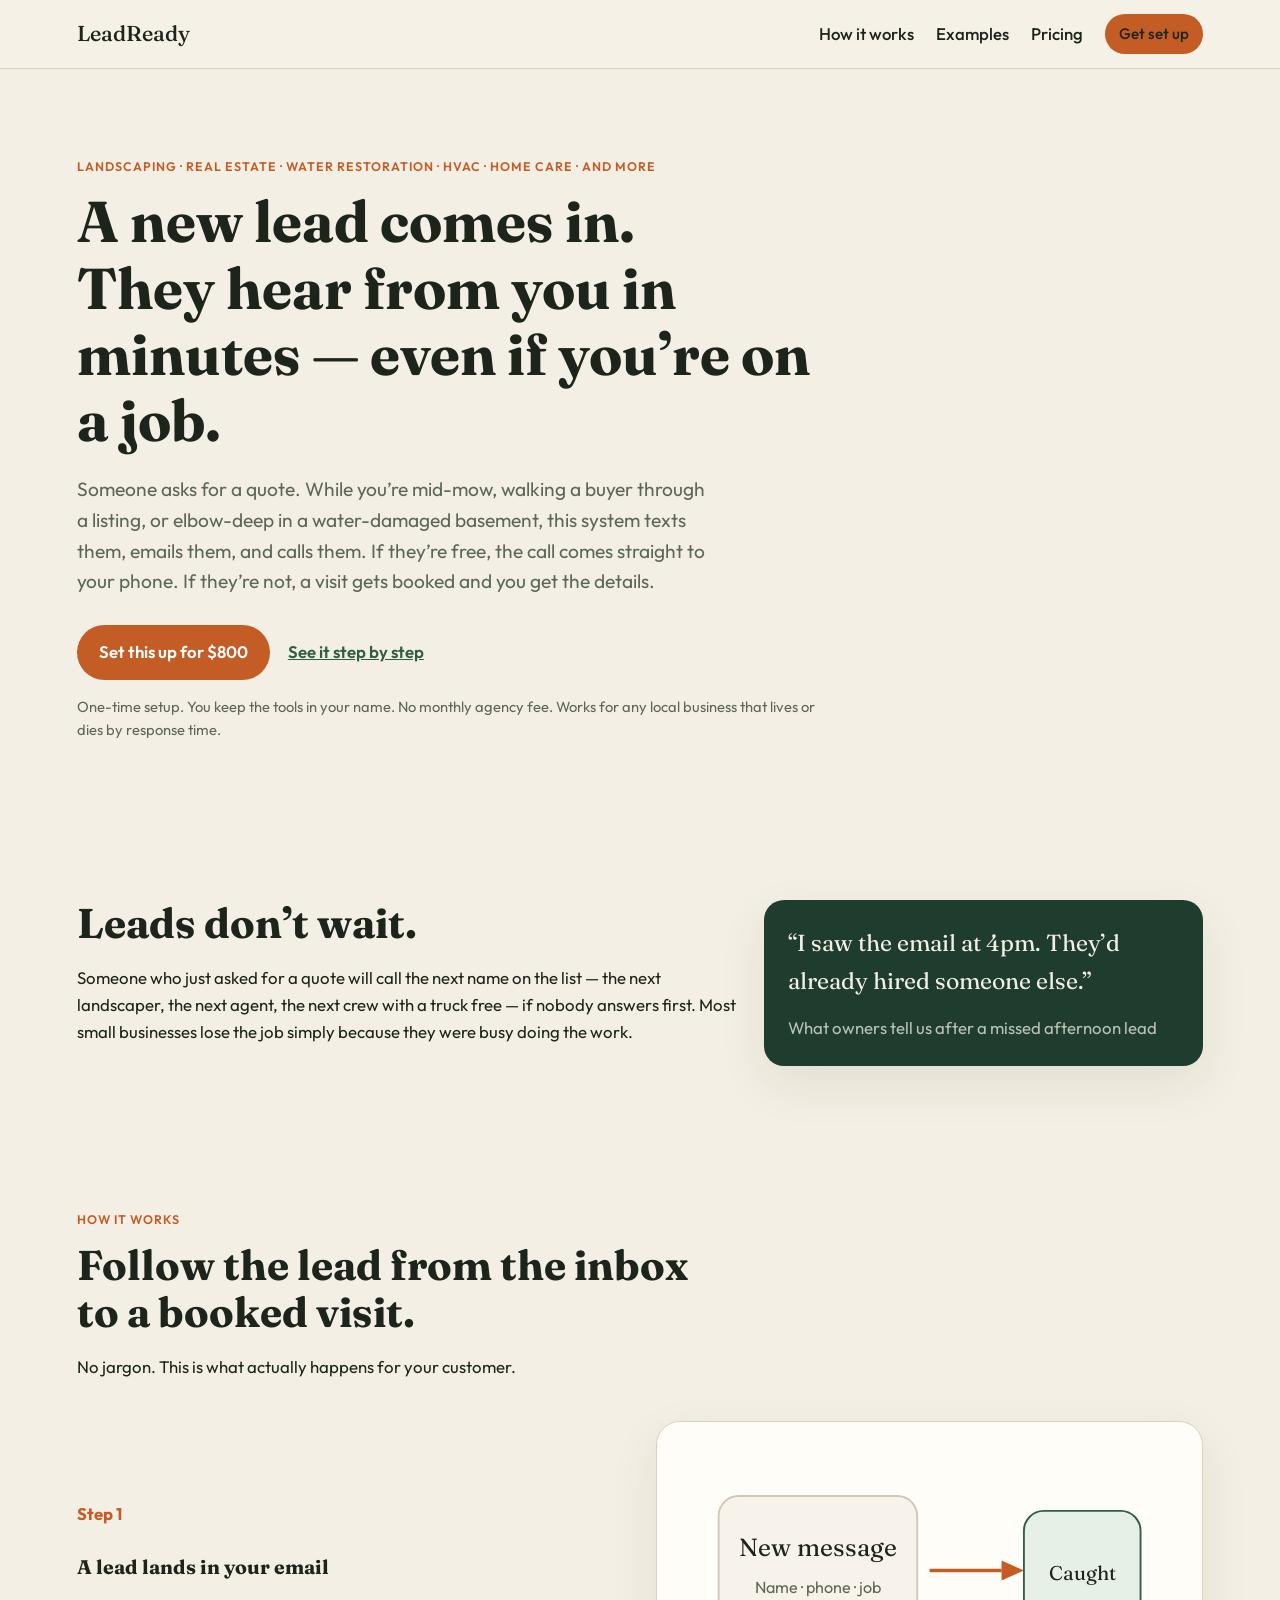
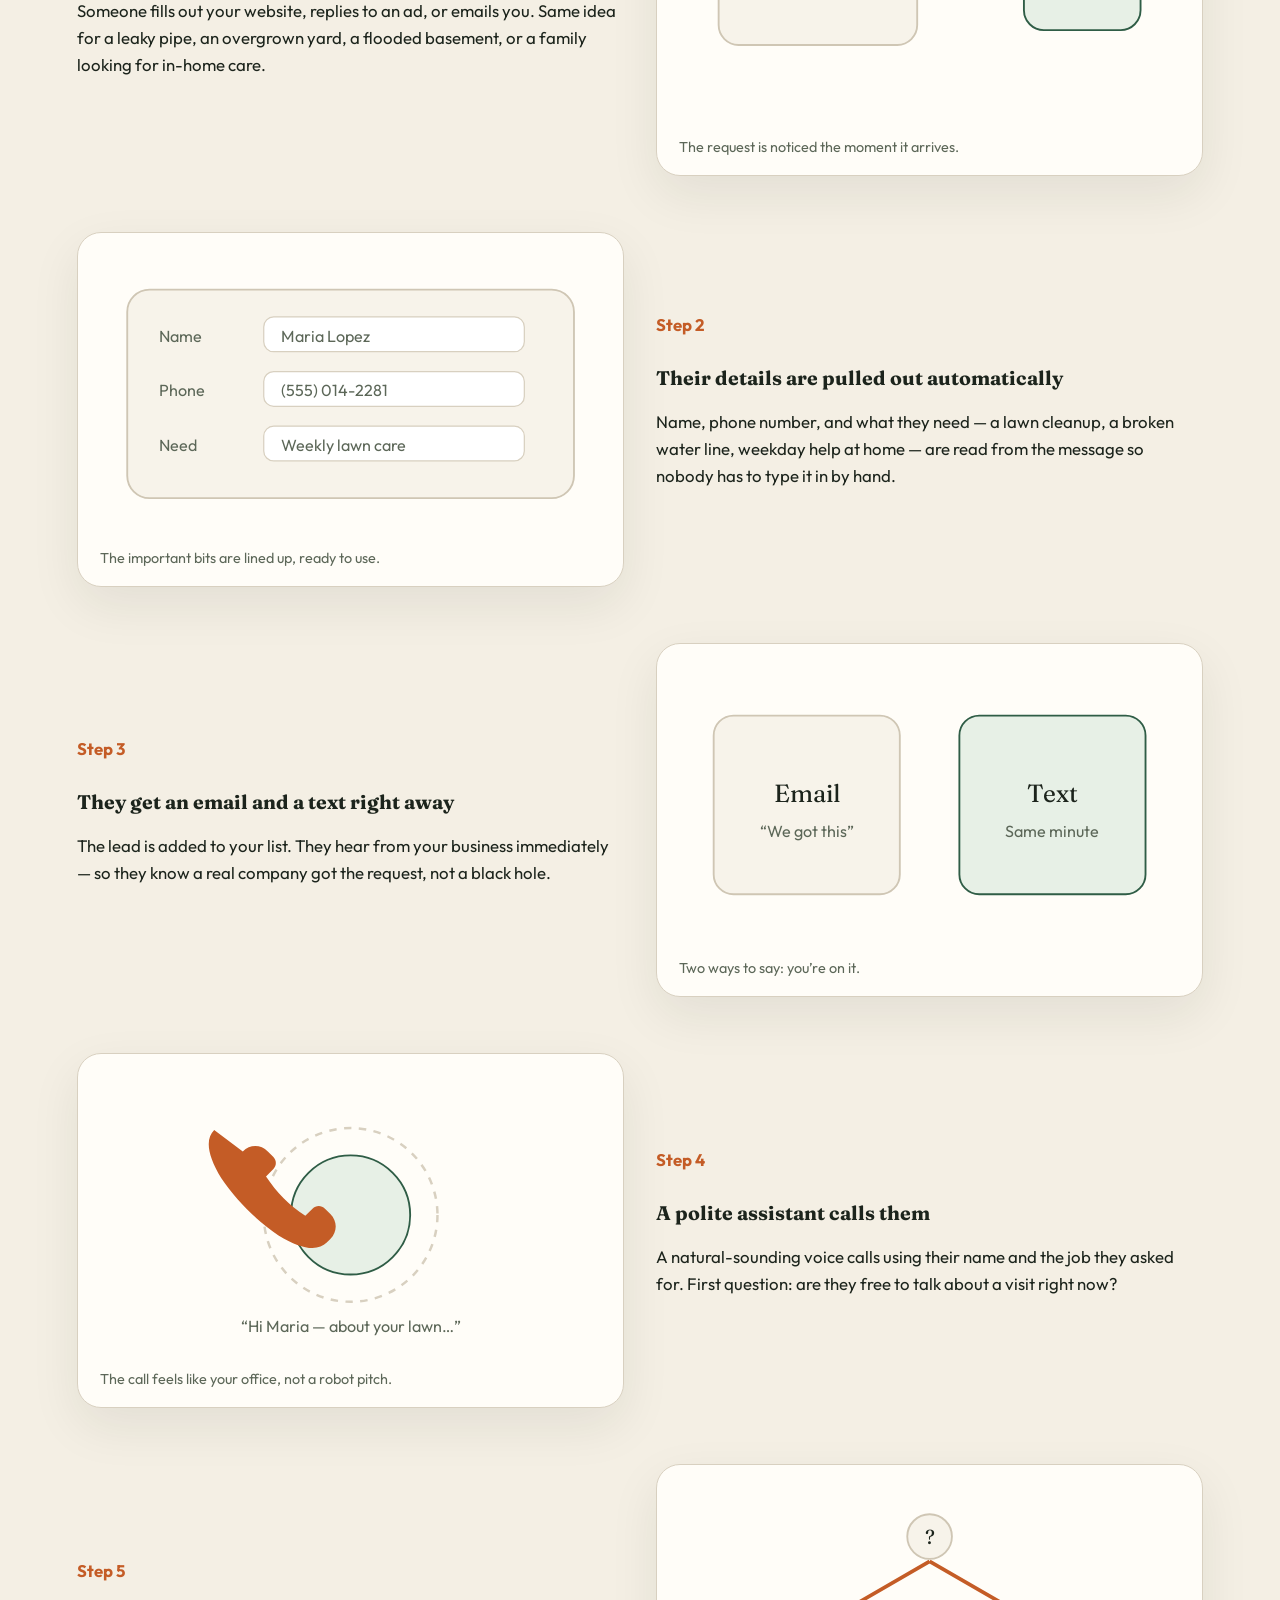
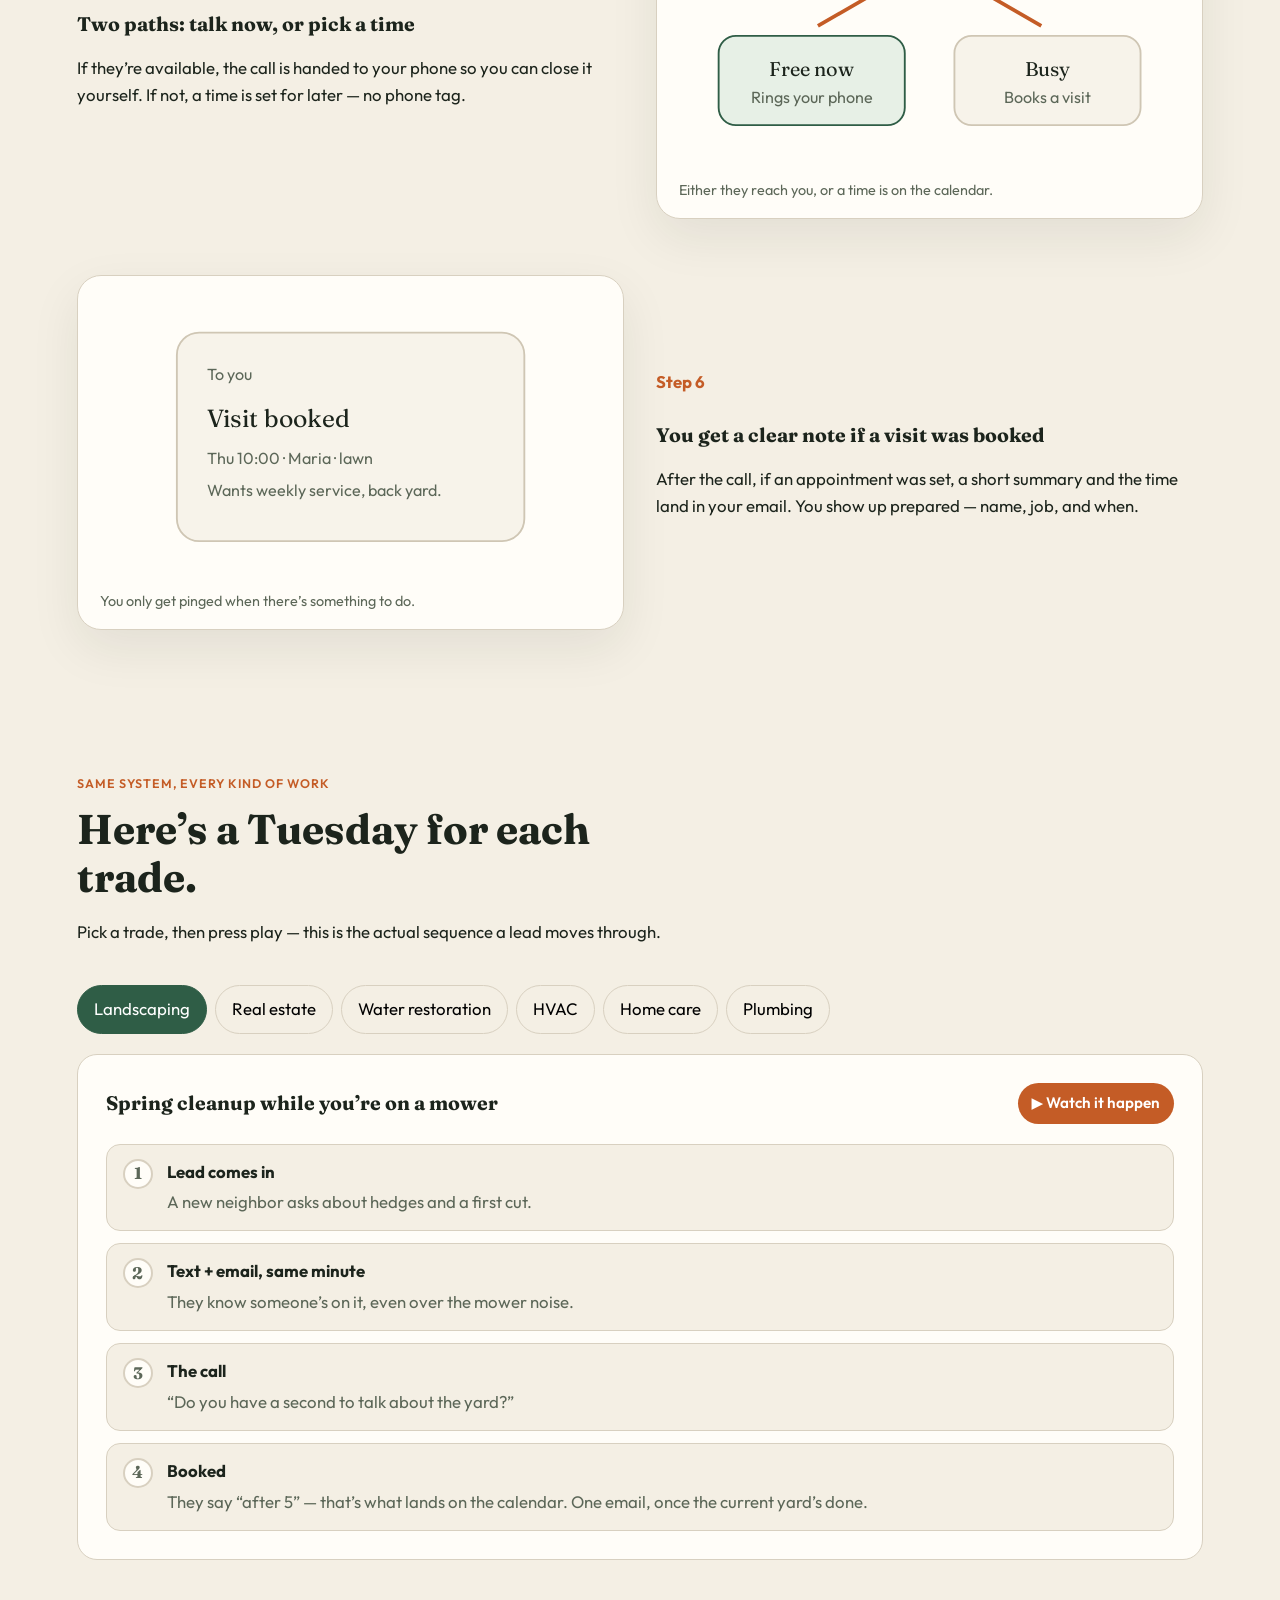
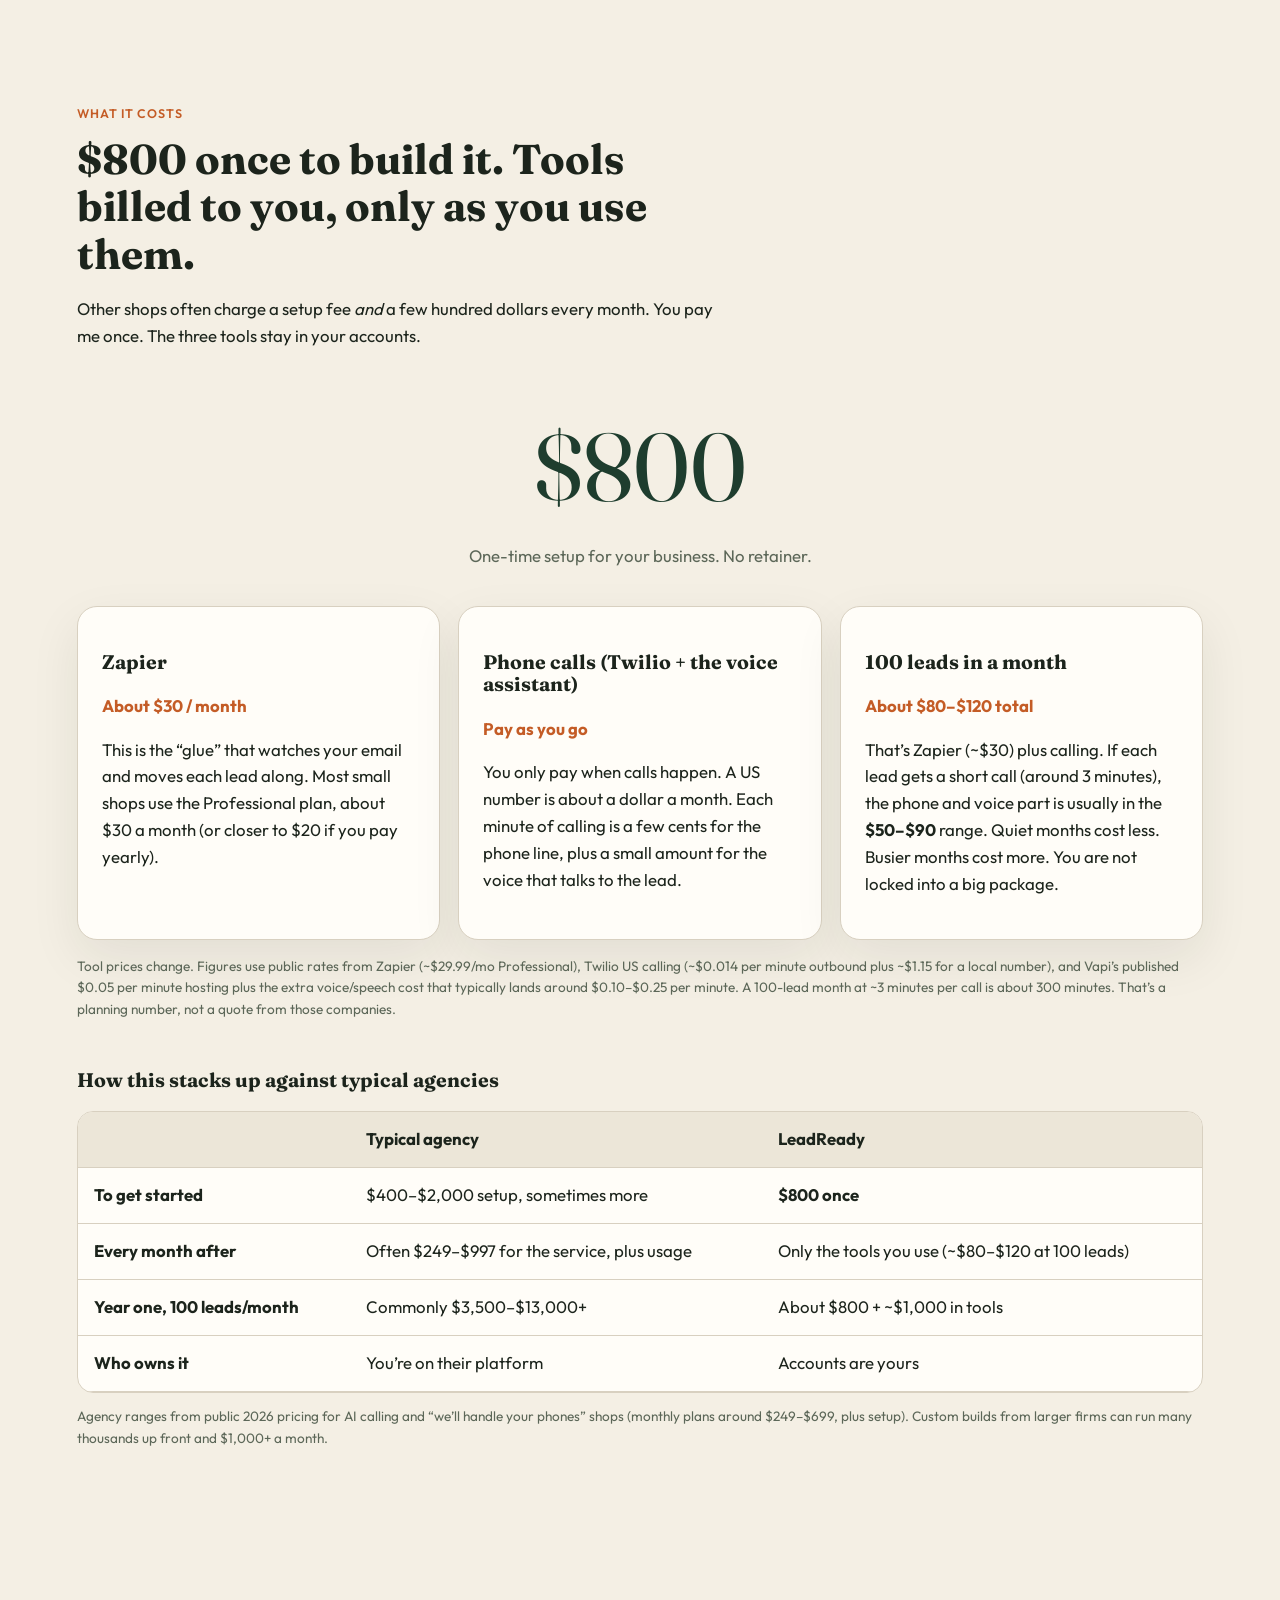
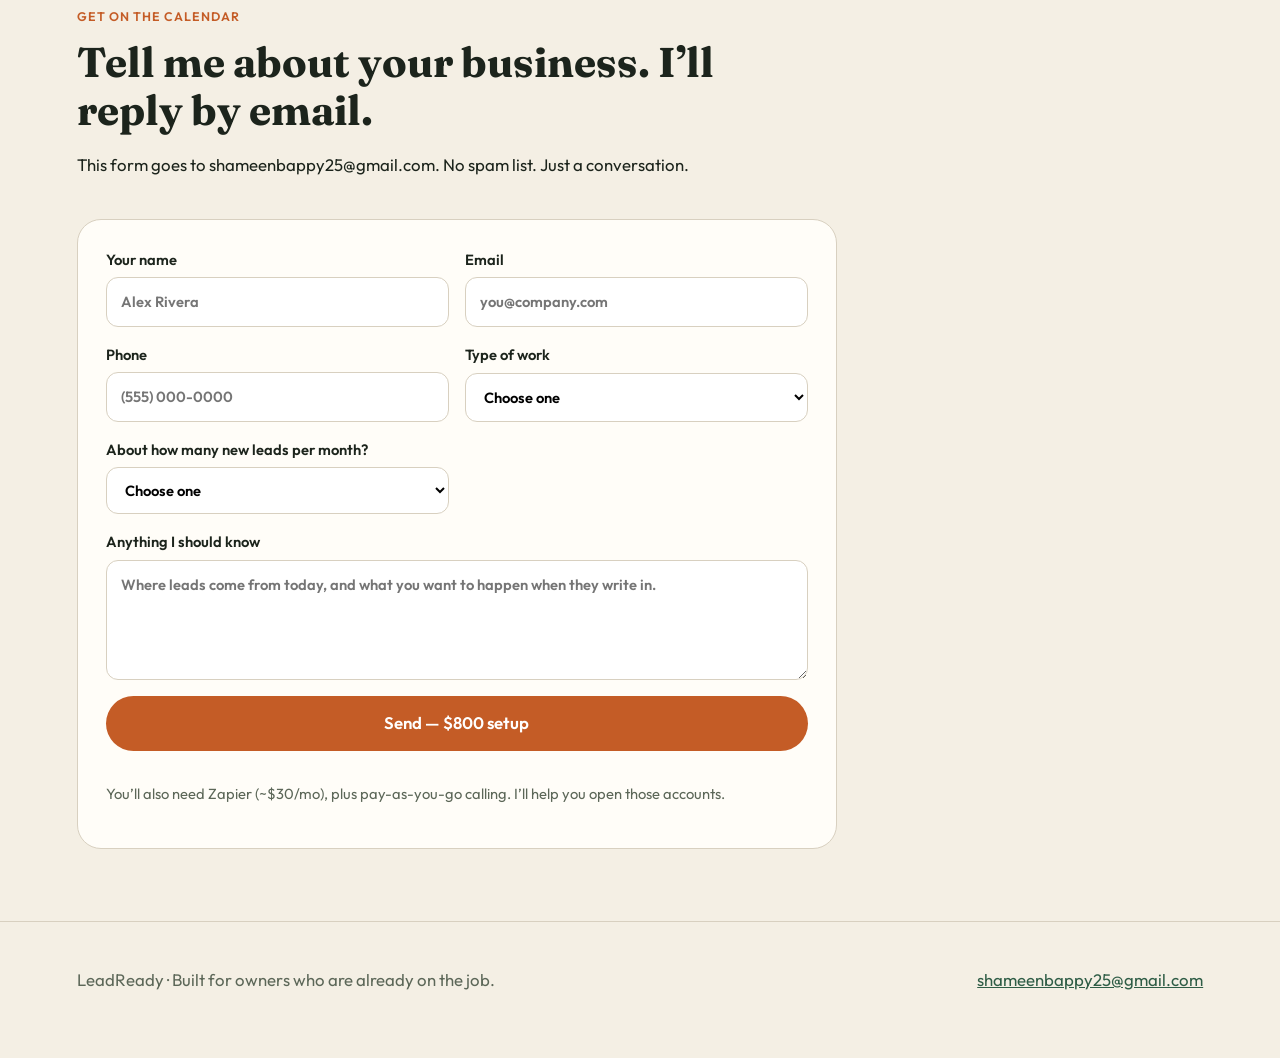
==== index.html @ 365c73c3 "add form submit" ====
<!DOCTYPE html>
<html lang="en">
  <head>
    <meta charset="UTF-8" />
    <meta name="viewport" content="width=device-width, initial-scale=1" />
    <title>LeadReady — Every new lead gets a call, a text, and a follow-up</title>
    <meta
      name="description"
      content="An $800 one-time setup for landscapers, real estate agents, water restoration crews, HVAC companies, home care providers, and any local business that lives or dies by how fast it responds to a lead. When a lead arrives, they get a text, an email, and a phone call — while you keep working."
    />
    <link rel="icon" href="favicon.svg" type="image/svg+xml" />
    <link rel="preconnect" href="https://fonts.googleapis.com" />
    <link rel="preconnect" href="https://fonts.gstatic.com" crossorigin />
    <link
      href="https://fonts.googleapis.com/css2?family=Fraunces:opsz,wght@9..144,500;9..144,700&family=Outfit:wght@400;500;600;700&display=swap"
      rel="stylesheet"
    />
    <link rel="stylesheet" href="styles.css" />
    <script>
      window.va = window.va || function () { (window.vaq = window.vaq || []).push(arguments); };
    </script>
    <script defer src="/_vercel/insights/script.js"></script>
    <script type="text/javascript">
    (function(c,l,a,r,i,t,y){
        c[a]=c[a]||function(){(c[a].q=c[a].q||[]).push(arguments)};
        t=l.createElement(r);t.async=1;t.src="https://www.clarity.ms/tag/"+i;
        y=l.getElementsByTagName(r)[0];y.parentNode.insertBefore(t,y);
    })(window, document, "clarity", "script", "y6kxl82j3p");
</script>
  </head>
  <body>
    <a class="skip" href="#main">Skip to content</a>
    <header class="nav">
      <a class="logo" href="#top">LeadReady</a>
      <nav>
        <a href="#how">How it works</a>
        <a href="#examples">Examples</a>
        <a href="#pricing">Pricing</a>
        <a class="btn btn-small" href="#book">Get set up</a>
      </nav>
    </header>

    <main id="main">
      <section class="hero" id="top">
        <p class="eyebrow">Landscaping · Real estate · Water restoration · HVAC · Home care · and more</p>
        <h1>A new lead comes in.<br />They hear from you in minutes — even if you’re on a job.</h1>
        <p class="lede">
          Someone asks for a quote. While you’re mid-mow, walking a buyer through a
          listing, or elbow-deep in a water-damaged basement, this system texts them,
          emails them, and calls them. If they’re free, the call comes straight to your
          phone. If they’re not, a visit gets booked and you get the details.
        </p>
        <div class="hero-actions">
          <a class="btn" href="#book">Set this up for $800</a>
          <a class="text-link" href="#how">See it step by step</a>
        </div>
        <p class="fine">One-time setup. You keep the tools in your name. No monthly agency fee. Works for any local business that lives or dies by response time.</p>
      </section>

      <section class="pain" aria-label="The problem">
        <div class="pain-grid">
          <article>
            <h2>Leads don’t wait.</h2>
            <p>
              Someone who just asked for a quote will call the next name on the list —
              the next landscaper, the next agent, the next crew with a truck free —
              if nobody answers first. Most small businesses lose the job simply because
              they were busy doing the work.
            </p>
          </article>
          <article class="card dark">
            <p class="quote">
              “I saw the email at 4pm. They’d already hired someone else.”
            </p>
            <p class="quote-meta">What owners tell us after a missed afternoon lead</p>
          </article>
        </div>
      </section>

      <section class="story" id="how">
        <header class="section-head">
          <p class="eyebrow">How it works</p>
          <h2>Follow the lead from the inbox to a booked visit.</h2>
          <p>No jargon. This is what actually happens for your customer.</p>
        </header>

        <ol class="steps">
          <li class="step" data-step="1">
            <div class="step-copy">
              <span class="step-num">Step 1</span>
              <h3>A lead lands in your email</h3>
              <p>
                Someone fills out your website, replies to an ad, or emails you. Same
                idea for a leaky pipe, an overgrown yard, a flooded basement, or a
                family looking for in-home care.
              </p>
            </div>
            <figure class="diagram" aria-hidden="true">
              <svg viewBox="0 0 420 240" role="img">
                <rect class="d-card" x="40" y="50" width="160" height="120" rx="16" />
                <text x="120" y="98" text-anchor="middle" class="d-title">New message</text>
                <text x="120" y="128" text-anchor="middle" class="d-sub">Name · phone · job</text>
                <path class="d-arrow" d="M210 110 H268" />
                <polygon class="d-arrow-head" points="268,102 286,110 268,118" />
                <rect class="d-card accent" x="286" y="62" width="94" height="96" rx="16" />
                <text x="333" y="118" text-anchor="middle" class="d-title small">Caught</text>
              </svg>
              <figcaption>The request is noticed the moment it arrives.</figcaption>
            </figure>
          </li>

          <li class="step" data-step="2">
            <div class="step-copy">
              <span class="step-num">Step 2</span>
              <h3>Their details are pulled out automatically</h3>
              <p>
                Name, phone number, and what they need — a lawn cleanup, a broken
                water line, weekday help at home — are read from the message so
                nobody has to type it in by hand.
              </p>
            </div>
            <figure class="diagram" aria-hidden="true">
              <svg viewBox="0 0 420 240" role="img">
                <rect class="d-card" x="30" y="36" width="360" height="168" rx="18" />
                <text x="56" y="78" class="d-label">Name</text>
                <rect class="d-pill" x="140" y="58" width="210" height="28" rx="8" />
                <text x="154" y="78" class="d-sub">Maria Lopez</text>
                <text x="56" y="122" class="d-label">Phone</text>
                <rect class="d-pill" x="140" y="102" width="210" height="28" rx="8" />
                <text x="154" y="122" class="d-sub">(555) 014-2281</text>
                <text x="56" y="166" class="d-label">Need</text>
                <rect class="d-pill" x="140" y="146" width="210" height="28" rx="8" />
                <text x="154" y="166" class="d-sub">Weekly lawn care</text>
              </svg>
              <figcaption>The important bits are lined up, ready to use.</figcaption>
            </figure>
          </li>

          <li class="step" data-step="3">
            <div class="step-copy">
              <span class="step-num">Step 3</span>
              <h3>They get an email and a text right away</h3>
              <p>
                The lead is added to your list. They hear from your business immediately —
                so they know a real company got the request, not a black hole.
              </p>
            </div>
            <figure class="diagram" aria-hidden="true">
              <svg viewBox="0 0 420 240" role="img">
                <rect class="d-card" x="36" y="48" width="150" height="144" rx="16" />
                <text x="111" y="118" text-anchor="middle" class="d-title">Email</text>
                <text x="111" y="146" text-anchor="middle" class="d-sub">“We got this”</text>
                <rect class="d-card accent" x="234" y="48" width="150" height="144" rx="16" />
                <text x="309" y="118" text-anchor="middle" class="d-title">Text</text>
                <text x="309" y="146" text-anchor="middle" class="d-sub">Same minute</text>
              </svg>
              <figcaption>Two ways to say: you’re on it.</figcaption>
            </figure>
          </li>

          <li class="step" data-step="4">
            <div class="step-copy">
              <span class="step-num">Step 4</span>
              <h3>A polite assistant calls them</h3>
              <p>
                A natural-sounding voice calls using their name and the job they asked
                for. First question: are they free to talk about a visit right now?
              </p>
            </div>
            <figure class="diagram" aria-hidden="true">
              <svg viewBox="0 0 420 240" role="img">
                <circle class="d-ring" cx="210" cy="120" r="70" />
                <circle class="d-card accent" cx="210" cy="120" r="48" />
                <path
                  class="d-phone"
                  d="M196 104c8-8 20-8 28 0l6 6c4 4 4 10 0 14l-8 8c12 18 26 32 44 44l8-8c4-4 10-4 14 0l6 6c8 8 8 20 0 28l-4 4c-10 10-28 8-54-8-24-16-48-40-64-64-16-26-18-44-8-54z"
                  transform="translate(-18 -6) scale(0.72)"
                />
                <text x="210" y="214" text-anchor="middle" class="d-sub">“Hi Maria — about your lawn…”</text>
              </svg>
              <figcaption>The call feels like your office, not a robot pitch.</figcaption>
            </figure>
          </li>

          <li class="step" data-step="5">
            <div class="step-copy">
              <span class="step-num">Step 5</span>
              <h3>Two paths: talk now, or pick a time</h3>
              <p>
                If they’re available, the call is handed to your phone so you can
                close it yourself. If not, a time is set for later — no phone tag.
              </p>
            </div>
            <figure class="diagram" aria-hidden="true">
              <svg viewBox="0 0 420 240" role="img">
                <circle class="d-card" cx="210" cy="48" r="18" />
                <text x="210" y="54" text-anchor="middle" class="d-title small">?</text>
                <path class="d-fork" d="M210 68 L120 120 M210 68 L300 120" />
                <rect class="d-card accent" x="40" y="128" width="150" height="72" rx="14" />
                <text x="115" y="160" text-anchor="middle" class="d-title small">Free now</text>
                <text x="115" y="182" text-anchor="middle" class="d-sub">Rings your phone</text>
                <rect class="d-card" x="230" y="128" width="150" height="72" rx="14" />
                <text x="305" y="160" text-anchor="middle" class="d-title small">Busy</text>
                <text x="305" y="182" text-anchor="middle" class="d-sub">Books a visit</text>
              </svg>
              <figcaption>Either they reach you, or a time is on the calendar.</figcaption>
            </figure>
          </li>

          <li class="step" data-step="6">
            <div class="step-copy">
              <span class="step-num">Step 6</span>
              <h3>You get a clear note if a visit was booked</h3>
              <p>
                After the call, if an appointment was set, a short summary and the
                time land in your email. You show up prepared — name, job, and when.
              </p>
            </div>
            <figure class="diagram" aria-hidden="true">
              <svg viewBox="0 0 420 240" role="img">
                <rect class="d-card" x="70" y="36" width="280" height="168" rx="18" />
                <text x="94" y="74" class="d-label">To you</text>
                <text x="94" y="112" class="d-title">Visit booked</text>
                <text x="94" y="142" class="d-sub">Thu 10:00 · Maria · lawn</text>
                <text x="94" y="168" class="d-sub">Wants weekly service, back yard.</text>
              </svg>
              <figcaption>You only get pinged when there’s something to do.</figcaption>
            </figure>
          </li>
        </ol>
      </section>

      <section class="examples" id="examples">
        <header class="section-head">
          <p class="eyebrow">Same system, every kind of work</p>
          <h2>Here’s a Tuesday for each trade.</h2>
          <p>Pick a trade, then press play — this is the actual sequence a lead moves through.</p>
        </header>
        <div class="tabs" role="tablist">
          <button class="tab is-active" role="tab" aria-selected="true" data-tab="landscape">
            Landscaping
          </button>
          <button class="tab" role="tab" aria-selected="false" data-tab="realestate">
            Real estate
          </button>
          <button class="tab" role="tab" aria-selected="false" data-tab="restoration">
            Water restoration
          </button>
          <button class="tab" role="tab" aria-selected="false" data-tab="hvac">
            HVAC
          </button>
          <button class="tab" role="tab" aria-selected="false" data-tab="homecare">
            Home care
          </button>
          <button class="tab" role="tab" aria-selected="false" data-tab="plumber">
            Plumbing
          </button>
        </div>

        <article class="example is-active" id="ex-landscape" data-panel="landscape">
          <div class="example-head">
            <h3>Spring cleanup while you’re on a mower</h3>
            <button class="btn btn-small play-demo" type="button">▶ Watch it happen</button>
          </div>
          <ol class="mini-timeline">
            <li class="mini-step"><span class="mini-badge">1</span><div><strong>Lead comes in</strong><p>A new neighbor asks about hedges and a first cut.</p></div></li>
            <li class="mini-step"><span class="mini-badge">2</span><div><strong>Text + email, same minute</strong><p>They know someone’s on it, even over the mower noise.</p></div></li>
            <li class="mini-step"><span class="mini-badge">3</span><div><strong>The call</strong><p>“Do you have a second to talk about the yard?”</p></div></li>
            <li class="mini-step"><span class="mini-badge">4</span><div><strong>Booked</strong><p>They say “after 5” — that’s what lands on the calendar. One email, once the current yard’s done.</p></div></li>
          </ol>
        </article>

        <article class="example" id="ex-realestate" data-panel="realestate" hidden>
          <div class="example-head">
            <h3>A listing inquiry at 9pm</h3>
            <button class="btn btn-small play-demo" type="button">▶ Watch it happen</button>
          </div>
          <ol class="mini-timeline">
            <li class="mini-step"><span class="mini-badge">1</span><div><strong>Lead comes in</strong><p>A buyer messages about the 4-bed on Maple Street, late on a Tuesday.</p></div></li>
            <li class="mini-step"><span class="mini-badge">2</span><div><strong>Text + email, same minute</strong><p>They hear back before they’ve moved on to the next listing.</p></div></li>
            <li class="mini-step"><span class="mini-badge">3</span><div><strong>The call</strong><p>“Still looking in that price range? Want to see it Saturday?”</p></div></li>
            <li class="mini-step"><span class="mini-badge">4</span><div><strong>Booked</strong><p>A showing goes on the calendar. You walk in already knowing what they care about.</p></div></li>
          </ol>
        </article>

        <article class="example" id="ex-restoration" data-panel="restoration" hidden>
          <div class="example-head">
            <h3>A flooded basement at 2am</h3>
            <button class="btn btn-small play-demo" type="button">▶ Watch it happen</button>
          </div>
          <ol class="mini-timeline">
            <li class="mini-step"><span class="mini-badge">1</span><div><strong>Lead comes in</strong><p>A homeowner finds water rising and searches for help at 2am.</p></div></li>
            <li class="mini-step"><span class="mini-badge">2</span><div><strong>Text + email, same minute</strong><p>They know someone’s coming, before they’ve called a second company.</p></div></li>
            <li class="mini-step"><span class="mini-badge">3</span><div><strong>The call</strong><p>“How much water is there, and is it still rising?”</p></div></li>
            <li class="mini-step"><span class="mini-badge">4</span><div><strong>Booked</strong><p>A crew’s on the way, or a first-thing visit is set. Details land before you’re even up.</p></div></li>
          </ol>
        </article>

        <article class="example" id="ex-hvac" data-panel="hvac" hidden>
          <div class="example-head">
            <h3>No cool air, mid-heatwave</h3>
            <button class="btn btn-small play-demo" type="button">▶ Watch it happen</button>
          </div>
          <ol class="mini-timeline">
            <li class="mini-step"><span class="mini-badge">1</span><div><strong>Lead comes in</strong><p>The AC dies at 1pm on the hottest day of the month.</p></div></li>
            <li class="mini-step"><span class="mini-badge">2</span><div><strong>Text + email, same minute</strong><p>They’re not left wondering if the message even went through.</p></div></li>
            <li class="mini-step"><span class="mini-badge">3</span><div><strong>The call</strong><p>“No air since this morning — can we get someone out today?”</p></div></li>
            <li class="mini-step"><span class="mini-badge">4</span><div><strong>Booked</strong><p>A same-day slot, or tomorrow’s first stop. You show up already knowing the problem.</p></div></li>
          </ol>
        </article>

        <article class="example" id="ex-homecare" data-panel="homecare" hidden>
          <div class="example-head">
            <h3>A family looking for weekday help</h3>
            <button class="btn btn-small play-demo" type="button">▶ Watch it happen</button>
          </div>
          <ol class="mini-timeline">
            <li class="mini-step"><span class="mini-badge">1</span><div><strong>Lead comes in</strong><p>A daughter writes in about afternoon care for her dad.</p></div></li>
            <li class="mini-step"><span class="mini-badge">2</span><div><strong>Text + email, same minute</strong><p>A warm reply lands while you’re with another family.</p></div></li>
            <li class="mini-step"><span class="mini-badge">3</span><div><strong>The call</strong><p>“Is now an okay time to talk about your dad’s schedule?”</p></div></li>
            <li class="mini-step"><span class="mini-badge">4</span><div><strong>Booked</strong><p>She’s free, so it rings your phone. A meet-and-greet is set before anyone else calls her back.</p></div></li>
          </ol>
        </article>

        <article class="example" id="ex-plumber" data-panel="plumber" hidden>
          <div class="example-head">
            <h3>A dripping water heater at 11:10am</h3>
            <button class="btn btn-small play-demo" type="button">▶ Watch it happen</button>
          </div>
          <ol class="mini-timeline">
            <li class="mini-step"><span class="mini-badge">1</span><div><strong>Lead comes in</strong><p>The homeowner emails from your contact form: name, address, “water heater leaking.”</p></div></li>
            <li class="mini-step"><span class="mini-badge">2</span><div><strong>Text + email, same minute</strong><p>They know a real company got the message, not a black hole.</p></div></li>
            <li class="mini-step"><span class="mini-badge">3</span><div><strong>The call</strong><p>“Are you free to talk about the leak now?”</p></div></li>
            <li class="mini-step"><span class="mini-badge">4</span><div><strong>Booked</strong><p>They’re at work, so Thursday 8am is set. The summary lands before lunch.</p></div></li>
          </ol>
        </article>
      </section>

      <section class="pricing" id="pricing">
        <header class="section-head">
          <p class="eyebrow">What it costs</p>
          <h2>$800 once to build it. Tools billed to you, only as you use them.</h2>
          <p>
            Other shops often charge a setup fee <em>and</em> a few hundred dollars
            every month. You pay me once. The three tools stay in your accounts.
          </p>
        </header>

        <div class="price-hero">
          <p class="price-tag">$800</p>
          <p class="price-note">One-time setup for your business. No retainer.</p>
        </div>

        <div class="tool-grid">
          <article class="card">
            <h3>Zapier</h3>
            <p class="stat">About $30 / month</p>
            <p>
              This is the “glue” that watches your email and moves each lead along.
              Most small shops use the Professional plan, about $30 a month
              (or closer to $20 if you pay yearly).
            </p>
          </article>
          <article class="card">
            <h3>Phone calls (Twilio + the voice assistant)</h3>
            <p class="stat">Pay as you go</p>
            <p>
              You only pay when calls happen. A US number is about a dollar a month.
              Each minute of calling is a few cents for the phone line, plus a small
              amount for the voice that talks to the lead.
            </p>
          </article>
          <article class="card">
            <h3>100 leads in a month</h3>
            <p class="stat">About $80–$120 total</p>
            <p>
              That’s Zapier (~$30) plus calling. If each lead gets a short call
              (around 3 minutes), the phone and voice part is usually in the
              <strong>$50–$90</strong> range. Quiet months cost less. Busier months
              cost more. You are not locked into a big package.
            </p>
          </article>
        </div>

        <p class="disclaimer">
          Tool prices change. Figures use public rates from Zapier (~$29.99/mo Professional),
          Twilio US calling (~$0.014 per minute outbound plus ~$1.15 for a local number),
          and Vapi’s published $0.05 per minute hosting plus the extra voice/speech cost
          that typically lands around $0.10–$0.25 per minute. A 100-lead month at ~3 minutes
          per call is about 300 minutes. That’s a planning number, not a quote from those companies.
        </p>

        <h3 class="compare-title">How this stacks up against typical agencies</h3>
        <div class="table-wrap">
          <table>
            <thead>
              <tr>
                <th></th>
                <th>Typical agency</th>
                <th>LeadReady</th>
              </tr>
            </thead>
            <tbody>
              <tr>
                <th>To get started</th>
                <td>$400–$2,000 setup, sometimes more</td>
                <td><strong>$800 once</strong></td>
              </tr>
              <tr>
                <th>Every month after</th>
                <td>Often $249–$997 for the service, plus usage</td>
                <td>Only the tools you use (~$80–$120 at 100 leads)</td>
              </tr>
              <tr>
                <th>Year one, 100 leads/month</th>
                <td>Commonly $3,500–$13,000+</td>
                <td>About $800 + ~$1,000 in tools</td>
              </tr>
              <tr>
                <th>Who owns it</th>
                <td>You’re on their platform</td>
                <td>Accounts are yours</td>
              </tr>
            </tbody>
          </table>
        </div>
        <p class="disclaimer">
          Agency ranges from public 2026 pricing for AI calling and “we’ll handle your
          phones” shops (monthly plans around $249–$699, plus setup). Custom builds from
          larger firms can run many thousands up front and $1,000+ a month.
        </p>
      </section>

      <section class="book" id="book">
        <header class="section-head">
          <p class="eyebrow">Get on the calendar</p>
          <h2>Tell me about your business. I’ll reply by email.</h2>
          <p>This form goes to shameenbappy25@gmail.com. No spam list. Just a conversation.</p>
        </header>
        <form
          class="intake"
          action="https://formsubmit.co/el/gamofu"
          method="POST"
        >
          <input type="hidden" name="_subject" value="LeadReady — new business inquiry" />
          <input type="hidden" name="_template" value="table" />
          <input type="hidden" name="_next" id="form-next" value="/thanks.html" />
          <input type="text" name="_honey" class="honey" tabindex="-1" autocomplete="off" />

          <label>
            Your name
            <input type="text" name="name" required placeholder="Alex Rivera" />
          </label>
          <label>
            Email
            <input type="email" name="email" required placeholder="you@company.com" />
          </label>
          <label>
            Phone
            <input type="tel" name="phone" required placeholder="(555) 000-0000" />
          </label>
          <label>
            Type of work
            <select name="business_type" required>
              <option value="" disabled selected>Choose one</option>
              <option>Landscaping</option>
              <option>Real estate</option>
              <option>Water restoration</option>
              <option>HVAC</option>
              <option>Home care</option>
              <option>Plumbing</option>
              <option>Other local business</option>
            </select>
          </label>
          <label>
            About how many new leads per month?
            <select name="leads_per_month" required>
              <option value="" disabled selected>Choose one</option>
              <option>Under 30</option>
              <option>30–100</option>
              <option>100–250</option>
              <option>More than 250</option>
            </select>
          </label>
          <label class="full">
            Anything I should know
            <textarea
              name="message"
              rows="4"
              placeholder="Where leads come from today, and what you want to happen when they write in."
            ></textarea>
          </label>
          <button class="btn" type="submit">Send — $800 setup</button>
          <p class="fine">You’ll also need Zapier (~$30/mo), plus pay-as-you-go calling. I’ll help you open those accounts.</p>
        </form>
      </section>
    </main>

    <footer class="foot">
      <p>LeadReady · Built for owners who are already on the job.</p>
      <p><a href="mailto:shameenbappy25@gmail.com">shameenbappy25@gmail.com</a></p>
    </footer>
    <script src="script.js"></script>
    <script>
      window.va = window.va || function () { (window.vaq = window.vaq || []).push(arguments); };
    </script>
    <script defer src="/_vercel/insights/script.js"></script>
  </body>
</html>
---- styles.css ----
:root {
  --ink: #1c241c;
  --muted: #5c6758;
  --paper: #f4efe4;
  --card: #fffdf8;
  --line: #d8d0c0;
  --pine: #2f5d46;
  --pine-dark: #1e3d2e;
  --copper: #c45c26;
  --copper-dark: #9a4318;
  --shadow: 0 18px 50px rgba(30, 40, 28, 0.08);
  --serif: "Fraunces", Georgia, serif;
  --sans: "Outfit", system-ui, sans-serif;
}

*,
*::before,
*::after {
  box-sizing: border-box;
}

html {
  scroll-behavior: smooth;
}

body {
  margin: 0;
  background: var(--paper);
  color: var(--ink);
  font-family: var(--sans);
  font-size: 1.05rem;
  line-height: 1.6;
}

.skip {
  position: absolute;
  left: -999px;
}

.skip:focus {
  left: 12px;
  top: 12px;
  background: #fff;
  padding: 8px 12px;
  z-index: 20;
}

.nav {
  position: sticky;
  top: 0;
  z-index: 10;
  display: flex;
  align-items: center;
  justify-content: space-between;
  gap: 16px;
  padding: 14px 6vw;
  background: color-mix(in srgb, var(--paper) 88%, white);
  backdrop-filter: blur(12px);
  border-bottom: 1px solid var(--line);
}

.logo {
  font-family: var(--serif);
  font-weight: 700;
  font-size: 1.35rem;
  color: var(--pine-dark);
  text-decoration: none;
}

.nav nav {
  display: flex;
  align-items: center;
  gap: 22px;
}

.nav a {
  color: var(--ink);
  text-decoration: none;
  font-weight: 500;
}

.hero,
.pain,
.story,
.examples,
.pricing,
.book {
  padding: 72px 6vw;
}

.hero {
  padding-top: 88px;
  max-width: 920px;
}

.eyebrow {
  letter-spacing: 0.08em;
  text-transform: uppercase;
  font-size: 0.78rem;
  font-weight: 600;
  color: var(--copper);
  margin: 0 0 12px;
}

h1,
h2,
h3 {
  font-family: var(--serif);
  line-height: 1.15;
  font-weight: 700;
}

h1 {
  font-size: clamp(2.2rem, 5vw, 3.6rem);
  margin: 0 0 20px;
}

h2 {
  font-size: clamp(1.8rem, 3.4vw, 2.6rem);
  margin: 0 0 12px;
}

.lede {
  font-size: 1.2rem;
  color: var(--muted);
  max-width: 40rem;
}

.hero-actions {
  display: flex;
  flex-wrap: wrap;
  gap: 18px;
  align-items: center;
  margin: 28px 0 10px;
}

.btn {
  display: inline-flex;
  align-items: center;
  justify-content: center;
  background: var(--copper);
  color: #fff;
  text-decoration: none;
  border: 0;
  border-radius: 999px;
  padding: 14px 22px;
  font: inherit;
  font-weight: 600;
  cursor: pointer;
}

.btn:hover {
  background: var(--copper-dark);
}

.btn-small {
  padding: 8px 14px;
  font-size: 0.95rem;
}

.text-link {
  color: var(--pine);
  font-weight: 600;
}

.fine {
  color: var(--muted);
  font-size: 0.92rem;
}

.pain-grid {
  display: grid;
  grid-template-columns: 1.2fr 0.8fr;
  gap: 28px;
  align-items: stretch;
}

.card {
  background: var(--card);
  border: 1px solid var(--line);
  border-radius: 20px;
  padding: 24px;
  box-shadow: var(--shadow);
}

.card.dark {
  background: var(--pine-dark);
  color: #f4efe4;
  border: 0;
}

.quote {
  font-family: var(--serif);
  font-size: 1.45rem;
  margin: 0 0 16px;
}

.quote-meta {
  margin: 0;
  opacity: 0.75;
}

.section-head {
  max-width: 640px;
  margin-bottom: 40px;
}

.steps {
  list-style: none;
  margin: 0;
  padding: 0;
  display: grid;
  gap: 56px;
}

.step {
  display: grid;
  grid-template-columns: 1fr 1fr;
  gap: 32px;
  align-items: center;
  opacity: 0;
  transform: translateY(28px);
  animation: rise 0.7s ease forwards;
}

.step:nth-child(even) .diagram {
  order: -1;
}

.step-num {
  display: inline-block;
  color: var(--copper);
  font-weight: 700;
  margin-bottom: 8px;
}

.diagram {
  margin: 0;
  background: var(--card);
  border: 1px solid var(--line);
  border-radius: 24px;
  padding: 12px 12px 8px;
  box-shadow: var(--shadow);
}

.diagram svg {
  width: 100%;
  height: auto;
  display: block;
}

.diagram figcaption {
  font-size: 0.9rem;
  color: var(--muted);
  padding: 4px 10px 8px;
}

.d-card {
  fill: #f7f3ea;
  stroke: #cfc6b4;
  stroke-width: 1.5;
}

.d-card.accent {
  fill: #e7f0e6;
  stroke: #2f5d46;
}

.d-pill {
  fill: #fff;
  stroke: #d8d0c0;
}

.d-title {
  font-family: var(--serif);
  font-size: 20px;
  fill: #1c241c;
}

.d-title.small {
  font-size: 16px;
}

.d-sub,
.d-label {
  font-family: var(--sans);
  font-size: 13px;
  fill: #5c6758;
}

.d-arrow,
.d-fork {
  stroke: #c45c26;
  stroke-width: 3;
  fill: none;
}

.d-arrow-head,
.d-phone {
  fill: #c45c26;
}

.d-ring {
  fill: none;
  stroke: #d8d0c0;
  stroke-width: 2;
  stroke-dasharray: 6 6;
}

.tabs {
  display: flex;
  flex-wrap: wrap;
  gap: 8px;
  margin-bottom: 20px;
}

.tab {
  border: 1px solid var(--line);
  background: transparent;
  border-radius: 999px;
  padding: 10px 16px;
  font: inherit;
  cursor: pointer;
}

.tab.is-active {
  background: var(--pine);
  color: #fff;
  border-color: var(--pine);
}

.example {
  background: var(--card);
  border-radius: 20px;
  padding: 28px;
  border: 1px solid var(--line);
}

.example-head {
  display: flex;
  align-items: center;
  justify-content: space-between;
  flex-wrap: wrap;
  gap: 14px;
  margin-bottom: 20px;
}

.example-head h3 {
  margin: 0;
}

.mini-timeline {
  list-style: none;
  margin: 0;
  padding: 0;
  display: grid;
  gap: 12px;
}

.mini-step {
  display: grid;
  grid-template-columns: auto 1fr;
  gap: 14px;
  align-items: start;
  padding: 14px 16px;
  border-radius: 14px;
  border: 1px solid var(--line);
  background: var(--paper);
  transition: background 0.4s ease, border-color 0.4s ease, transform 0.4s ease;
}

.mini-step strong {
  display: block;
  color: var(--ink);
}

.mini-step p {
  margin: 4px 0 0;
  color: var(--muted);
}

.mini-badge {
  display: inline-flex;
  align-items: center;
  justify-content: center;
  width: 30px;
  height: 30px;
  border-radius: 50%;
  border: 2px solid var(--line);
  background: var(--card);
  color: var(--muted);
  font-family: var(--serif);
  font-weight: 700;
  transition: background 0.4s ease, border-color 0.4s ease, color 0.4s ease, transform 0.4s ease;
}

.mini-step.is-lit {
  background: var(--card);
  border-color: var(--pine);
  transform: translateX(3px);
}

.mini-step.is-lit .mini-badge {
  background: var(--pine);
  border-color: var(--pine);
  color: #fff;
  transform: scale(1.08);
}

.mini-step.is-lit:last-of-type .mini-badge {
  background: var(--copper);
  border-color: var(--copper);
}

@media (prefers-reduced-motion: reduce) {
  .mini-step,
  .mini-badge {
    transition: none;
  }
}

.price-hero {
  text-align: center;
  margin-bottom: 36px;
}

.price-tag {
  font-family: var(--serif);
  font-size: clamp(3.5rem, 8vw, 6rem);
  margin: 0;
  color: var(--pine-dark);
}

.price-note {
  margin: 0;
  color: var(--muted);
}

.tool-grid {
  display: grid;
  grid-template-columns: repeat(3, 1fr);
  gap: 18px;
  margin-bottom: 16px;
}

.stat {
  font-weight: 700;
  color: var(--copper);
}

.disclaimer {
  font-size: 0.85rem;
  color: var(--muted);
}

.compare-title {
  margin-top: 48px;
}

.table-wrap {
  overflow-x: auto;
  border: 1px solid var(--line);
  border-radius: 16px;
  background: var(--card);
}

table {
  width: 100%;
  border-collapse: collapse;
}

th,
td {
  text-align: left;
  padding: 14px 16px;
  border-bottom: 1px solid var(--line);
  vertical-align: top;
}

thead th {
  background: #ece6d8;
}

.intake {
  display: grid;
  grid-template-columns: 1fr 1fr;
  gap: 16px;
  max-width: 760px;
  background: var(--card);
  padding: 28px;
  border-radius: 24px;
  border: 1px solid var(--line);
}

.intake label {
  display: grid;
  gap: 6px;
  font-weight: 600;
  font-size: 0.92rem;
}

.intake .full,
.intake button,
.intake .fine {
  grid-column: 1 / -1;
}

input,
select,
textarea {
  font: inherit;
  padding: 12px 14px;
  border-radius: 12px;
  border: 1px solid var(--line);
  background: #fff;
}

.honey {
  position: absolute;
  left: -9999px;
}

.foot {
  padding: 28px 6vw 48px;
  border-top: 1px solid var(--line);
  display: flex;
  justify-content: space-between;
  gap: 12px;
  flex-wrap: wrap;
  color: var(--muted);
}

.foot a {
  color: var(--pine);
}

.thanks {
  min-height: 100vh;
  display: grid;
  place-content: center;
  padding: 40px 6vw;
  max-width: 640px;
  margin: 0 auto;
}

@keyframes rise {
  to {
    opacity: 1;
    transform: none;
  }
}

@media (max-width: 860px) {
  .nav nav a:not(.btn) {
    display: none;
  }

  .pain-grid,
  .step,
  .tool-grid,
  .intake {
    grid-template-columns: 1fr;
  }

  .step:nth-child(even) .diagram {
    order: 0;
  }

  .hero,
  .pain,
  .story,
  .examples,
  .pricing,
  .book {
    padding: 48px 5vw;
  }
}
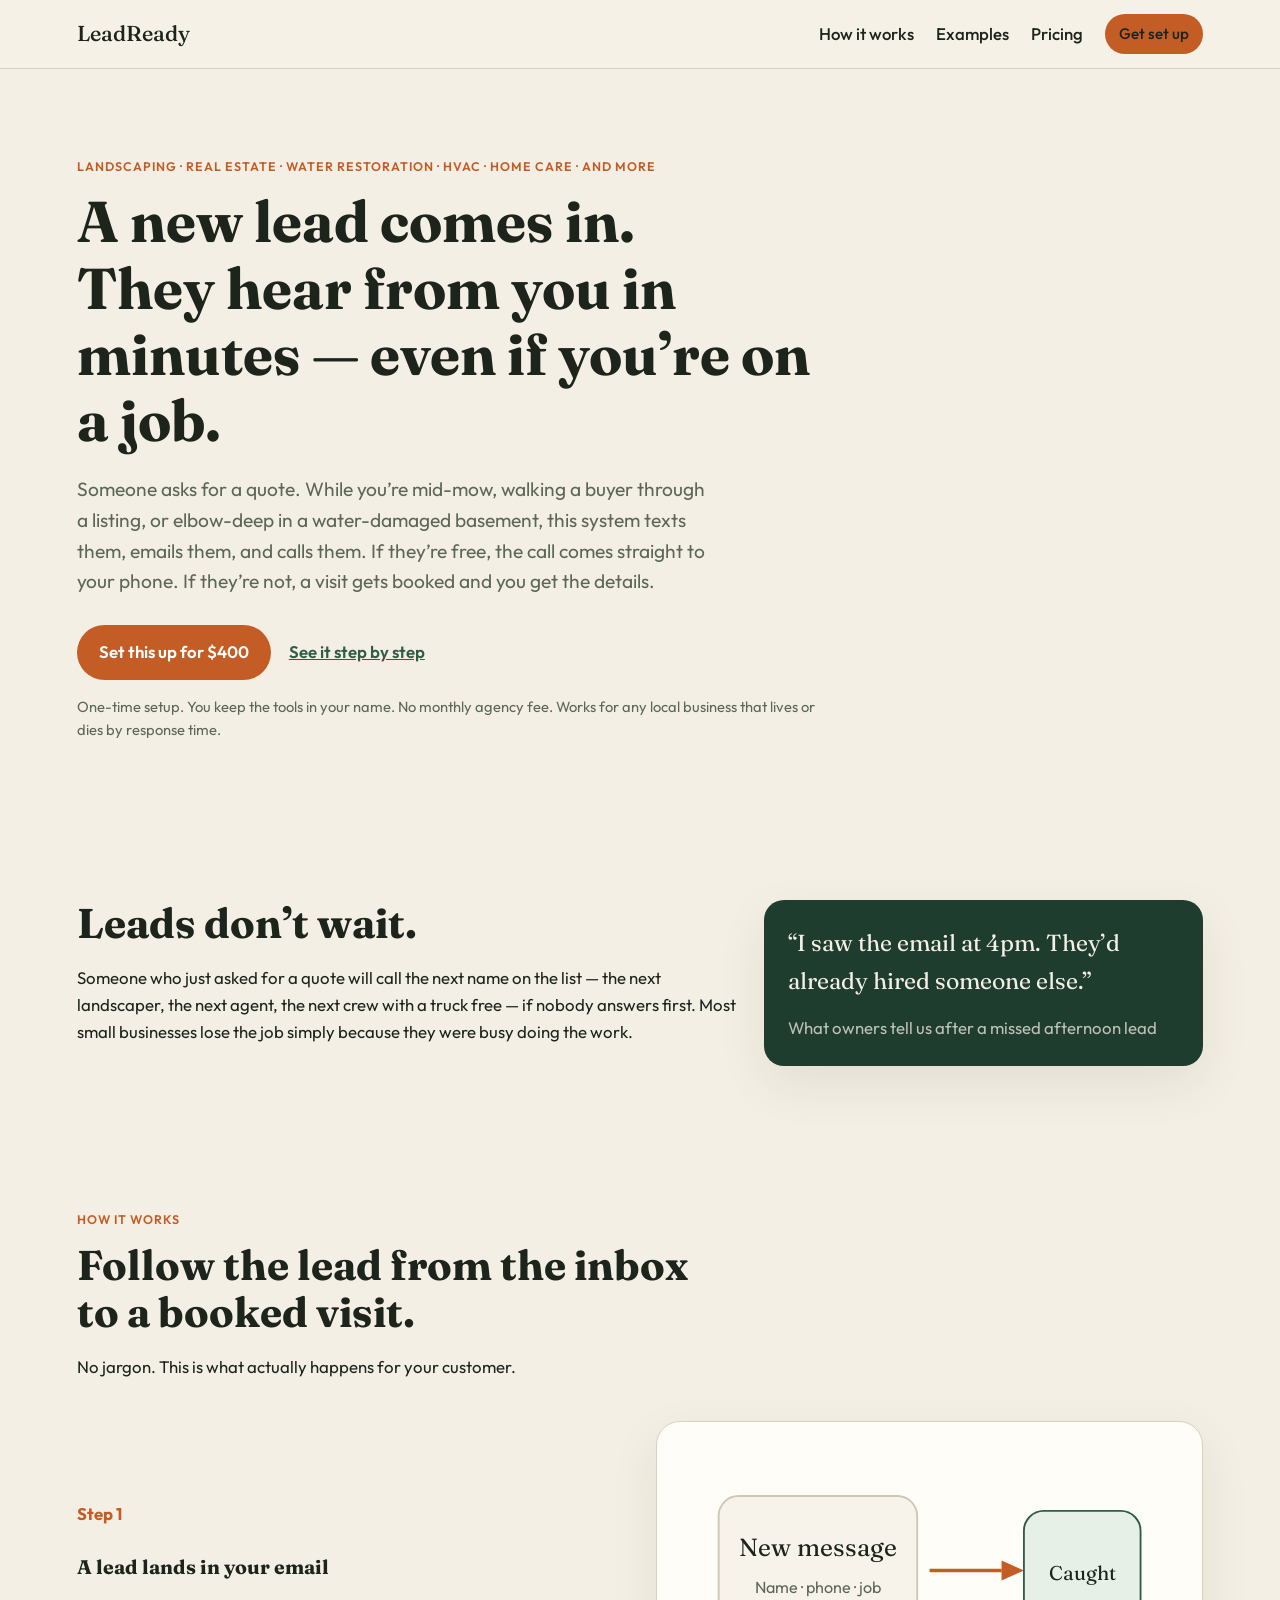
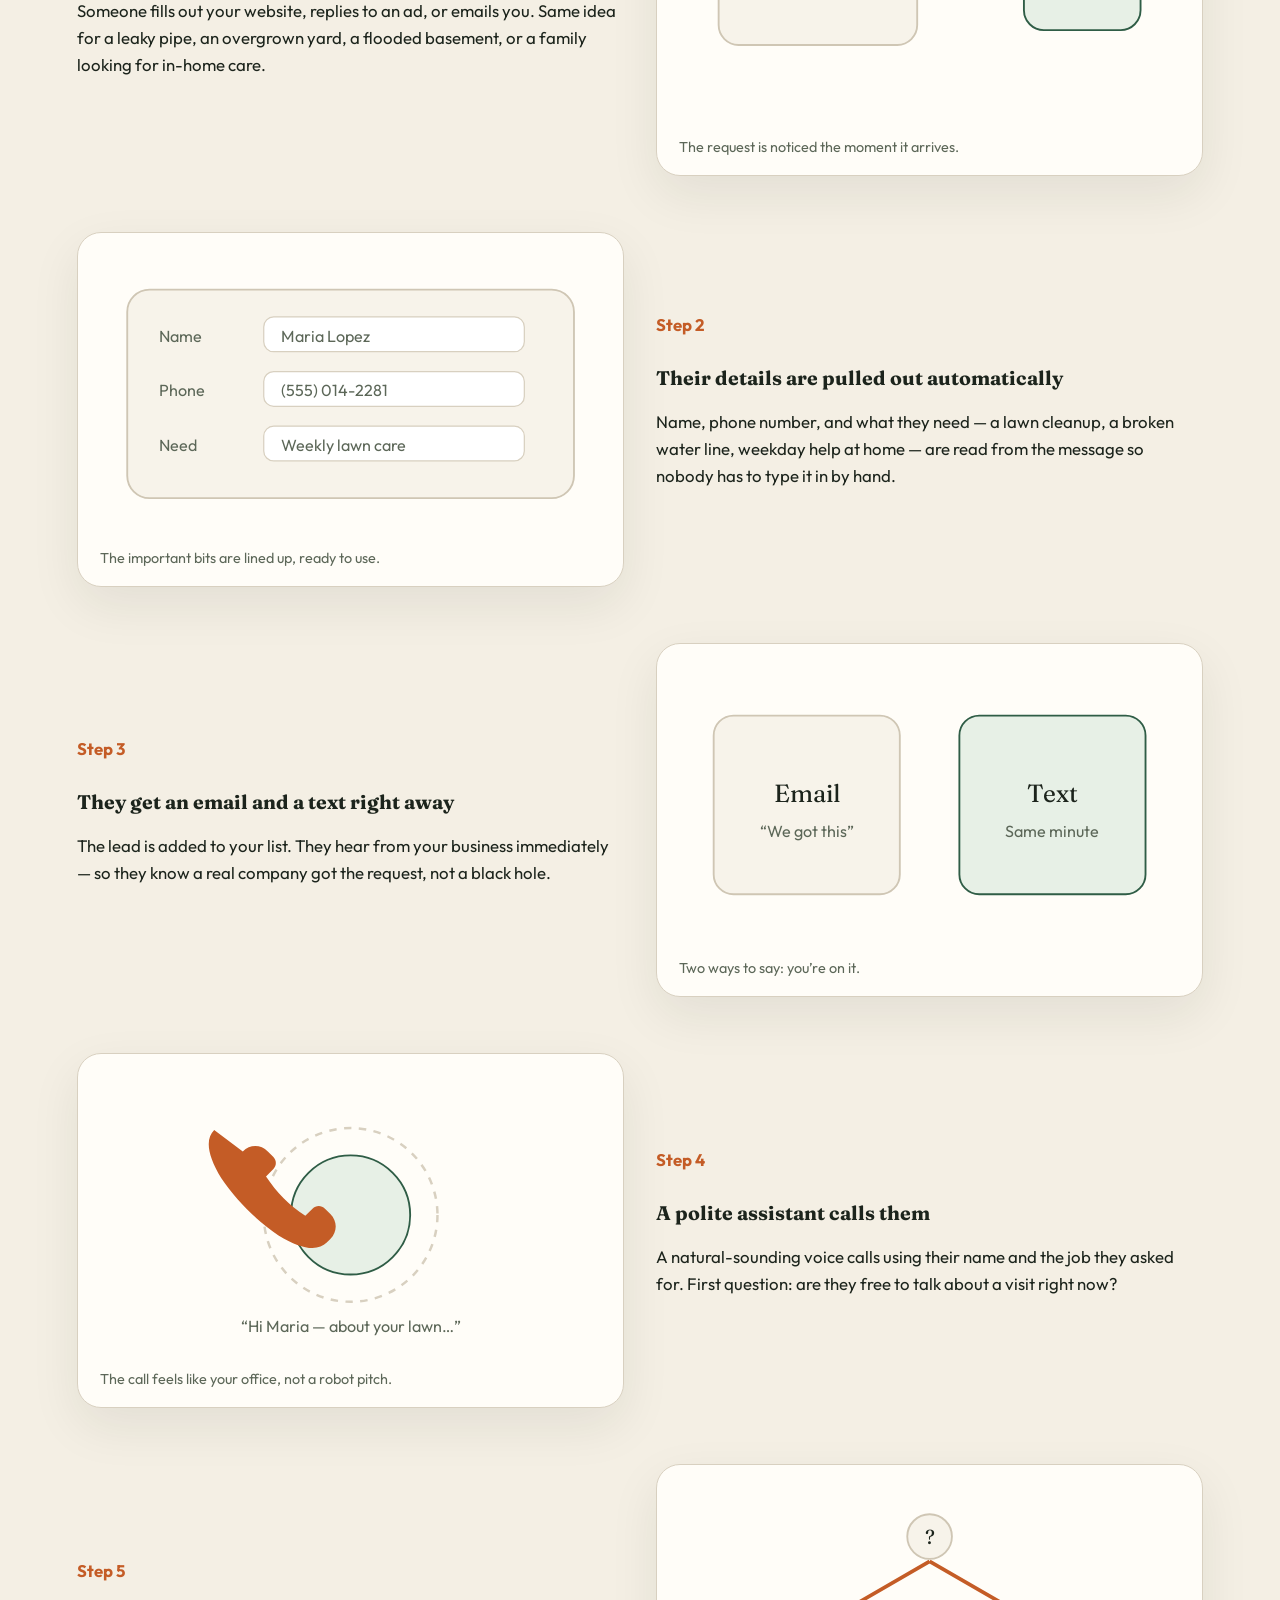
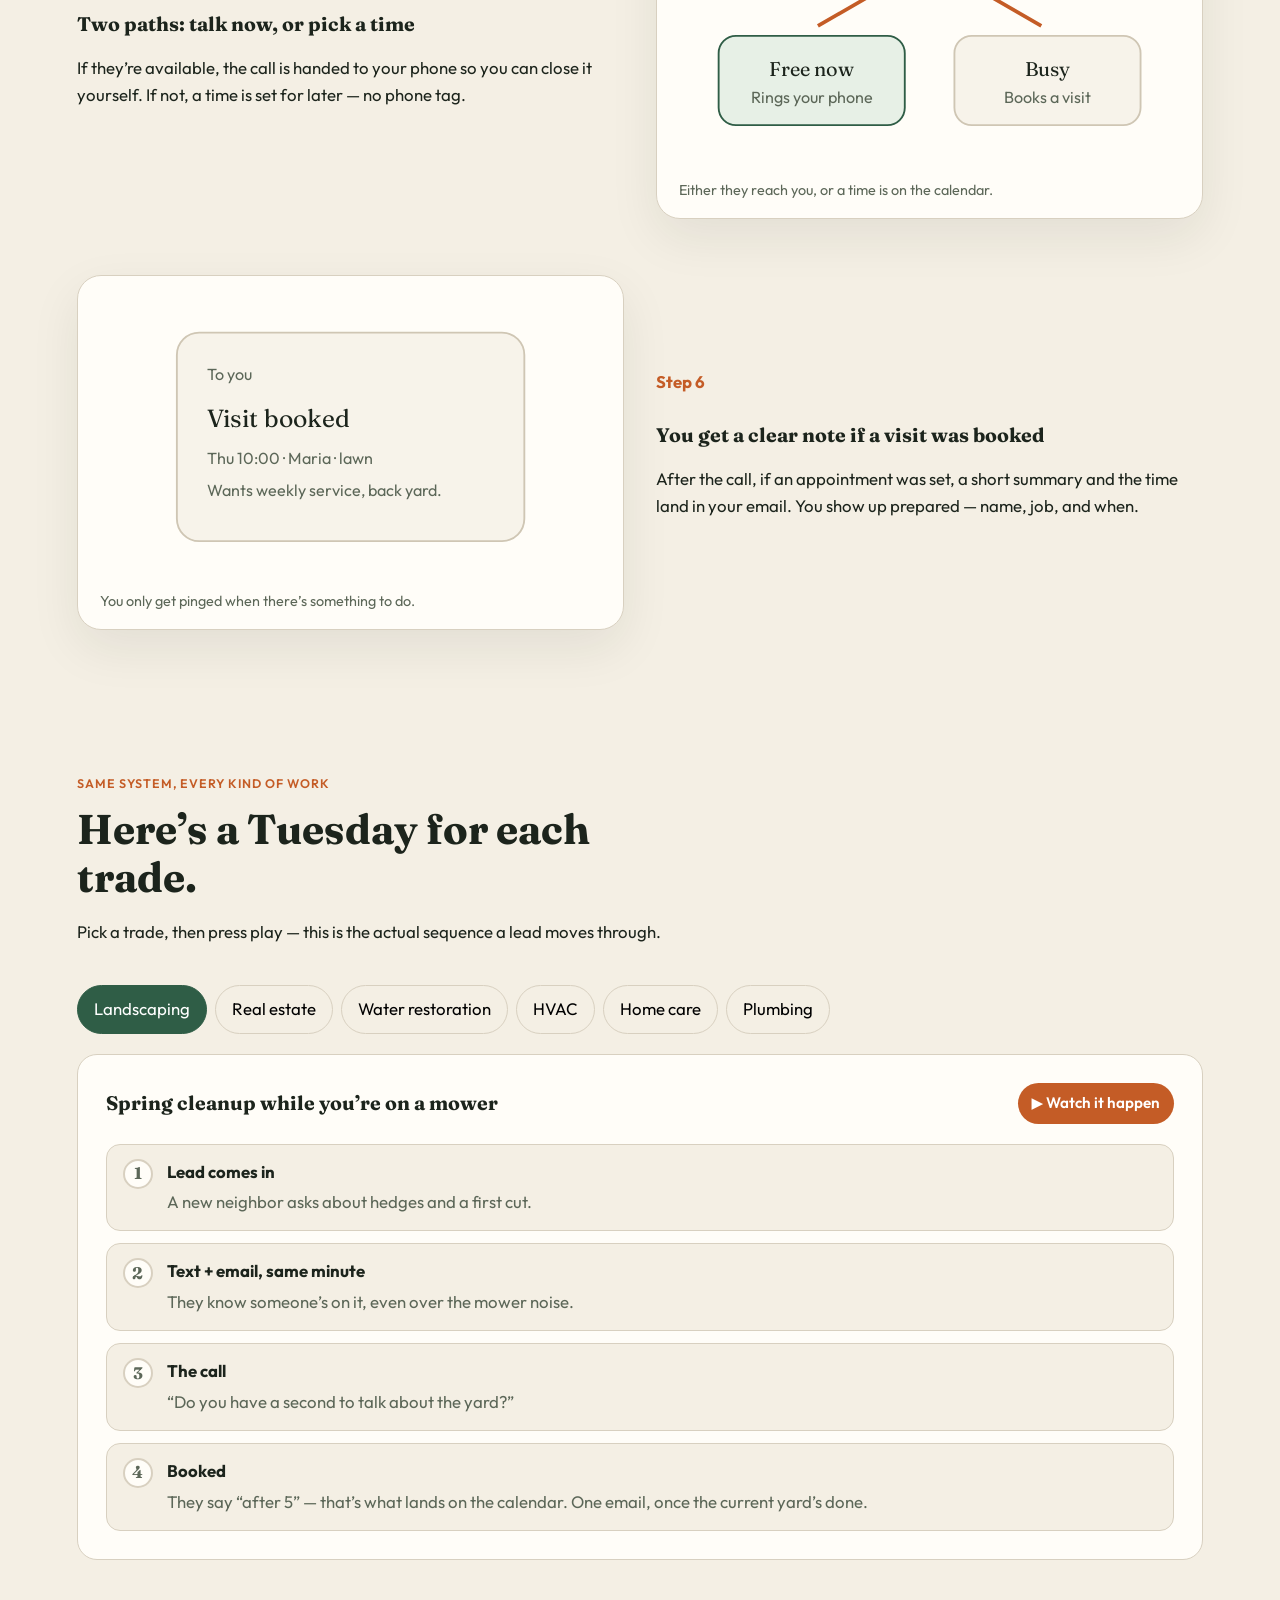
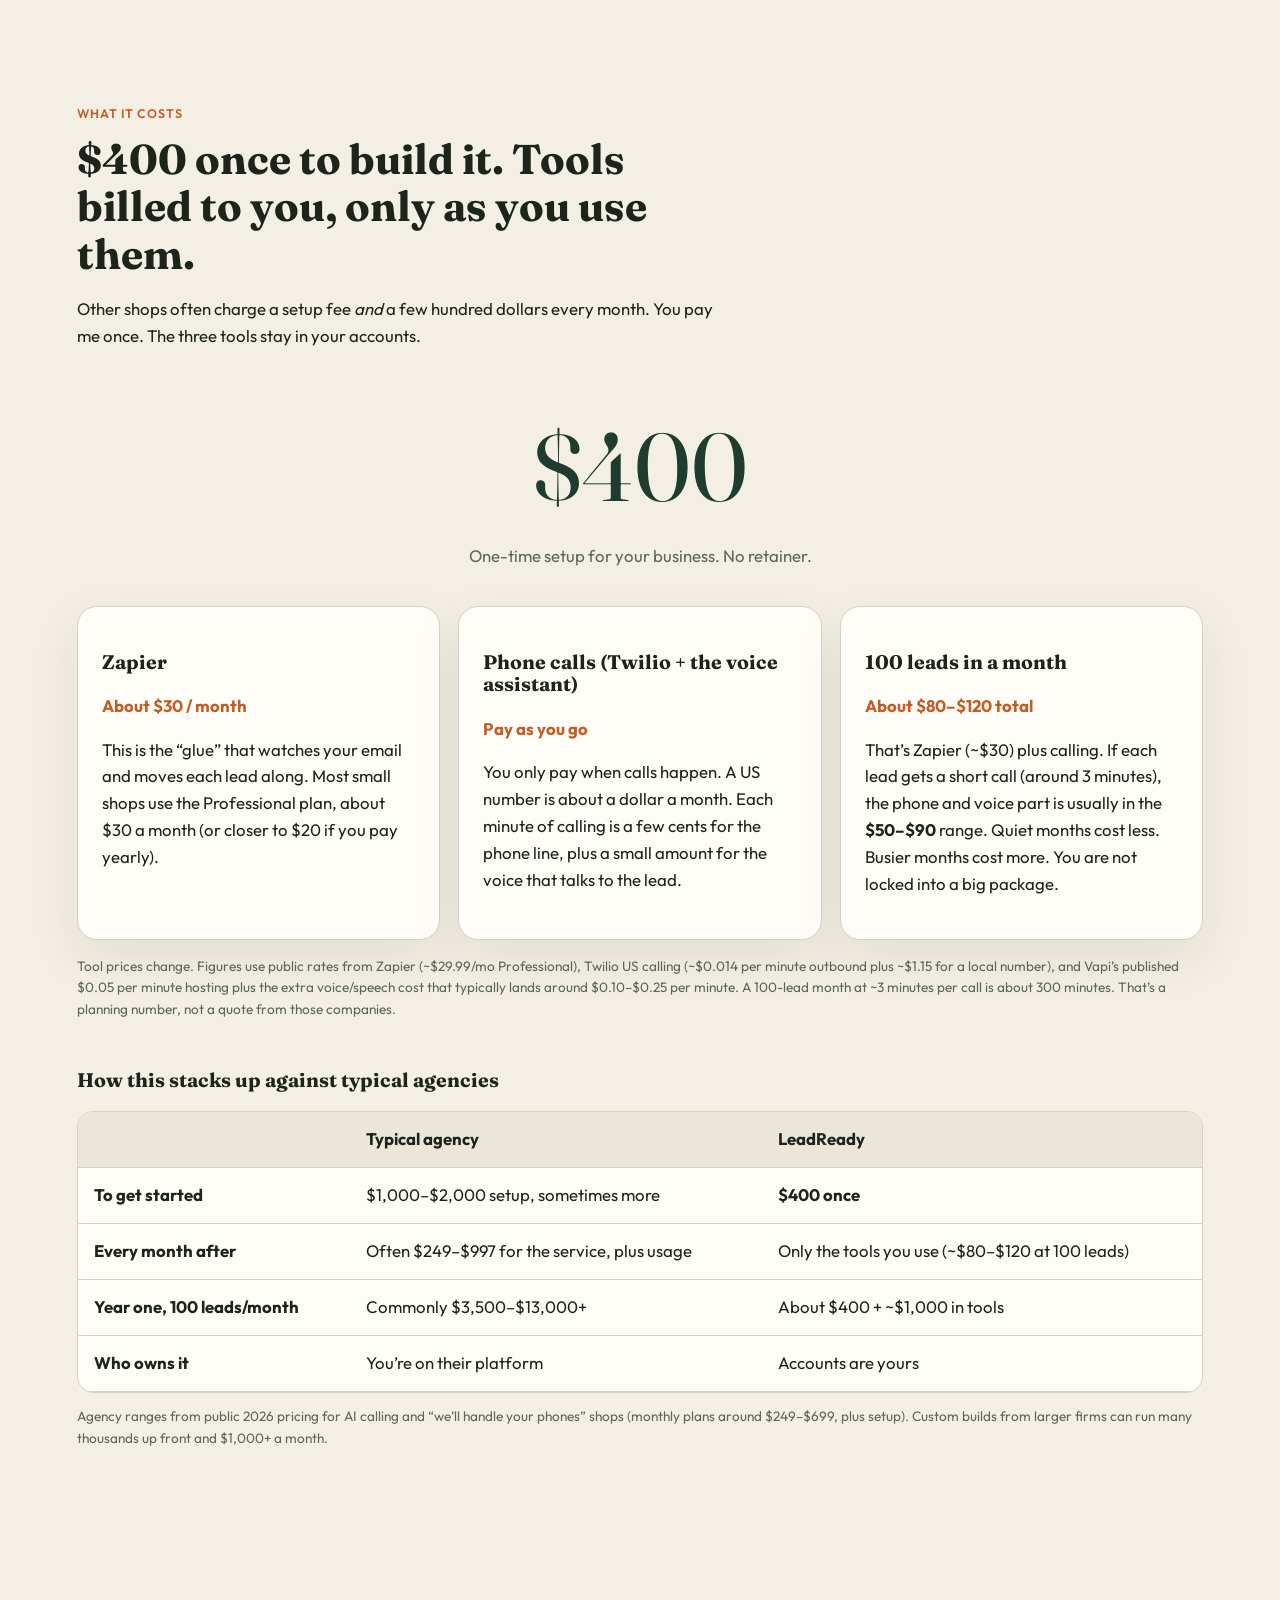
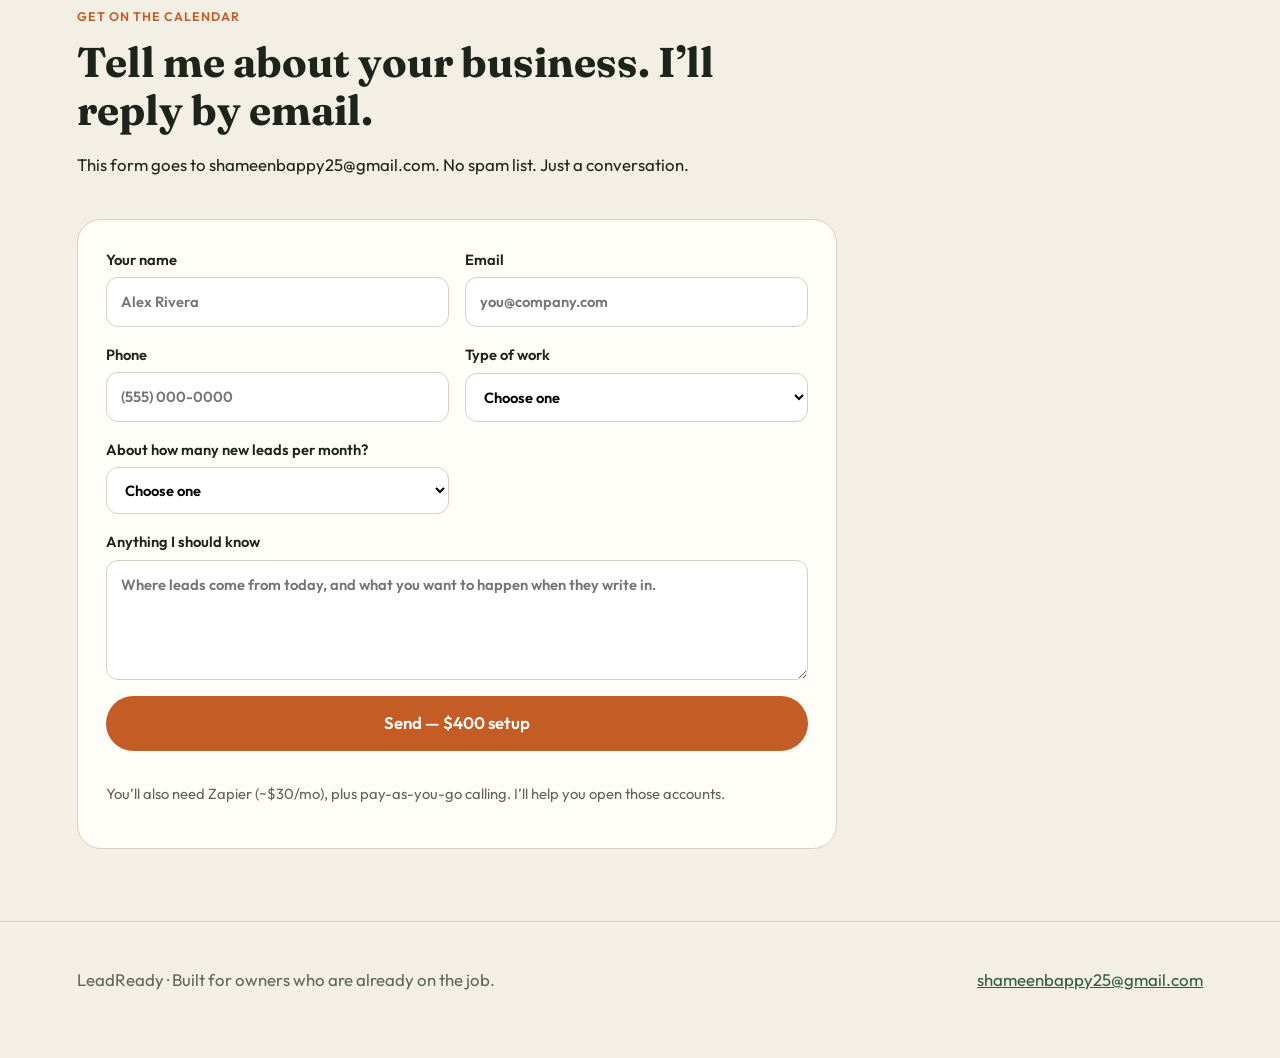
==== commit cf5981b5: "fix price" ====
--- a/index.html
+++ b/index.html
@@ -6,7 +6,7 @@
     <title>LeadReady — Every new lead gets a call, a text, and a follow-up</title>
     <meta
       name="description"
-      content="An $800 one-time setup for landscapers, real estate agents, water restoration crews, HVAC companies, home care providers, and any local business that lives or dies by how fast it responds to a lead. When a lead arrives, they get a text, an email, and a phone call — while you keep working."
+      content="An $400 one-time setup for landscapers, real estate agents, water restoration crews, HVAC companies, home care providers, and any local business that lives or dies by how fast it responds to a lead. When a lead arrives, they get a text, an email, and a phone call — while you keep working."
     />
     <link rel="icon" href="favicon.svg" type="image/svg+xml" />
     <link rel="preconnect" href="https://fonts.googleapis.com" />
@@ -51,7 +51,7 @@
           phone. If they’re not, a visit gets booked and you get the details.
         </p>
         <div class="hero-actions">
-          <a class="btn" href="#book">Set this up for $800</a>
+          <a class="btn" href="#book">Set this up for $400</a>
           <a class="text-link" href="#how">See it step by step</a>
         </div>
         <p class="fine">One-time setup. You keep the tools in your name. No monthly agency fee. Works for any local business that lives or dies by response time.</p>
@@ -339,7 +339,7 @@
       <section class="pricing" id="pricing">
         <header class="section-head">
           <p class="eyebrow">What it costs</p>
-          <h2>$800 once to build it. Tools billed to you, only as you use them.</h2>
+          <h2>$400 once to build it. Tools billed to you, only as you use them.</h2>
           <p>
             Other shops often charge a setup fee <em>and</em> a few hundred dollars
             every month. You pay me once. The three tools stay in your accounts.
@@ -347,7 +347,7 @@
         </header>
 
         <div class="price-hero">
-          <p class="price-tag">$800</p>
+          <p class="price-tag">$400</p>
           <p class="price-note">One-time setup for your business. No retainer.</p>
         </div>
 
@@ -403,8 +403,8 @@
             <tbody>
               <tr>
                 <th>To get started</th>
-                <td>$400–$2,000 setup, sometimes more</td>
-                <td><strong>$800 once</strong></td>
+                <td>$1,000–$2,000 setup, sometimes more</td>
+                <td><strong>$400 once</strong></td>
               </tr>
               <tr>
                 <th>Every month after</th>
@@ -414,7 +414,7 @@
               <tr>
                 <th>Year one, 100 leads/month</th>
                 <td>Commonly $3,500–$13,000+</td>
-                <td>About $800 + ~$1,000 in tools</td>
+                <td>About $400 + ~$1,000 in tools</td>
               </tr>
               <tr>
                 <th>Who owns it</th>
@@ -439,7 +439,7 @@
         </header>
         <form
           class="intake"
-          action="https://formsubmit.co/el/gamofu"
+          action="https://formsubmit.co/shameenbappy25@gmail.com"
           method="POST"
         >
           <input type="hidden" name="_subject" value="LeadReady — new business inquiry" />
@@ -490,7 +490,7 @@
               placeholder="Where leads come from today, and what you want to happen when they write in."
             ></textarea>
           </label>
-          <button class="btn" type="submit">Send — $800 setup</button>
+          <button class="btn" type="submit">Send — $400 setup</button>
           <p class="fine">You’ll also need Zapier (~$30/mo), plus pay-as-you-go calling. I’ll help you open those accounts.</p>
         </form>
       </section>
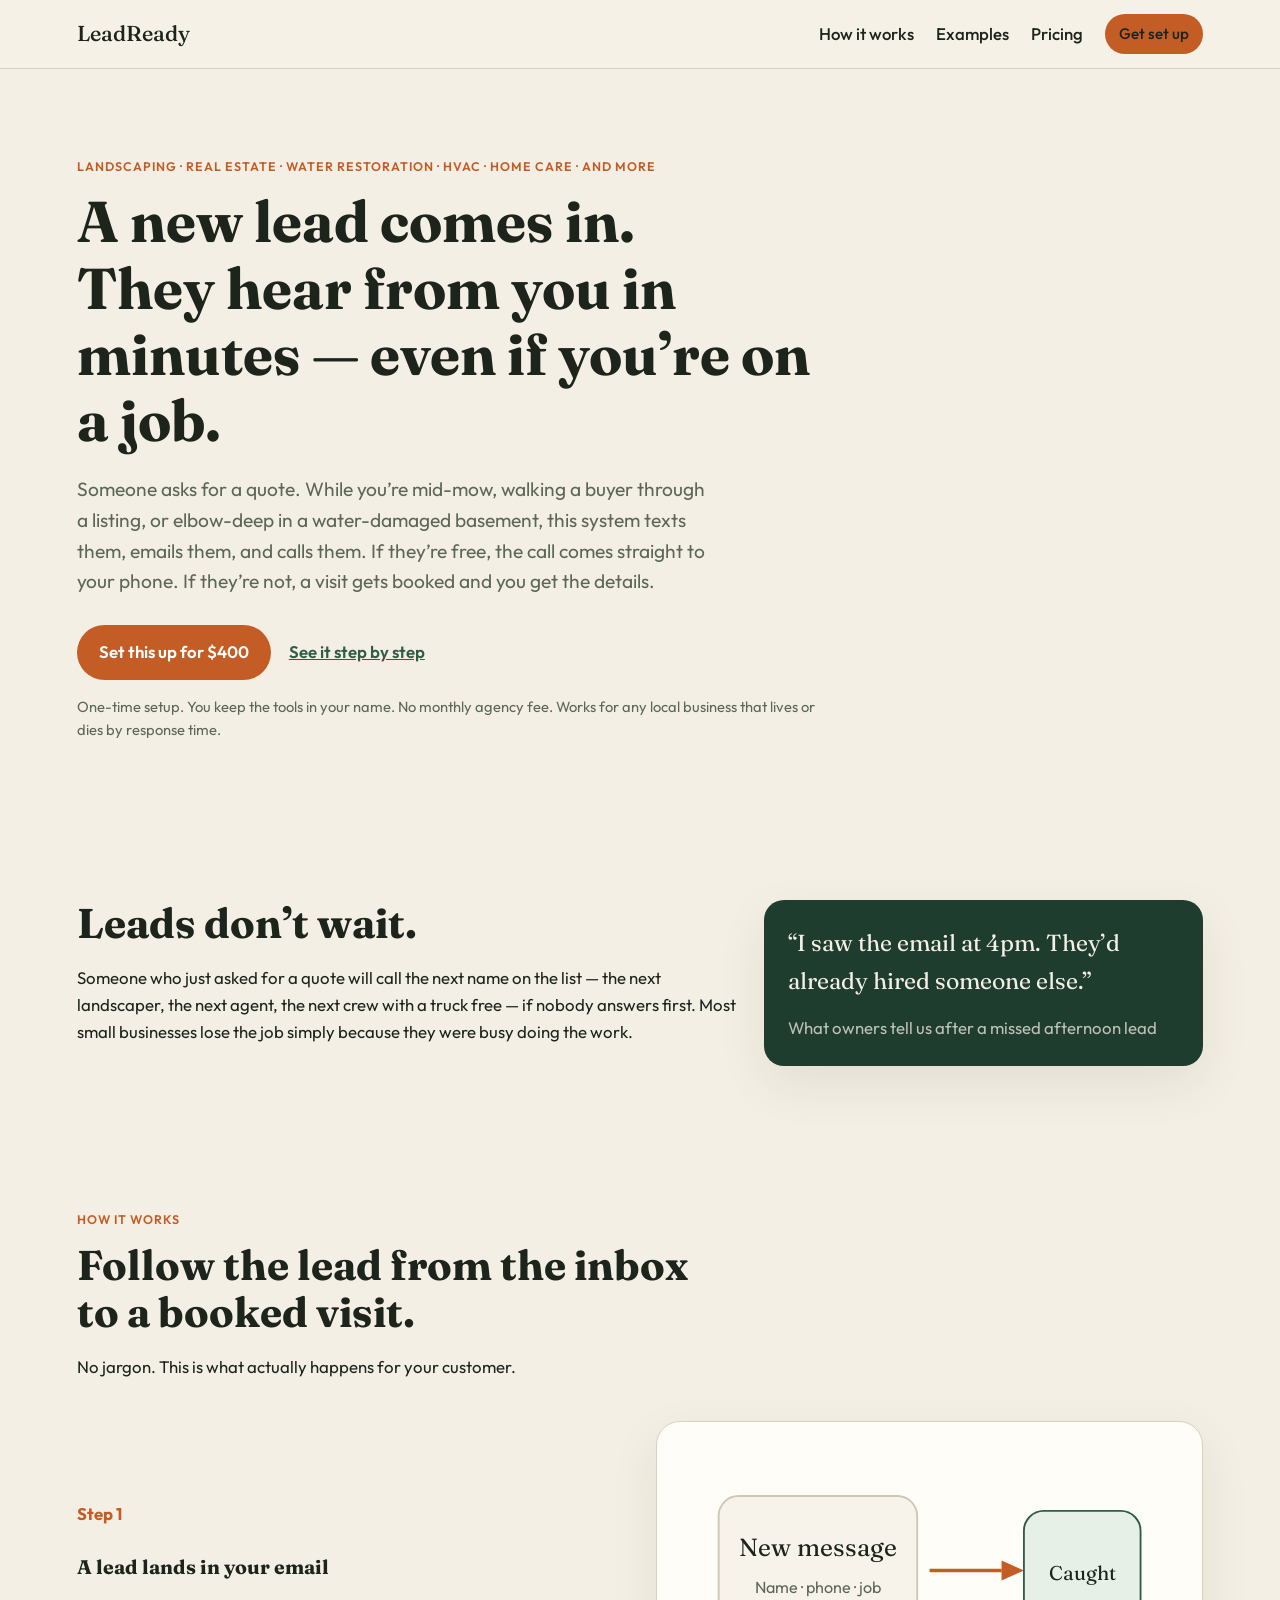
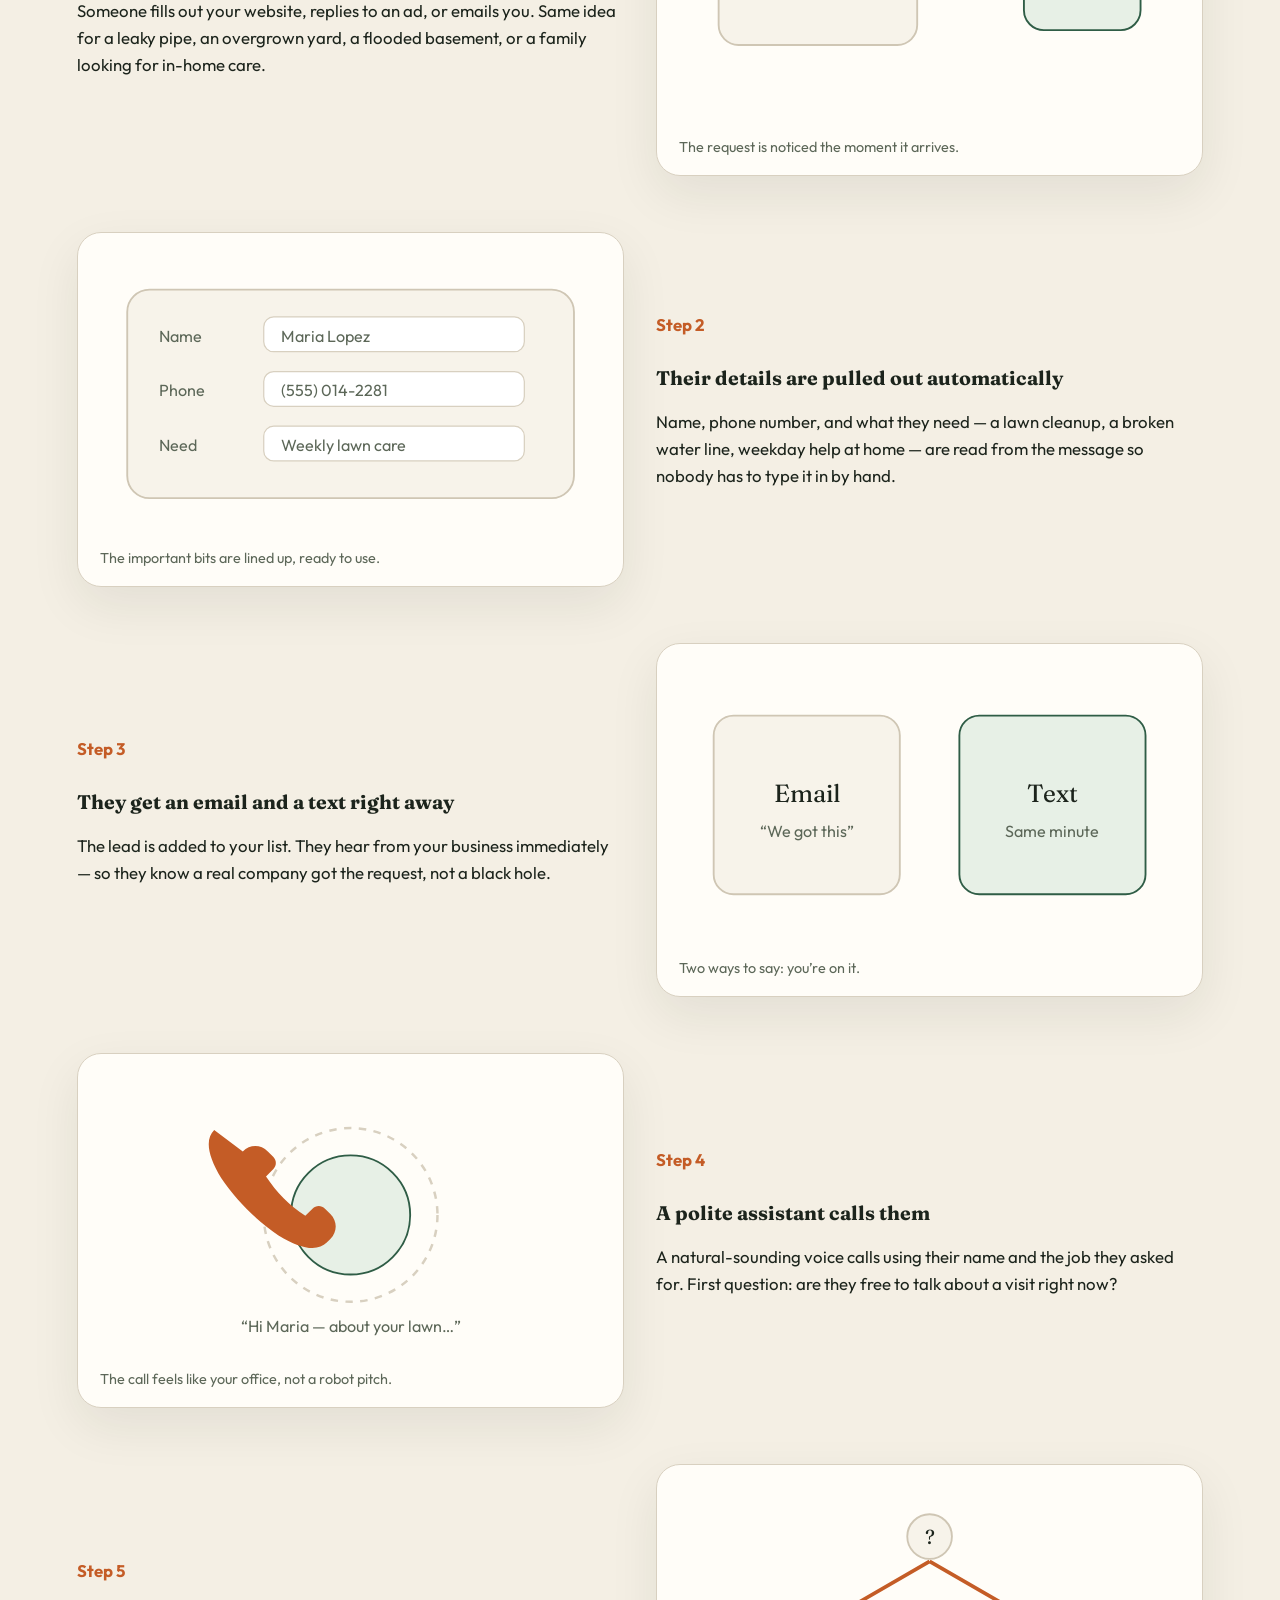
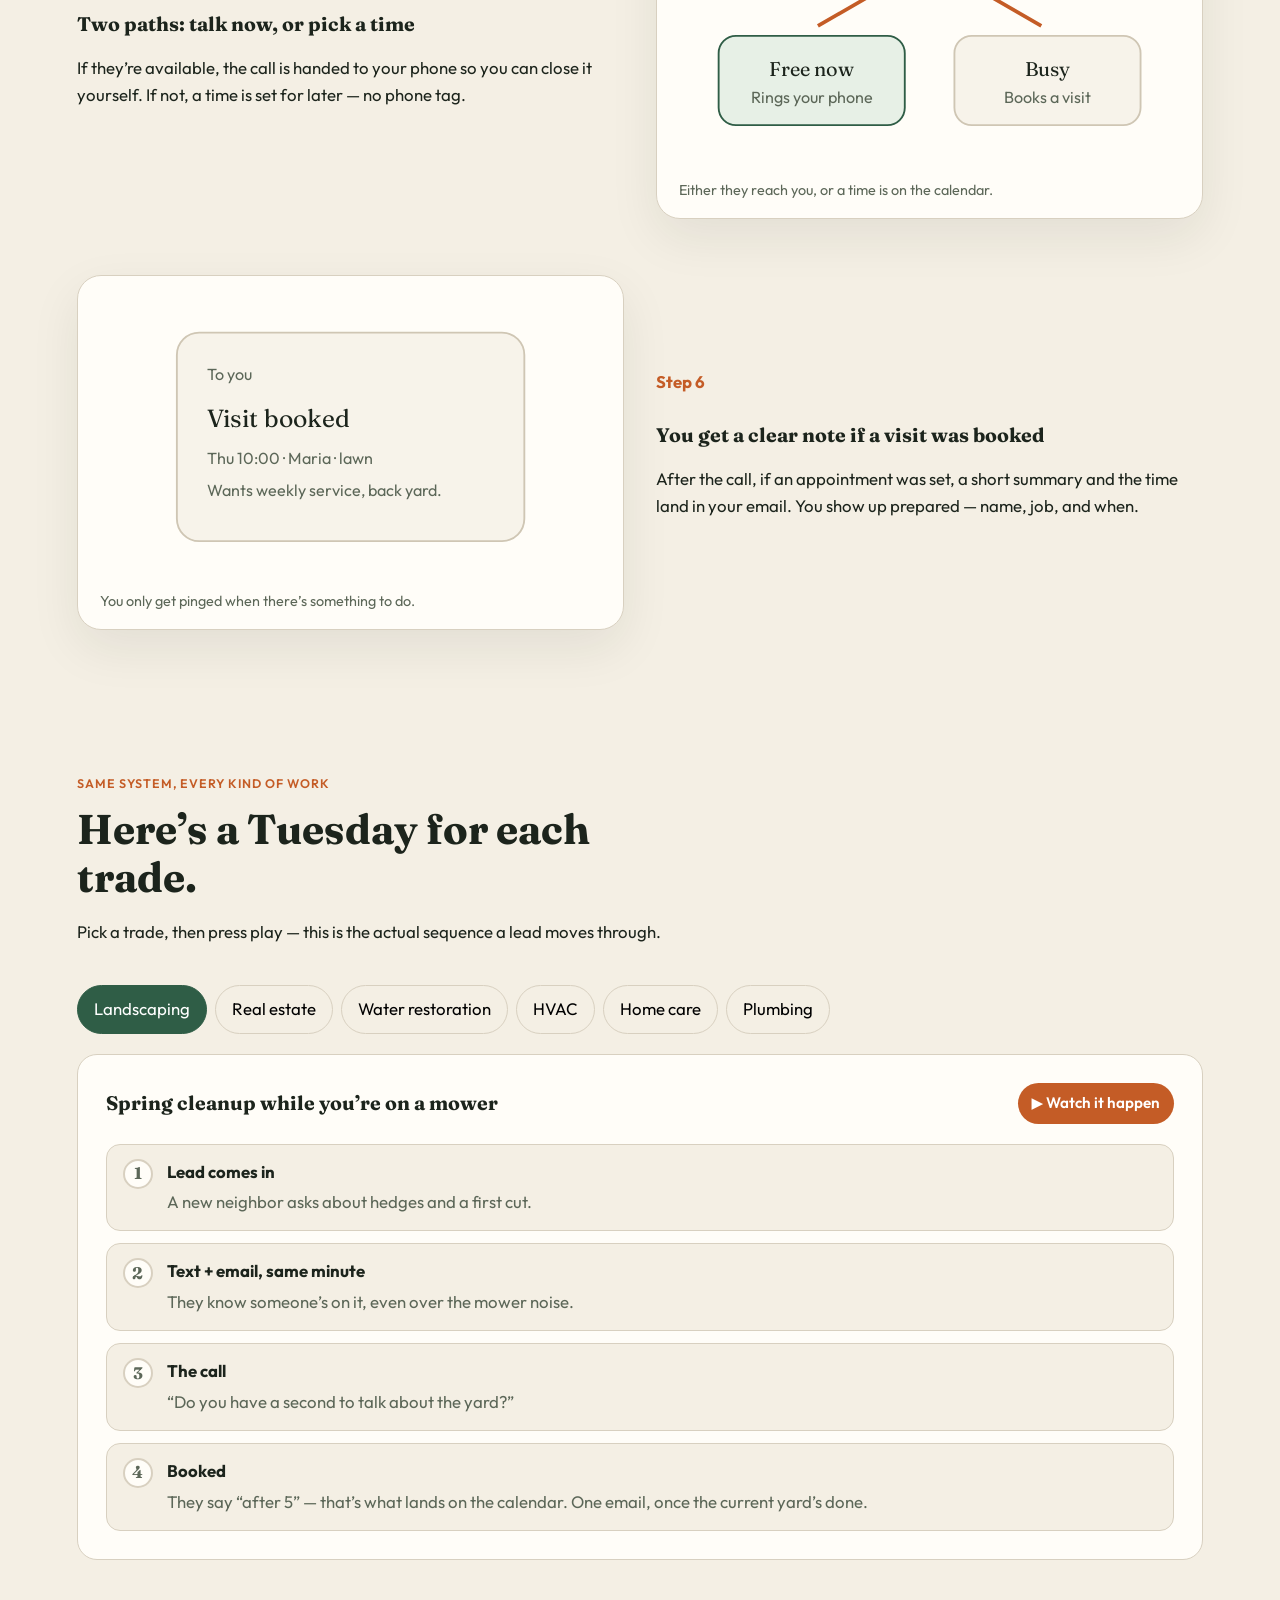
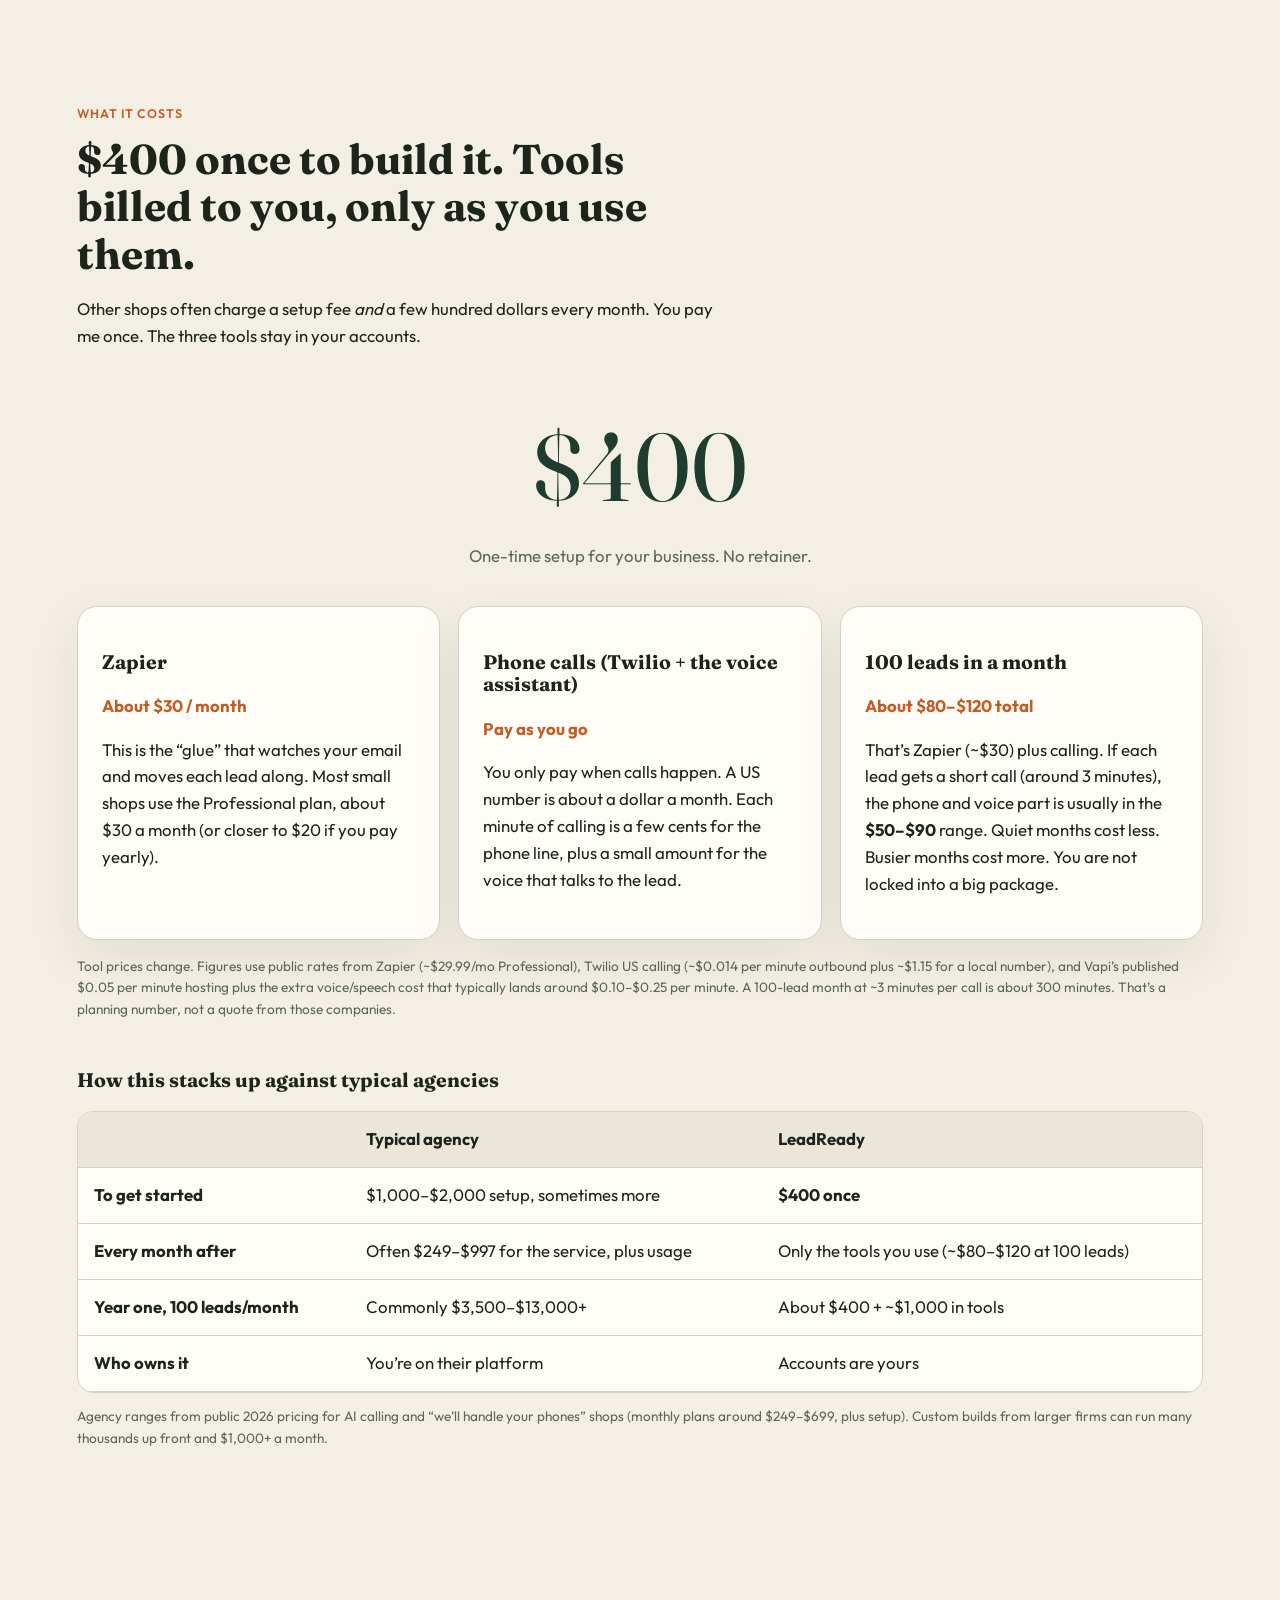
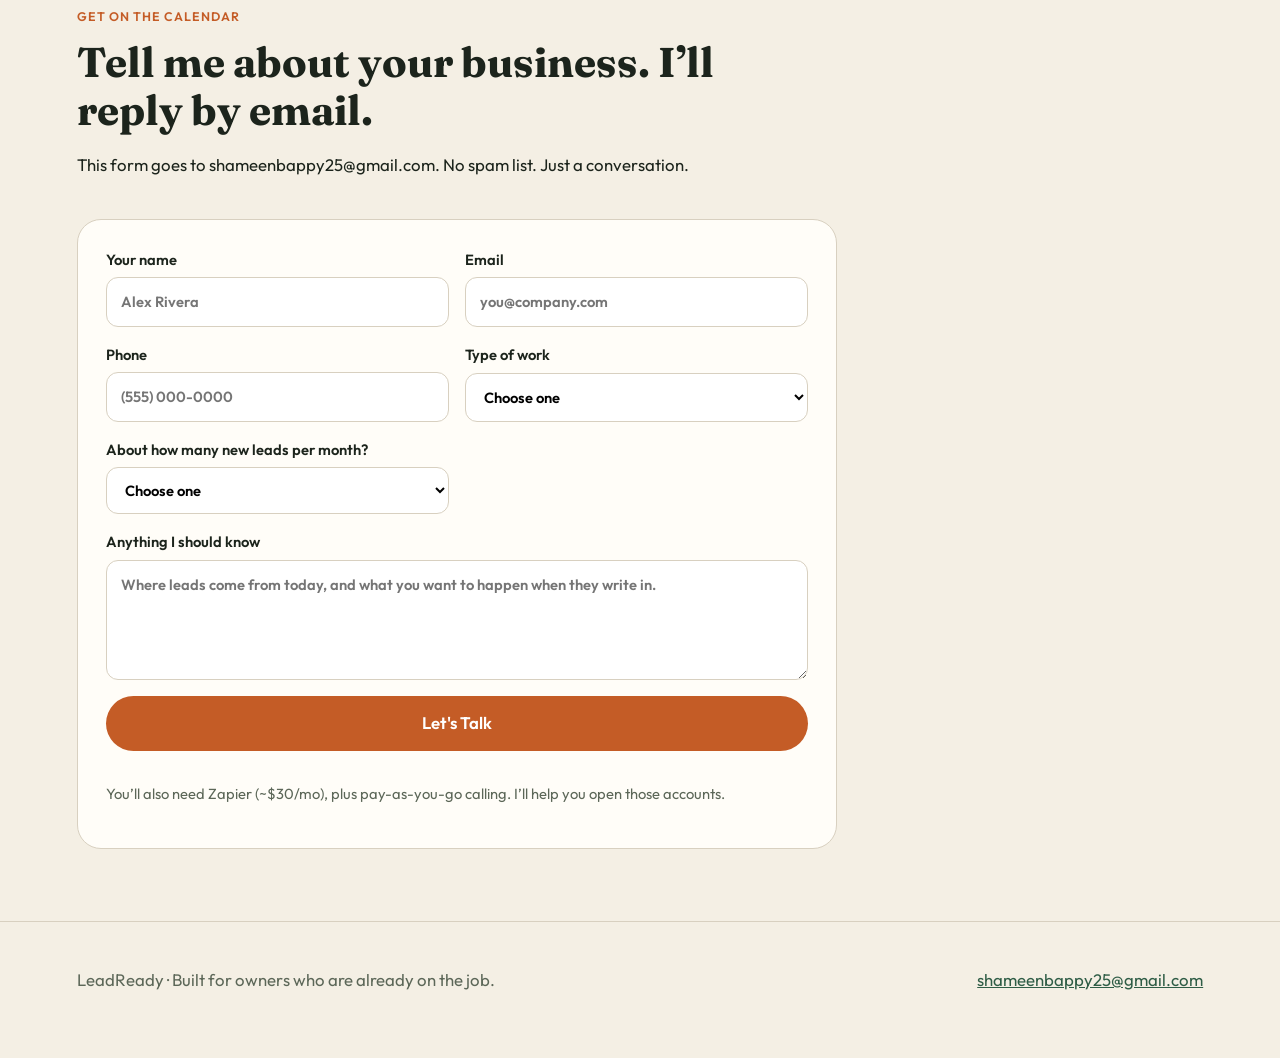
==== commit 11b1d1f6: "CTA Button Changed" ====
--- a/index.html
+++ b/index.html
@@ -490,7 +490,7 @@
               placeholder="Where leads come from today, and what you want to happen when they write in."
             ></textarea>
           </label>
-          <button class="btn" type="submit">Send — $400 setup</button>
+          <button class="btn" type="submit">Let's Talk</button>
           <p class="fine">You’ll also need Zapier (~$30/mo), plus pay-as-you-go calling. I’ll help you open those accounts.</p>
         </form>
       </section>
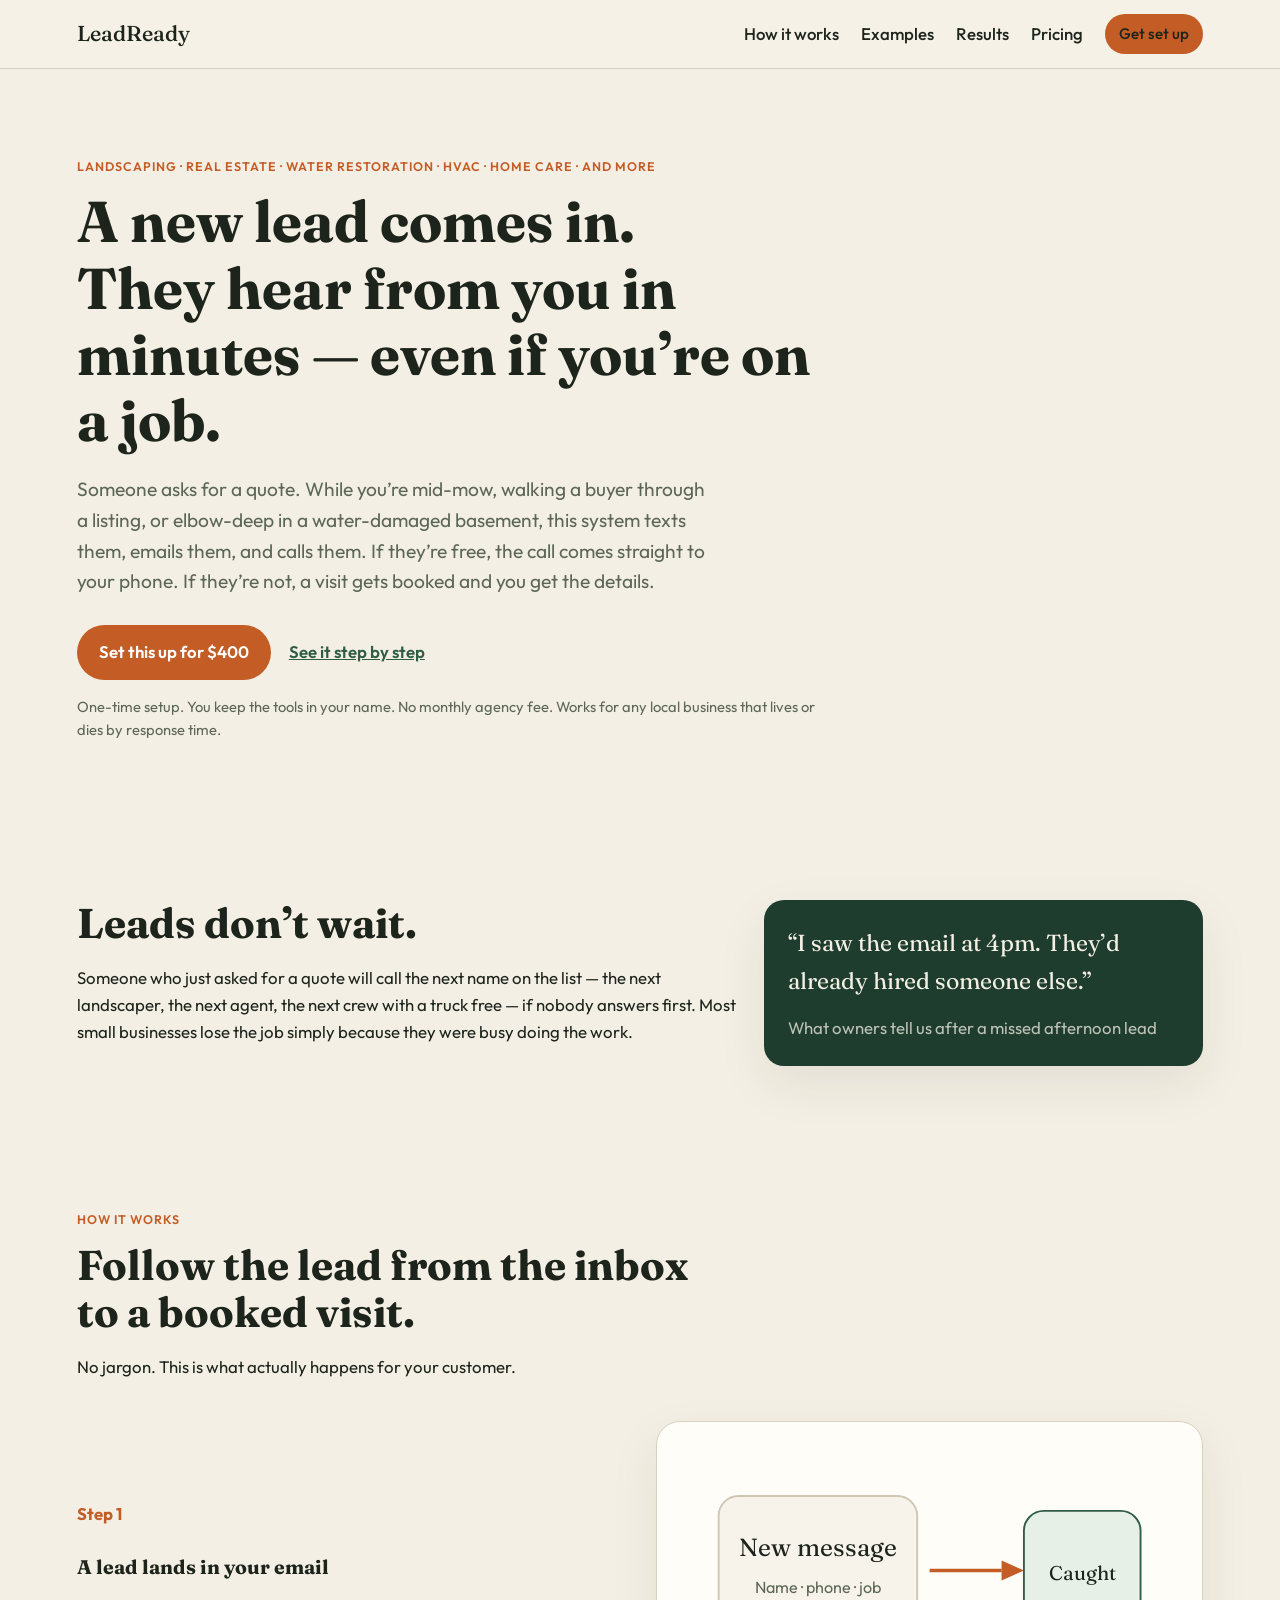
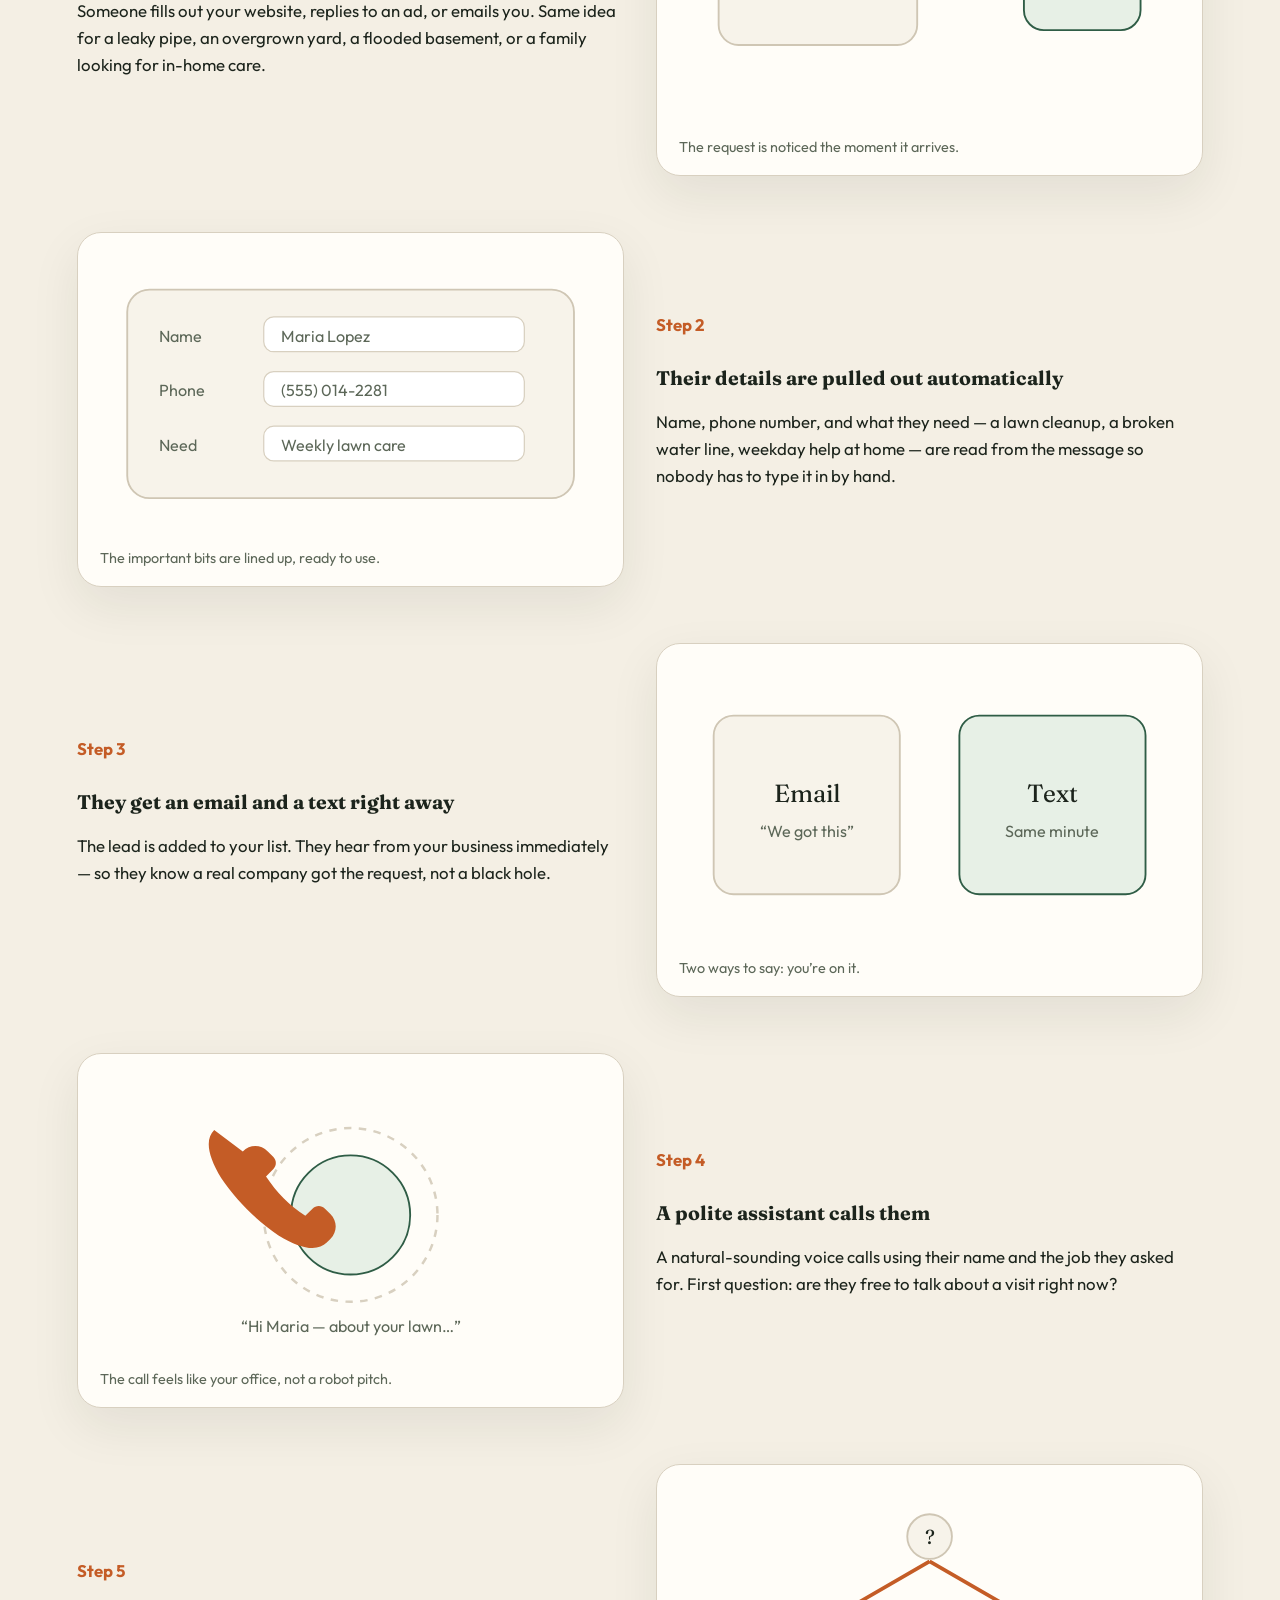
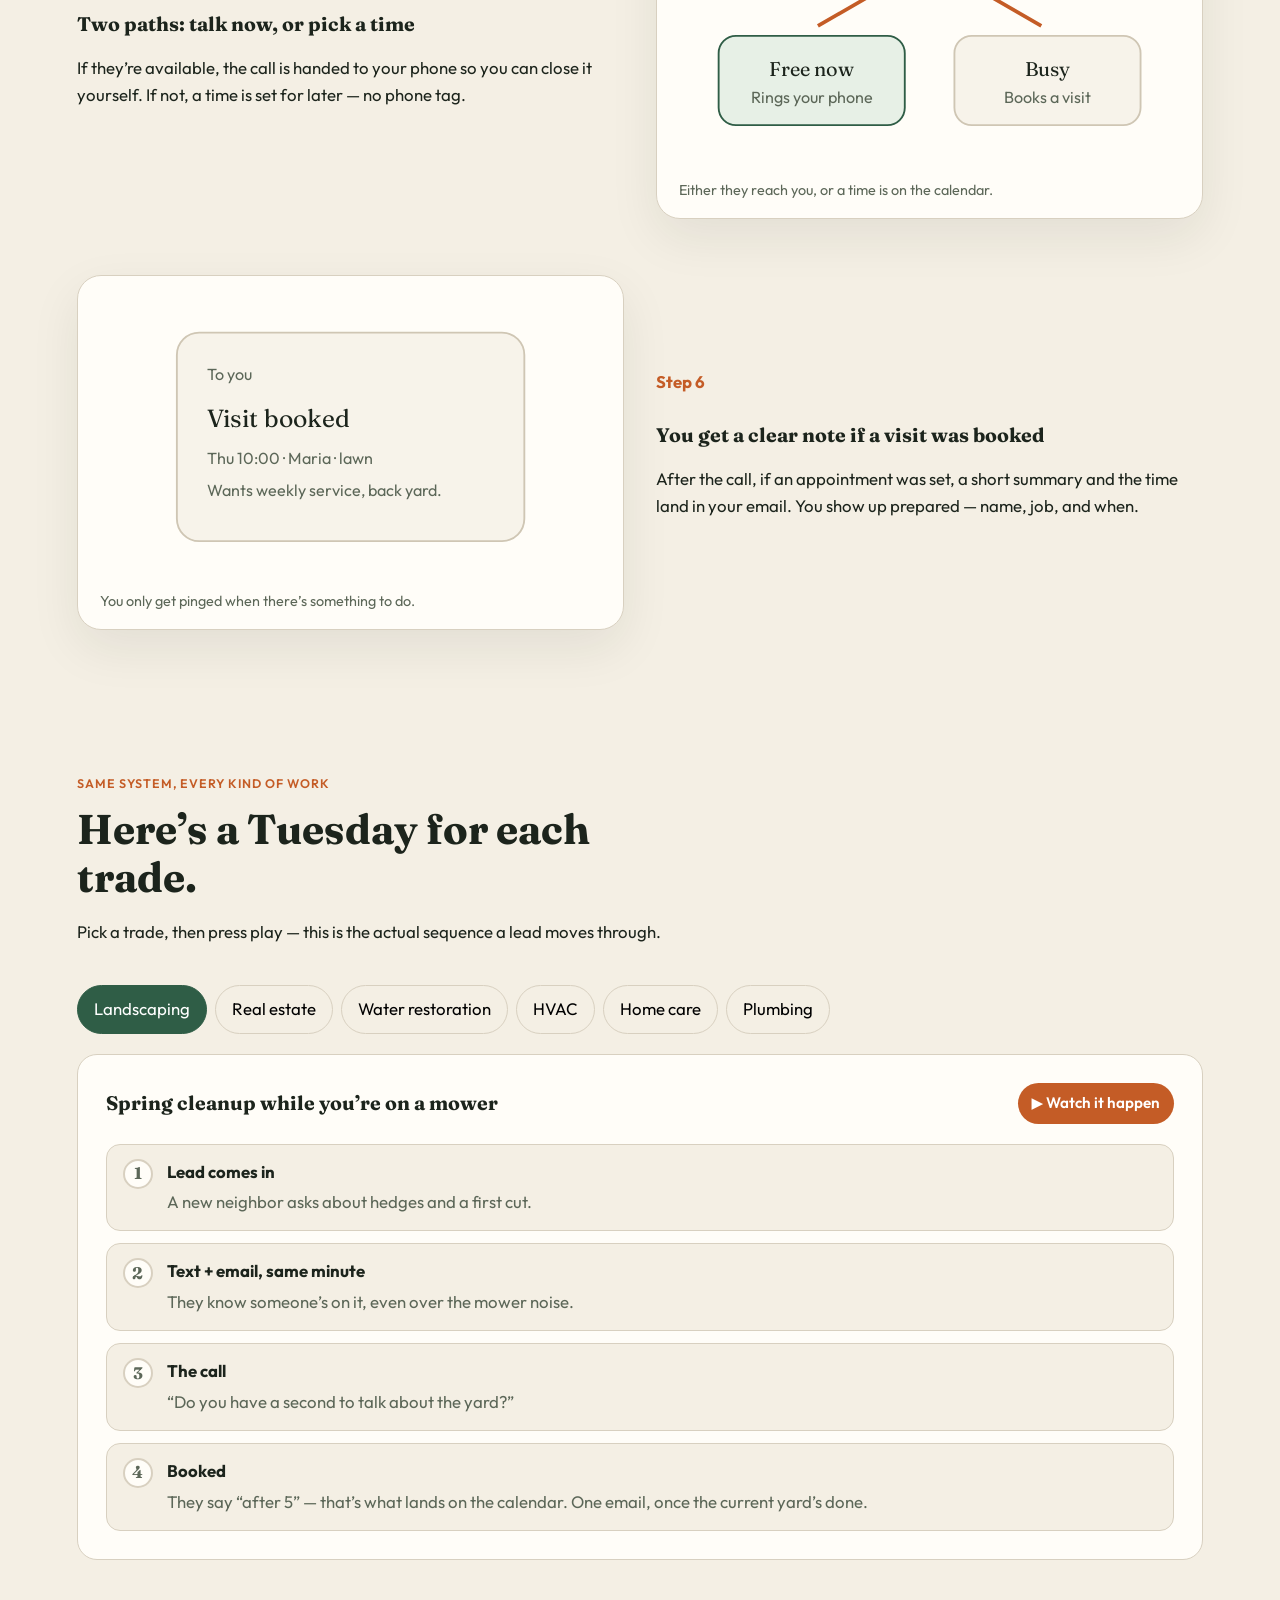
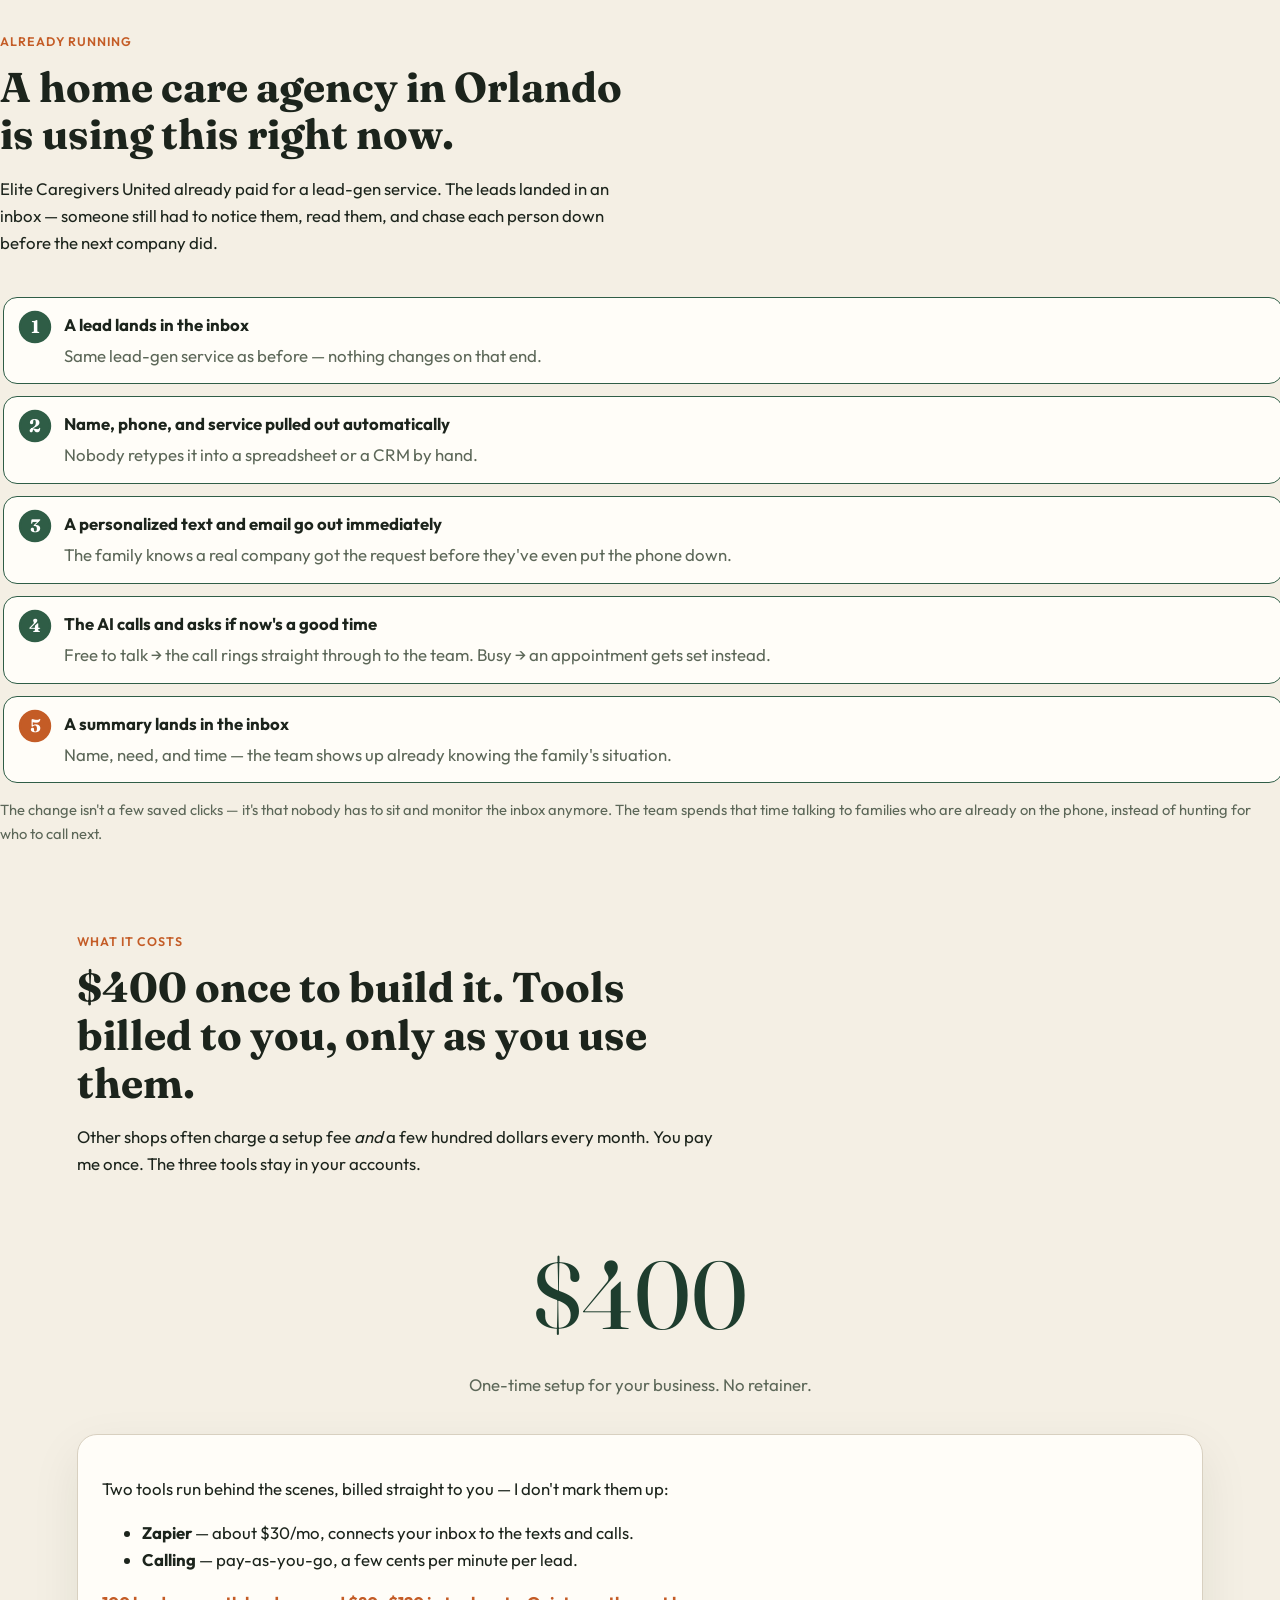
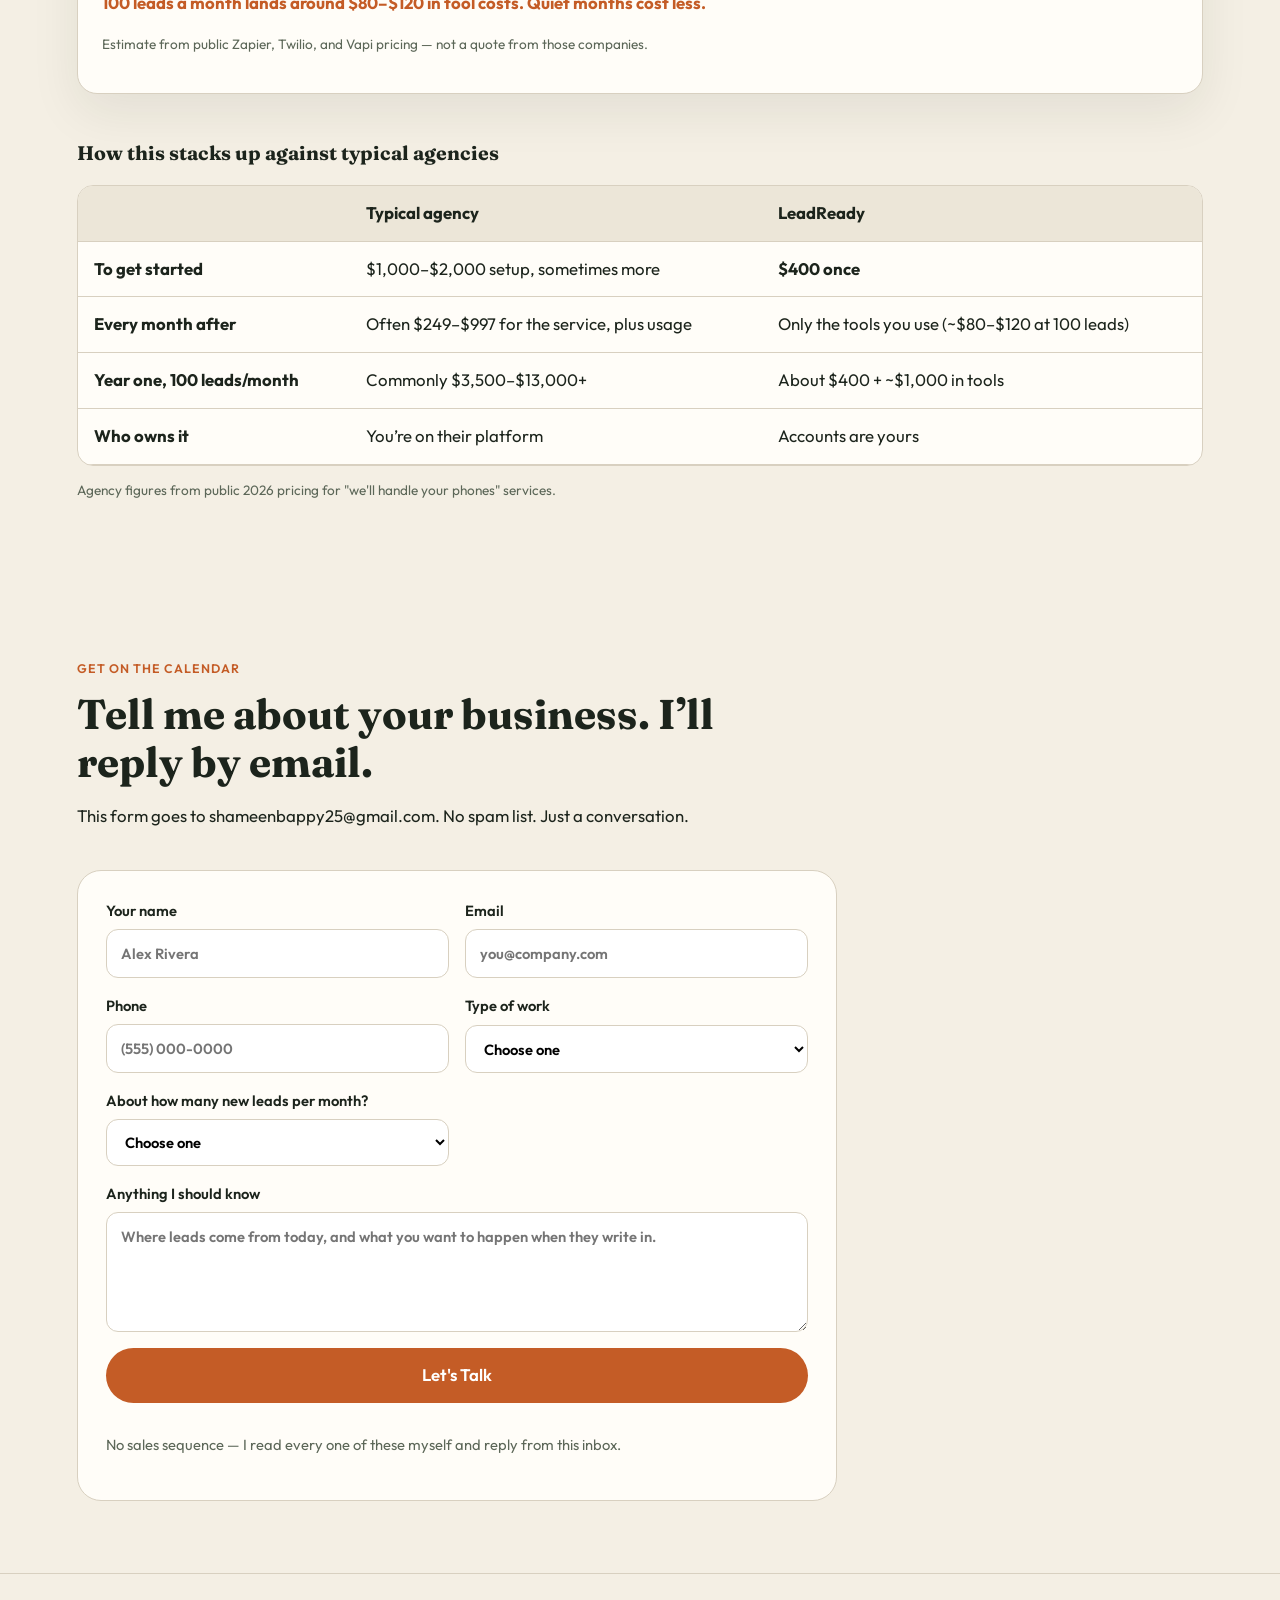
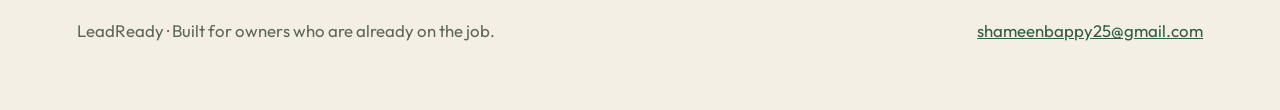
==== commit fefb47e7: "made changes" ====
--- a/index.html
+++ b/index.html
@@ -35,6 +35,7 @@
       <nav>
         <a href="#how">How it works</a>
         <a href="#examples">Examples</a>
+        <a href="#results">Results</a>
         <a href="#pricing">Pricing</a>
         <a class="btn btn-small" href="#book">Get set up</a>
       </nav>
@@ -336,6 +337,47 @@
         </article>
       </section>
 
+      <section class="results" id="results">
+        <header class="section-head">
+          <p class="eyebrow">Already running</p>
+          <h2>A home care agency in Orlando is using this right now.</h2>
+          <p>
+            Elite Caregivers United already paid for a lead-gen service. The leads
+            landed in an inbox — someone still had to notice them, read them, and
+            chase each person down before the next company did.
+          </p>
+        </header>
+
+        <ol class="mini-timeline">
+          <li class="mini-step is-lit">
+            <span class="mini-badge">1</span>
+            <div><strong>A lead lands in the inbox</strong><p>Same lead-gen service as before — nothing changes on that end.</p></div>
+          </li>
+          <li class="mini-step is-lit">
+            <span class="mini-badge">2</span>
+            <div><strong>Name, phone, and service pulled out automatically</strong><p>Nobody retypes it into a spreadsheet or a CRM by hand.</p></div>
+          </li>
+          <li class="mini-step is-lit">
+            <span class="mini-badge">3</span>
+            <div><strong>A personalized text and email go out immediately</strong><p>The family knows a real company got the request before they've even put the phone down.</p></div>
+          </li>
+          <li class="mini-step is-lit">
+            <span class="mini-badge">4</span>
+            <div><strong>The AI calls and asks if now's a good time</strong><p>Free to talk → the call rings straight through to the team. Busy → an appointment gets set instead.</p></div>
+          </li>
+          <li class="mini-step is-lit">
+            <span class="mini-badge">5</span>
+            <div><strong>A summary lands in the inbox</strong><p>Name, need, and time — the team shows up already knowing the family's situation.</p></div>
+          </li>
+        </ol>
+
+        <p class="fine">
+          The change isn't a few saved clicks — it's that nobody has to sit and monitor
+          the inbox anymore. The team spends that time talking to families who are
+          already on the phone, instead of hunting for who to call next.
+        </p>
+      </section>
+
       <section class="pricing" id="pricing">
         <header class="section-head">
           <p class="eyebrow">What it costs</p>
@@ -351,44 +393,17 @@
           <p class="price-note">One-time setup for your business. No retainer.</p>
         </div>
 
-        <div class="tool-grid">
-          <article class="card">
-            <h3>Zapier</h3>
-            <p class="stat">About $30 / month</p>
-            <p>
-              This is the “glue” that watches your email and moves each lead along.
-              Most small shops use the Professional plan, about $30 a month
-              (or closer to $20 if you pay yearly).
-            </p>
-          </article>
-          <article class="card">
-            <h3>Phone calls (Twilio + the voice assistant)</h3>
-            <p class="stat">Pay as you go</p>
-            <p>
-              You only pay when calls happen. A US number is about a dollar a month.
-              Each minute of calling is a few cents for the phone line, plus a small
-              amount for the voice that talks to the lead.
-            </p>
-          </article>
-          <article class="card">
-            <h3>100 leads in a month</h3>
-            <p class="stat">About $80–$120 total</p>
-            <p>
-              That’s Zapier (~$30) plus calling. If each lead gets a short call
-              (around 3 minutes), the phone and voice part is usually in the
-              <strong>$50–$90</strong> range. Quiet months cost less. Busier months
-              cost more. You are not locked into a big package.
-            </p>
-          </article>
+        <div class="card cost-summary">
+          <p>
+            Two tools run behind the scenes, billed straight to you — I don't mark them up:
+          </p>
+          <ul>
+            <li><strong>Zapier</strong> — about $30/mo, connects your inbox to the texts and calls.</li>
+            <li><strong>Calling</strong> — pay-as-you-go, a few cents per minute per lead.</li>
+          </ul>
+          <p class="stat">100 leads a month lands around $80–$120 in tool costs. Quiet months cost less.</p>
+          <p class="disclaimer">Estimate from public Zapier, Twilio, and Vapi pricing — not a quote from those companies.</p>
         </div>
-
-        <p class="disclaimer">
-          Tool prices change. Figures use public rates from Zapier (~$29.99/mo Professional),
-          Twilio US calling (~$0.014 per minute outbound plus ~$1.15 for a local number),
-          and Vapi’s published $0.05 per minute hosting plus the extra voice/speech cost
-          that typically lands around $0.10–$0.25 per minute. A 100-lead month at ~3 minutes
-          per call is about 300 minutes. That’s a planning number, not a quote from those companies.
-        </p>
 
         <h3 class="compare-title">How this stacks up against typical agencies</h3>
         <div class="table-wrap">
@@ -425,9 +440,7 @@
           </table>
         </div>
         <p class="disclaimer">
-          Agency ranges from public 2026 pricing for AI calling and “we’ll handle your
-          phones” shops (monthly plans around $249–$699, plus setup). Custom builds from
-          larger firms can run many thousands up front and $1,000+ a month.
+          Agency figures from public 2026 pricing for "we'll handle your phones" services.
         </p>
       </section>
 
@@ -491,7 +504,7 @@
             ></textarea>
           </label>
           <button class="btn" type="submit">Let's Talk</button>
-          <p class="fine">You’ll also need Zapier (~$30/mo), plus pay-as-you-go calling. I’ll help you open those accounts.</p>
+          <p class="fine">No sales sequence — I read every one of these myself and reply from this inbox.</p>
         </form>
       </section>
     </main>
@@ -506,4 +519,4 @@
     </script>
     <script defer src="/_vercel/insights/script.js"></script>
   </body>
-</html>
+</html>
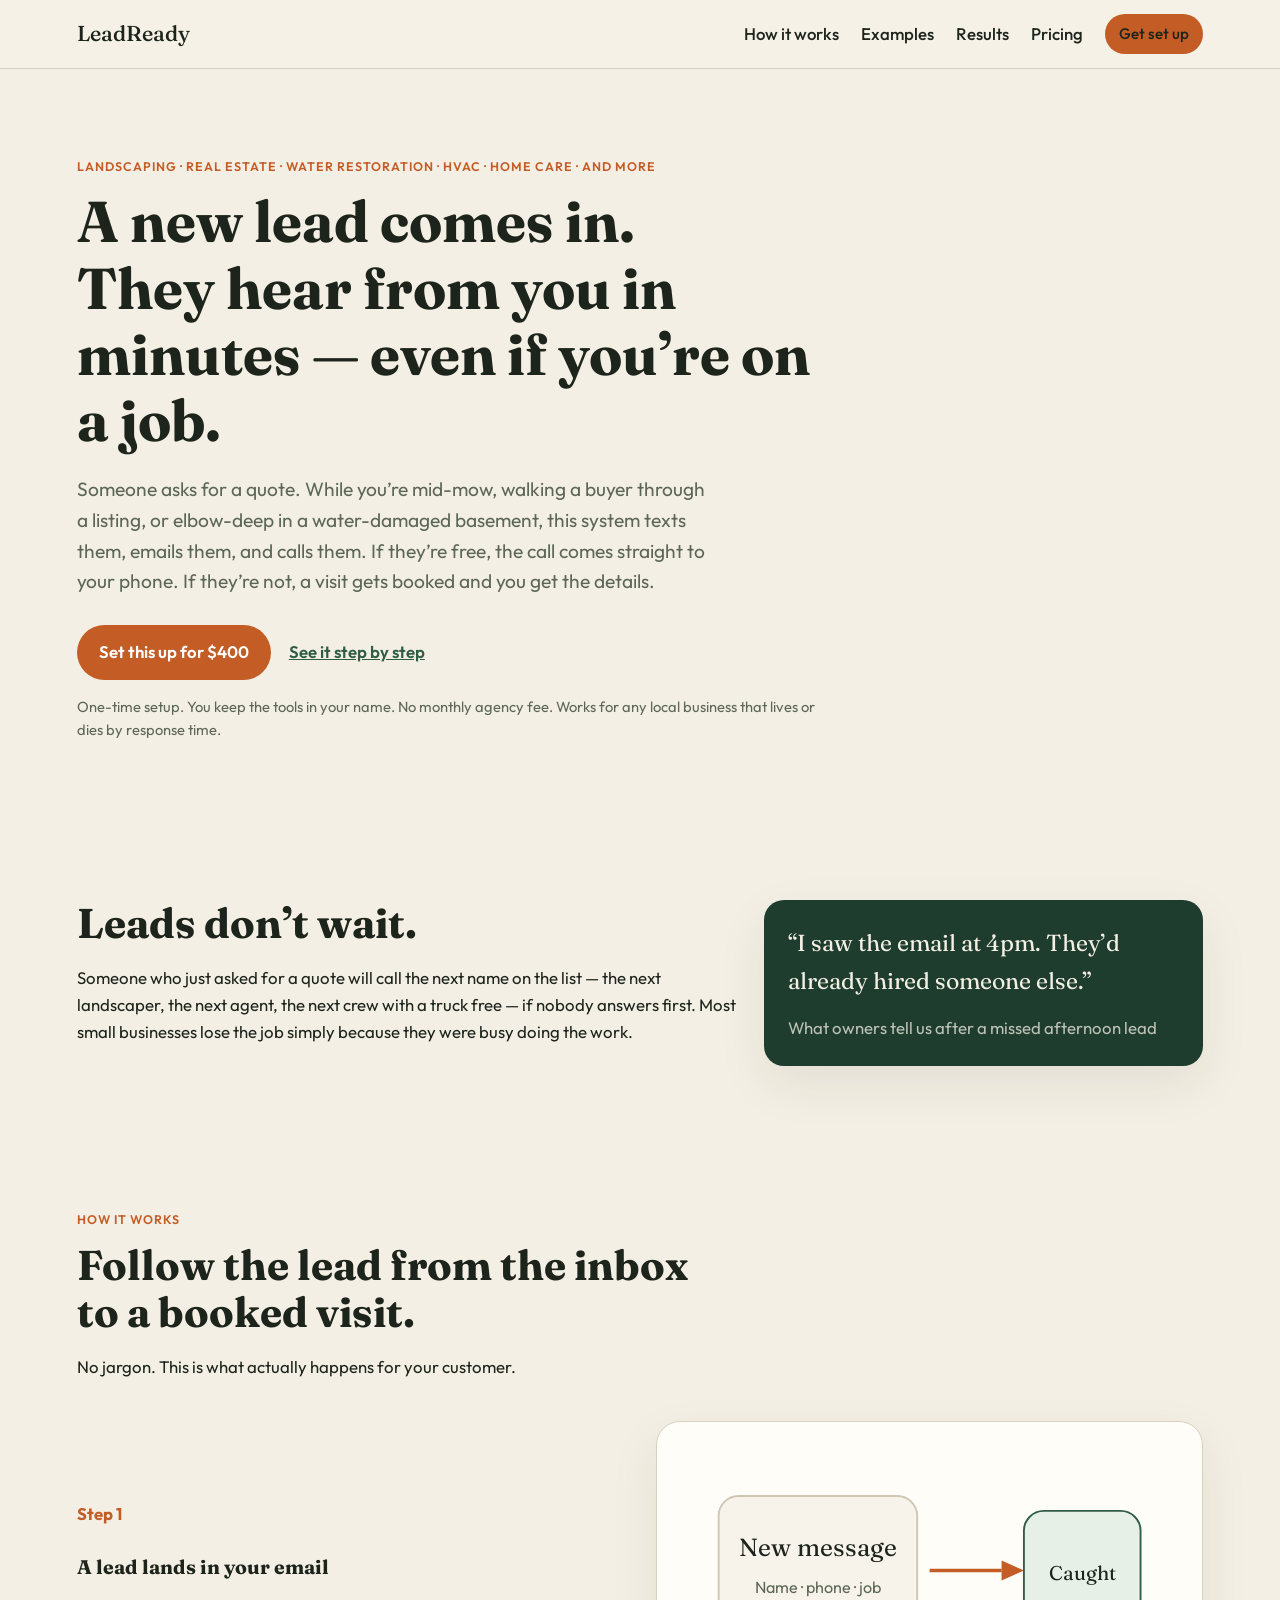
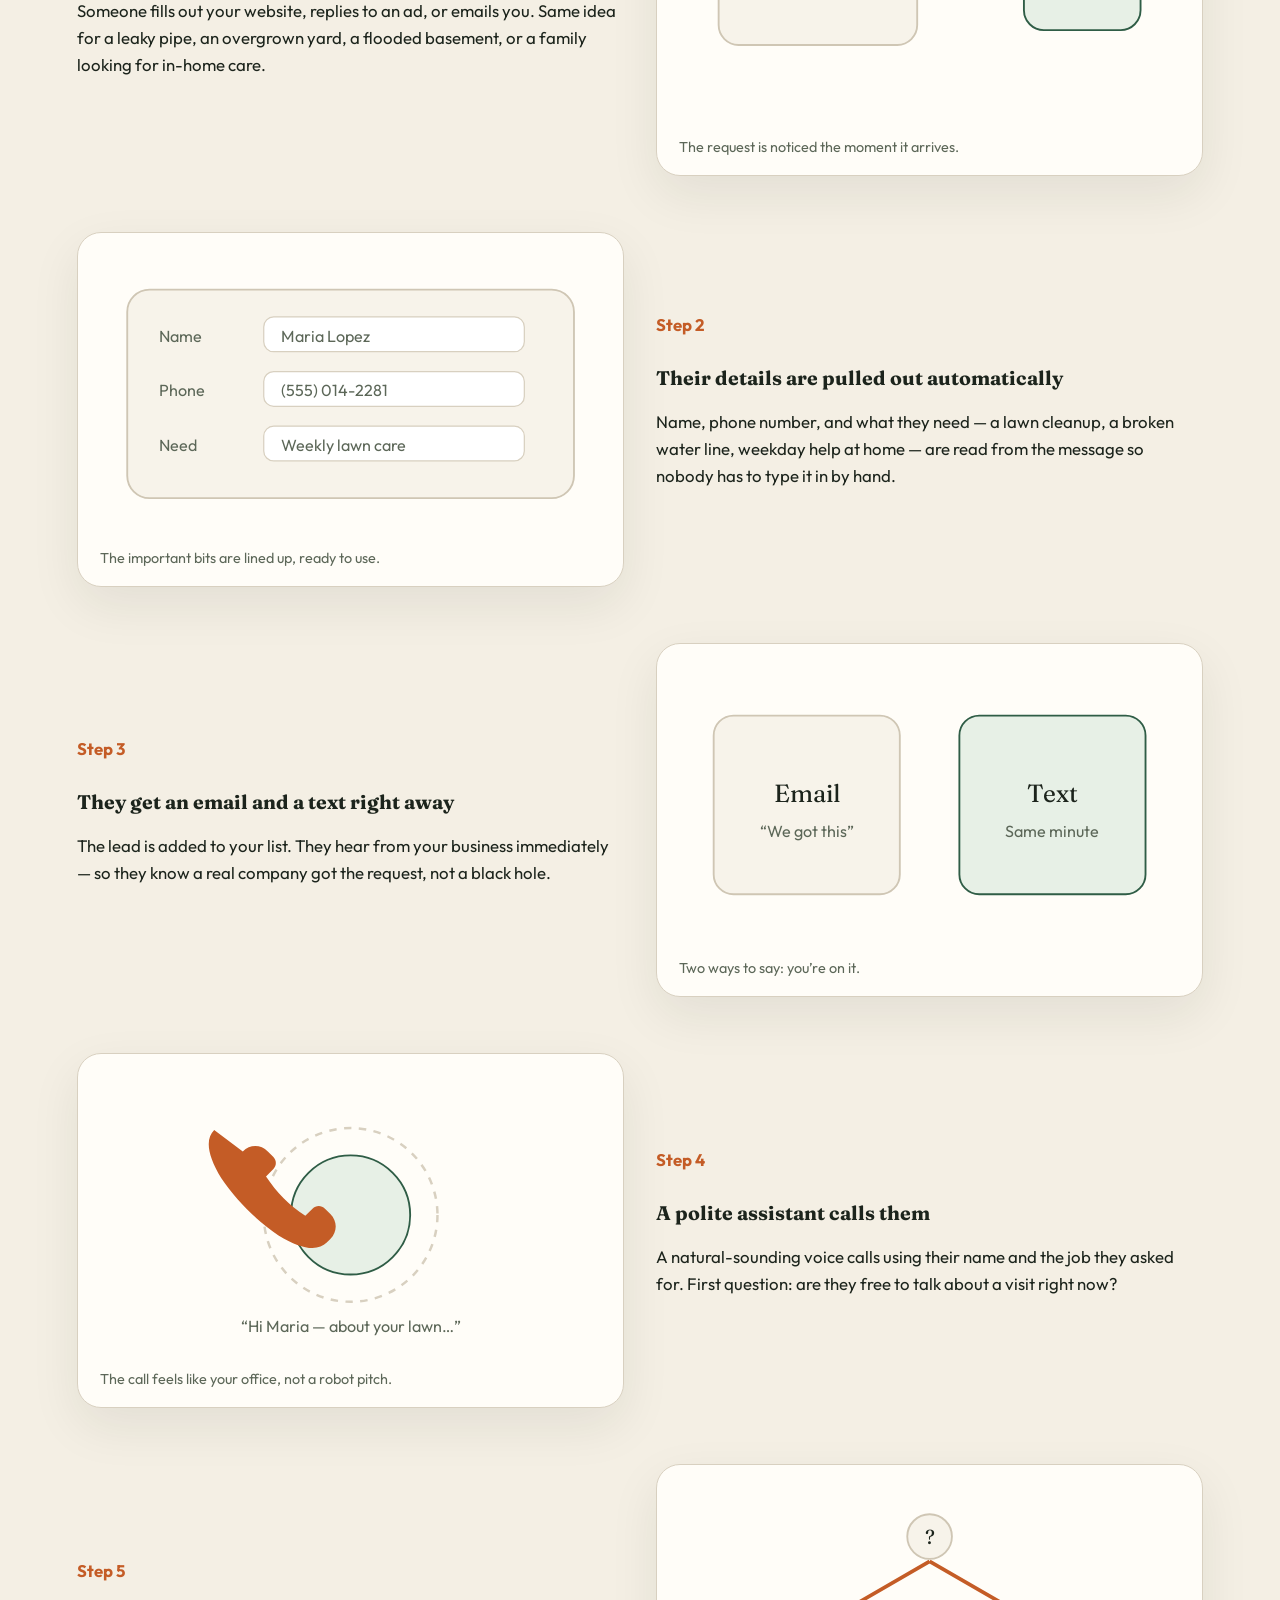
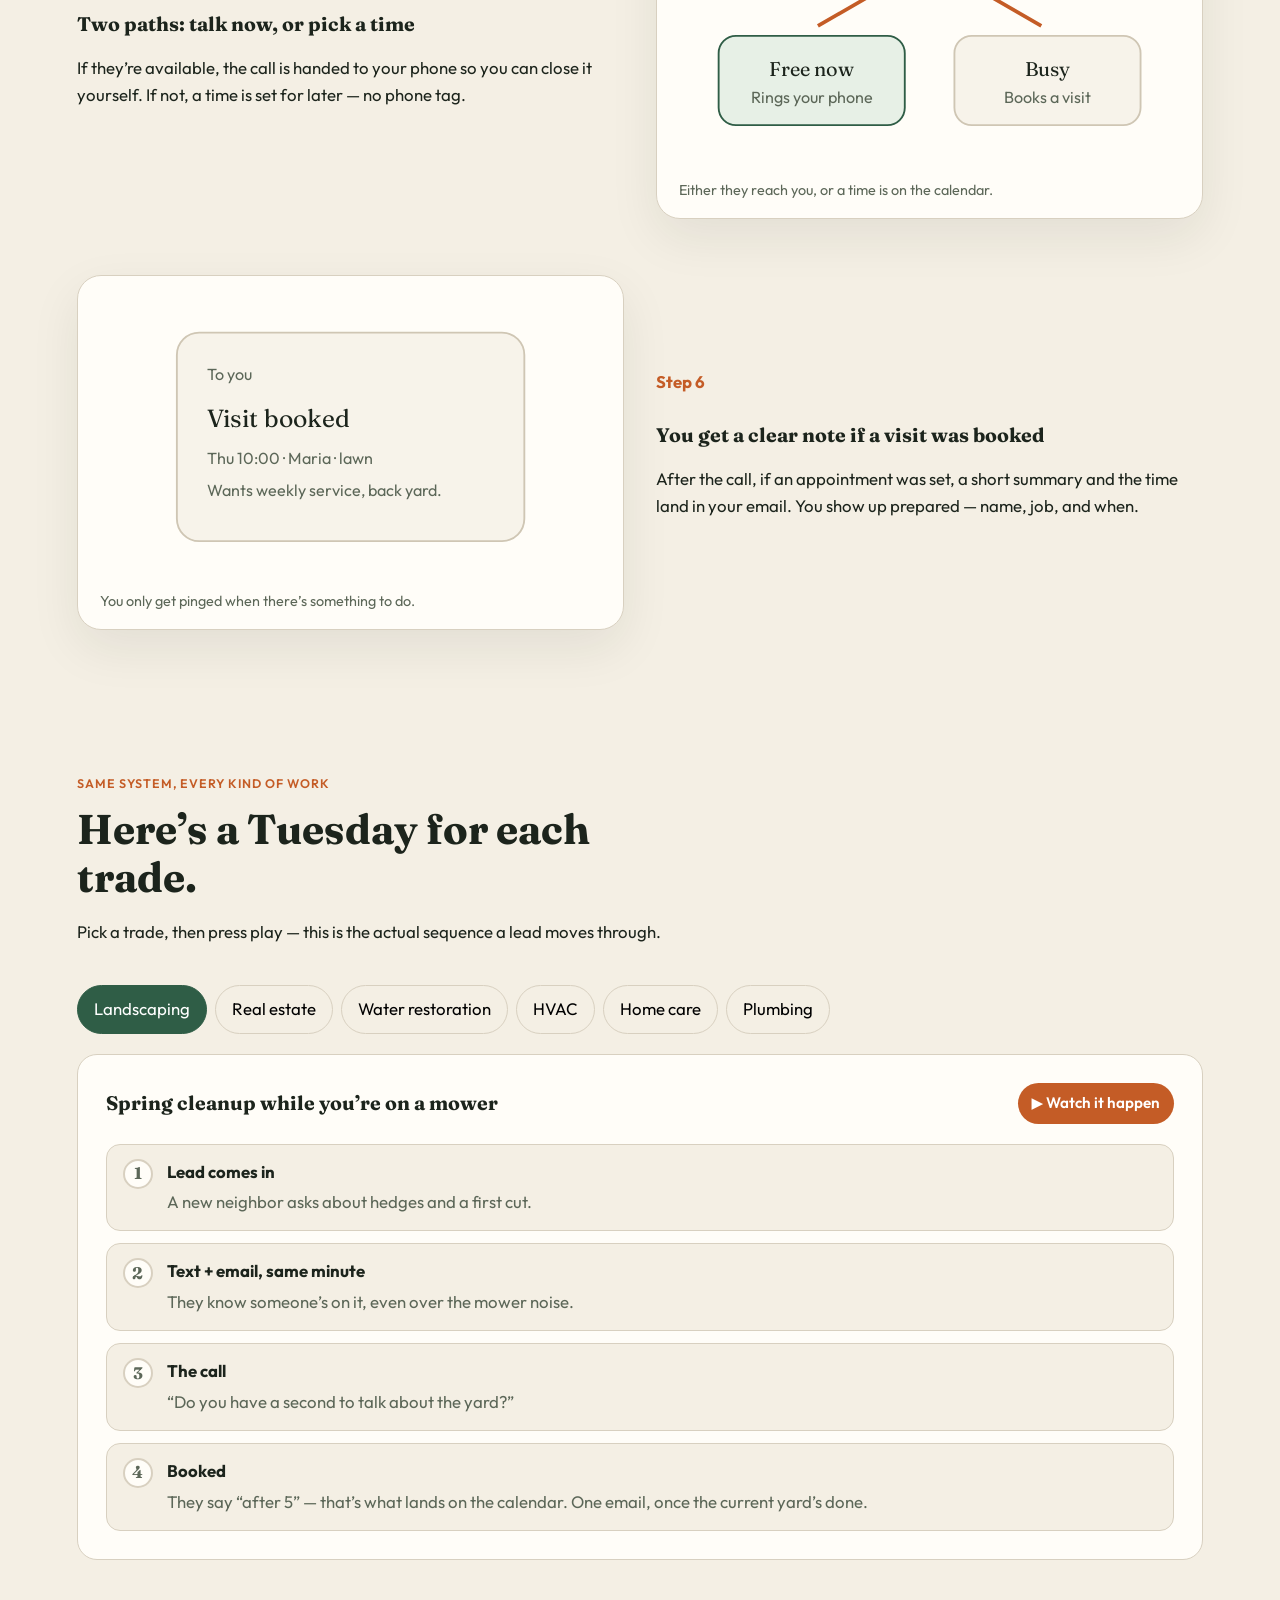
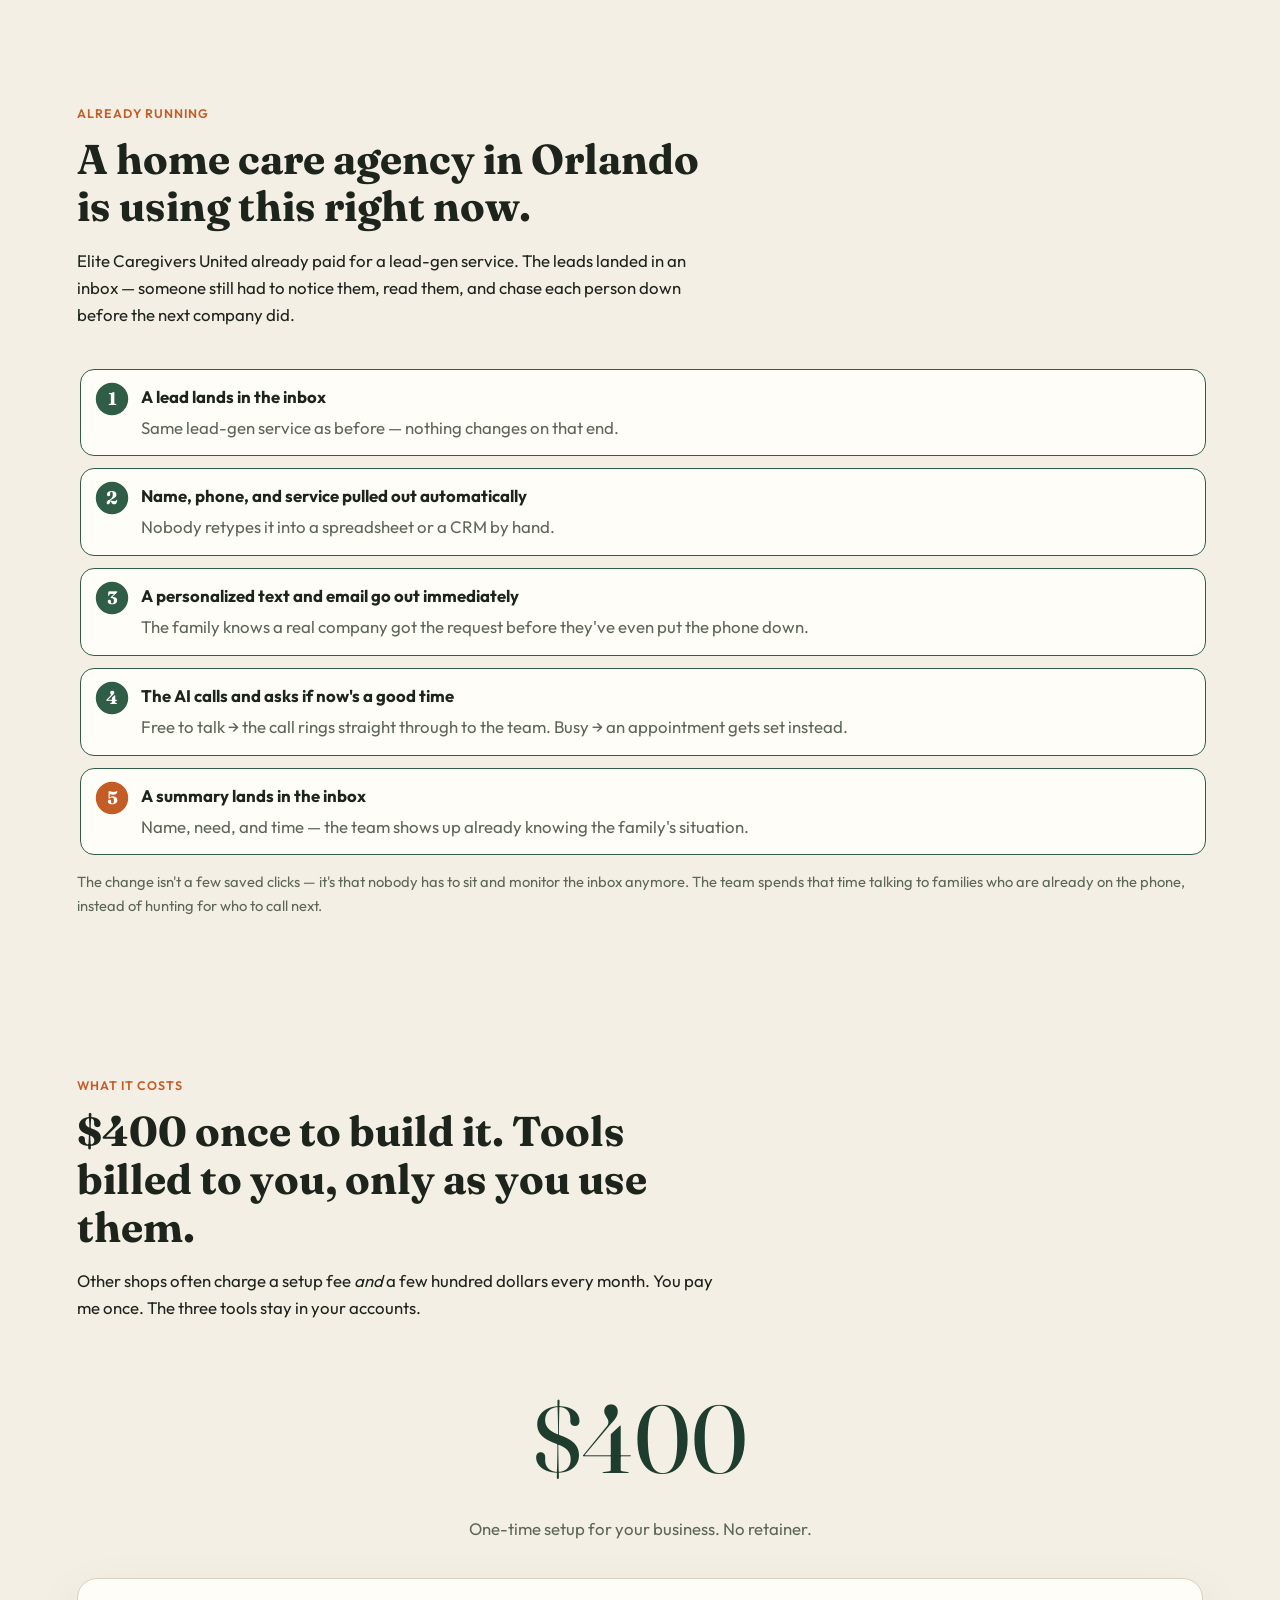
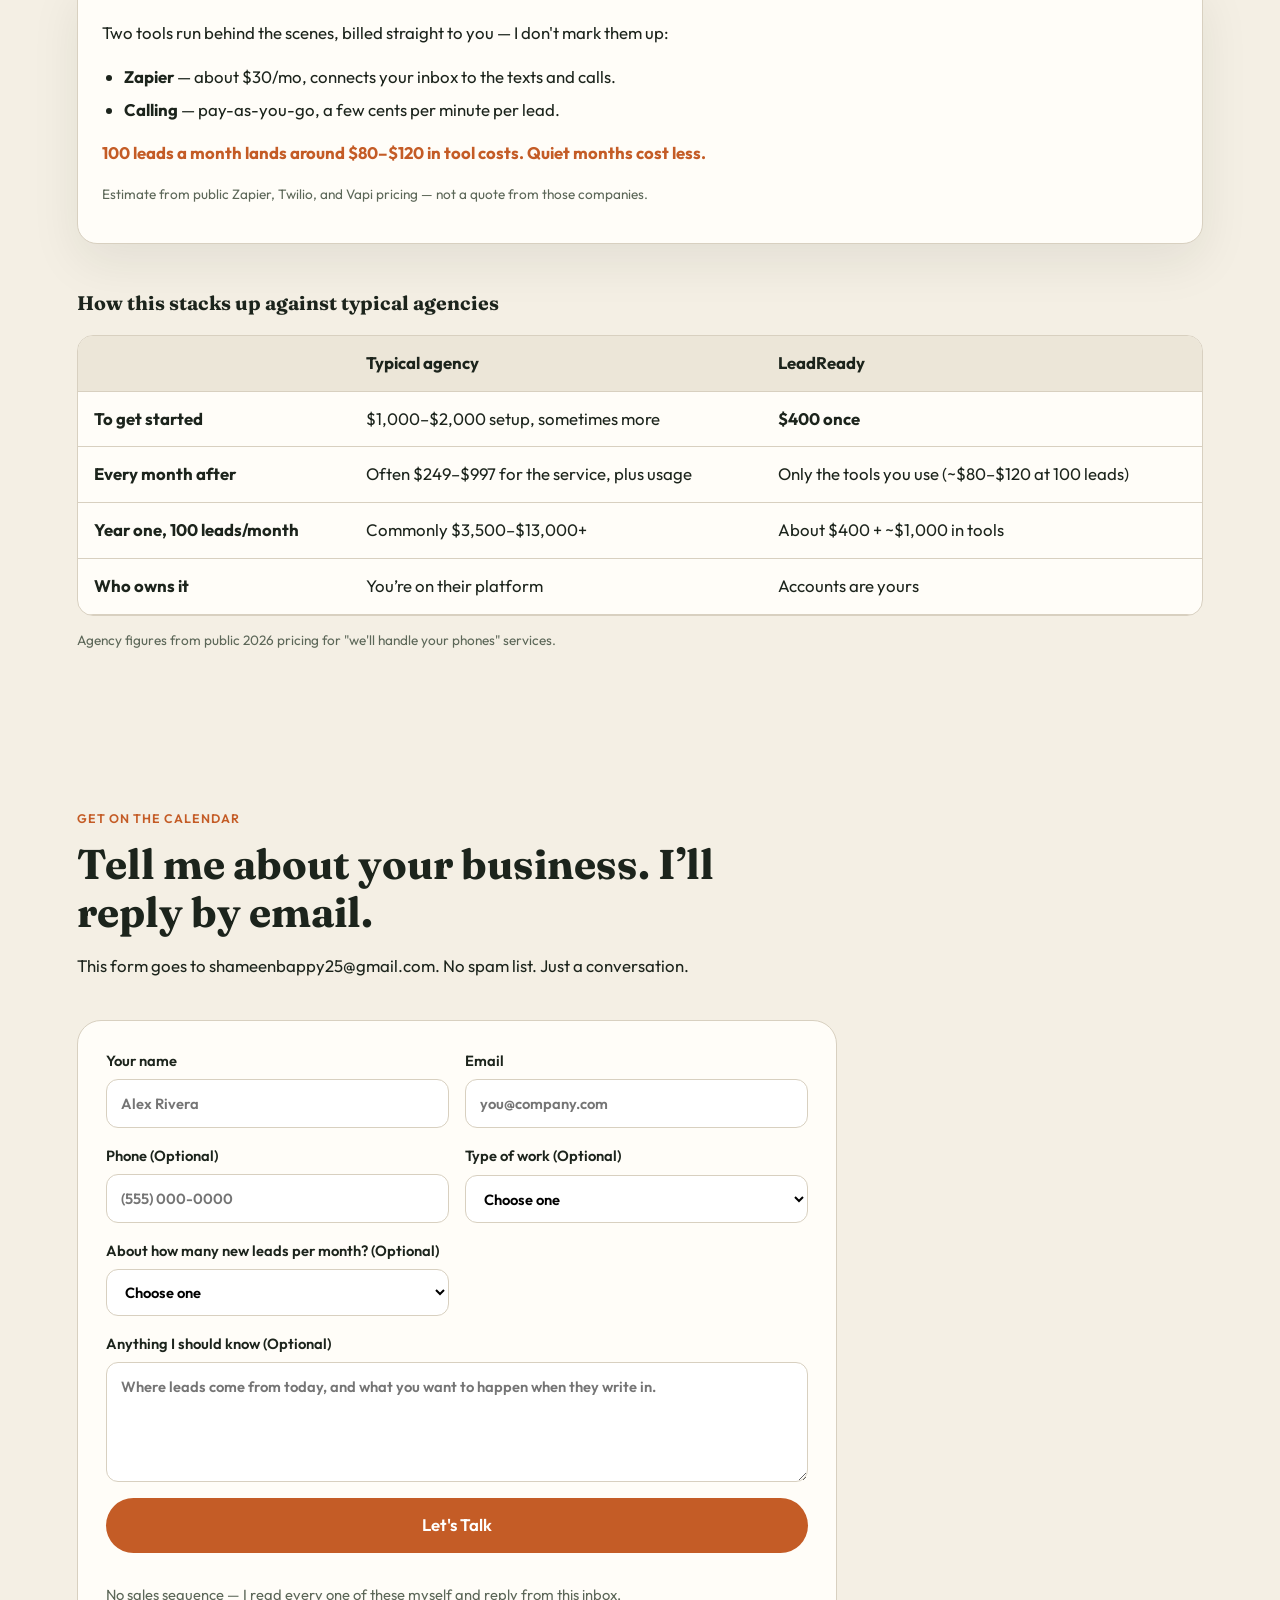
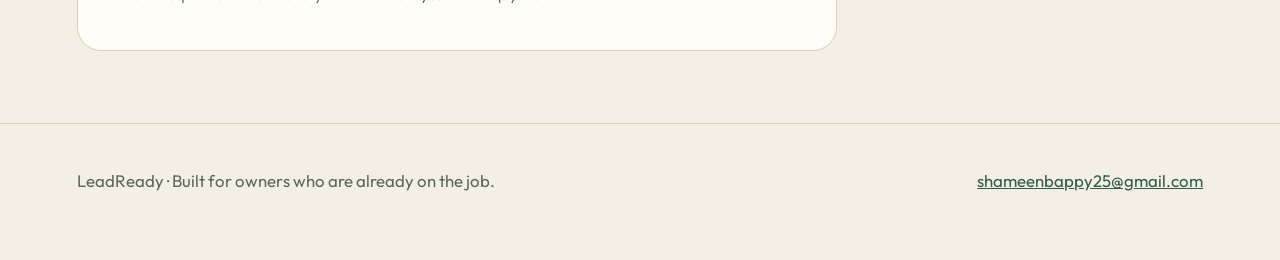
==== commit 772d4967: "change forms" ====
--- a/index.html
+++ b/index.html
@@ -469,12 +469,12 @@
             <input type="email" name="email" required placeholder="you@company.com" />
           </label>
           <label>
-            Phone
-            <input type="tel" name="phone" required placeholder="(555) 000-0000" />
+            Phone (Optional)
+            <input type="tel" name="phone" placeholder="(555) 000-0000" />
           </label>
           <label>
-            Type of work
-            <select name="business_type" required>
+            Type of work (Optional)
+            <select name="business_type">
               <option value="" disabled selected>Choose one</option>
               <option>Landscaping</option>
               <option>Real estate</option>
@@ -486,8 +486,8 @@
             </select>
           </label>
           <label>
-            About how many new leads per month?
-            <select name="leads_per_month" required>
+            About how many new leads per month? (Optional)
+            <select name="leads_per_month">
               <option value="" disabled selected>Choose one</option>
               <option>Under 30</option>
               <option>30–100</option>
@@ -496,7 +496,7 @@
             </select>
           </label>
           <label class="full">
-            Anything I should know
+            Anything I should know (Optional)
             <textarea
               name="message"
               rows="4"
--- a/styles.css
+++ b/styles.css
@@ -83,9 +83,19 @@
 .pain,
 .story,
 .examples,
+.results,
 .pricing,
 .book {
   padding: 72px 6vw;
+}
+
+.cost-summary ul {
+  margin: 4px 0 14px;
+  padding-left: 22px;
+}
+
+.cost-summary li {
+  margin-bottom: 6px;
 }
 
 .hero {
@@ -574,4 +584,4 @@
   .book {
     padding: 48px 5vw;
   }
-}
+}
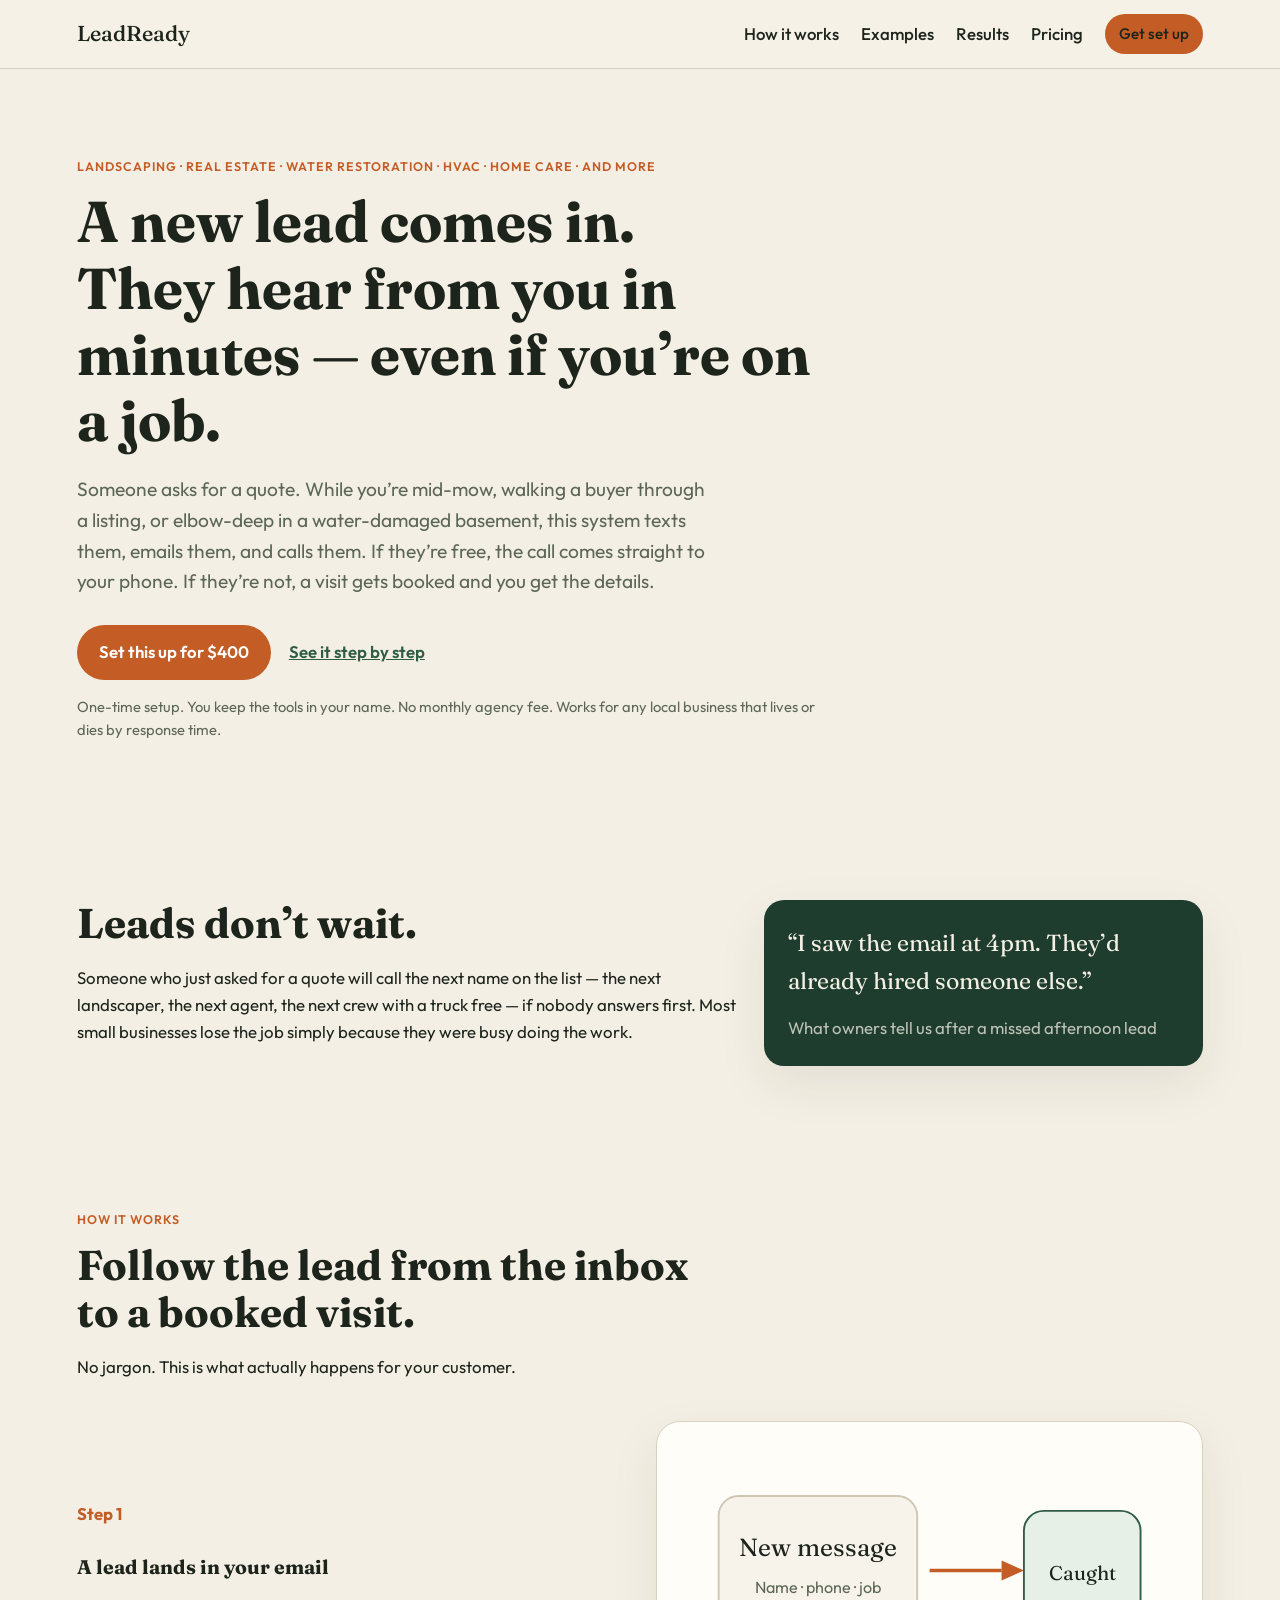
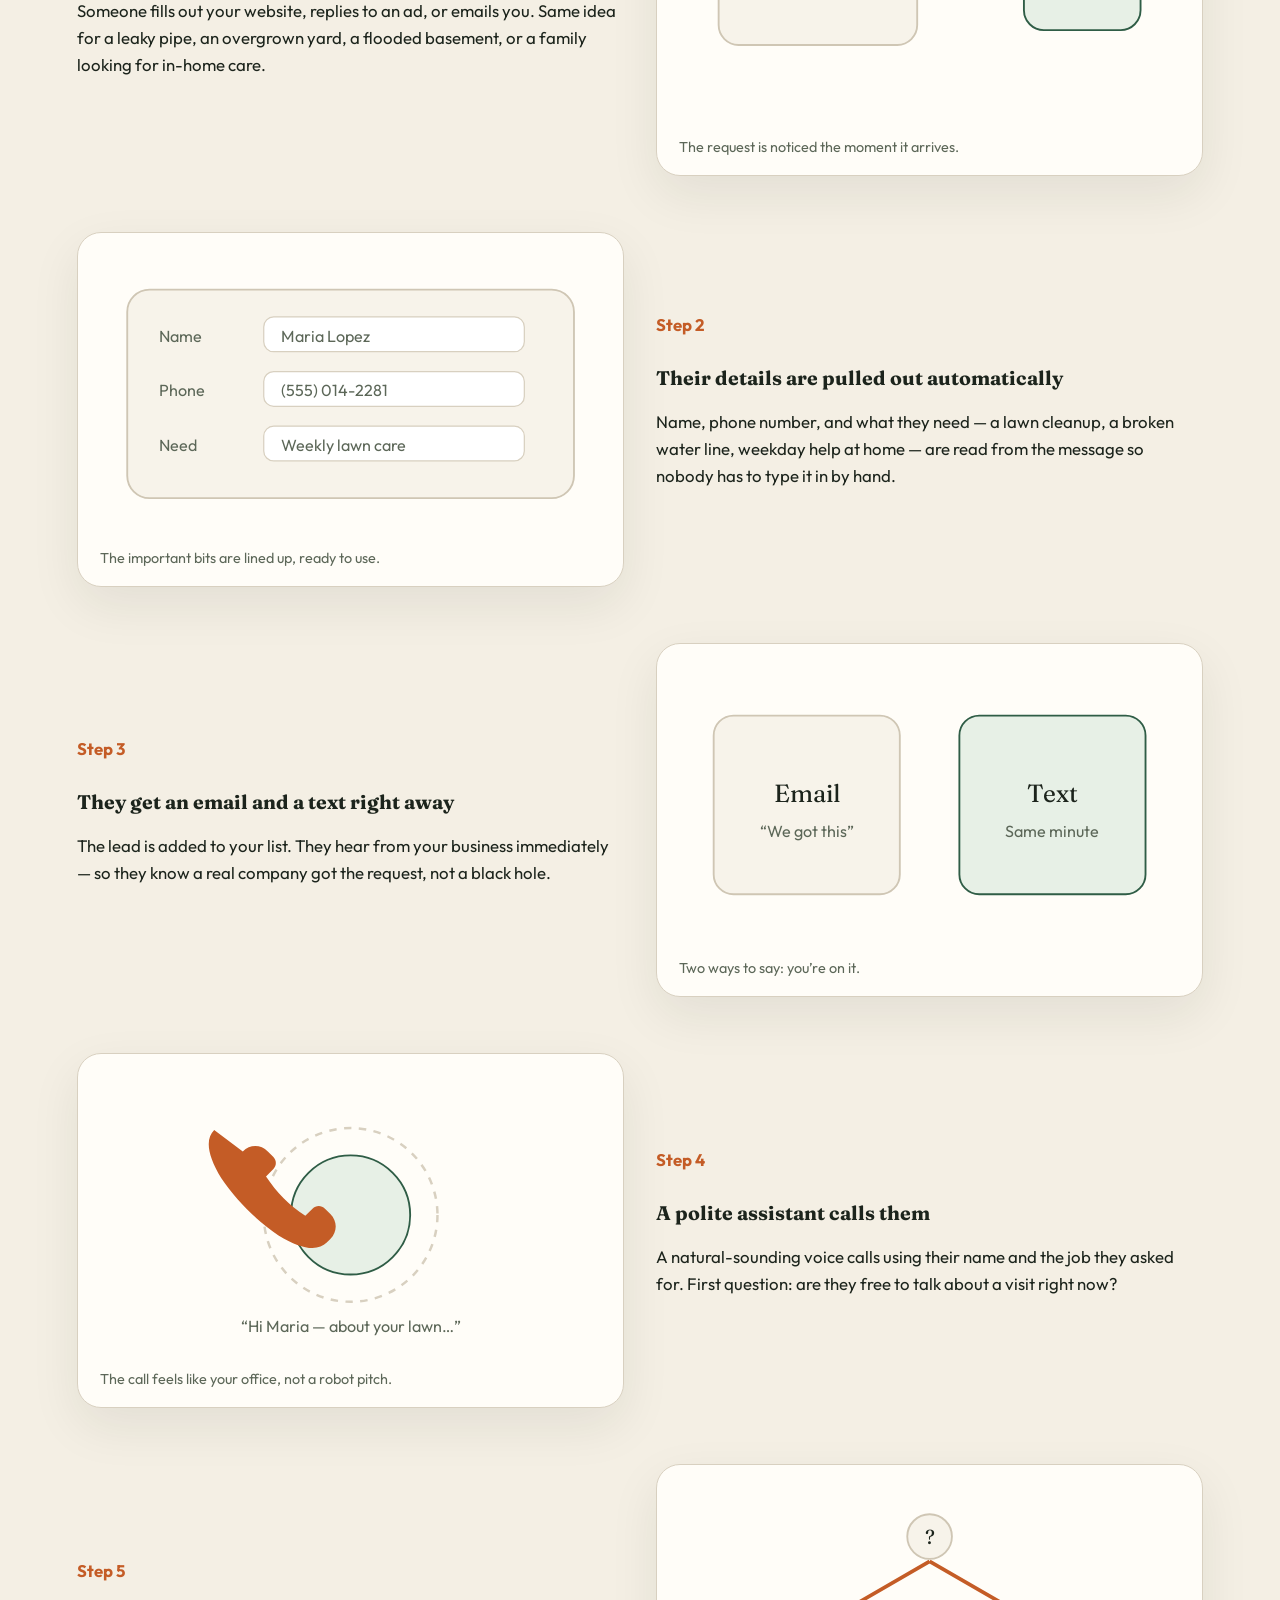
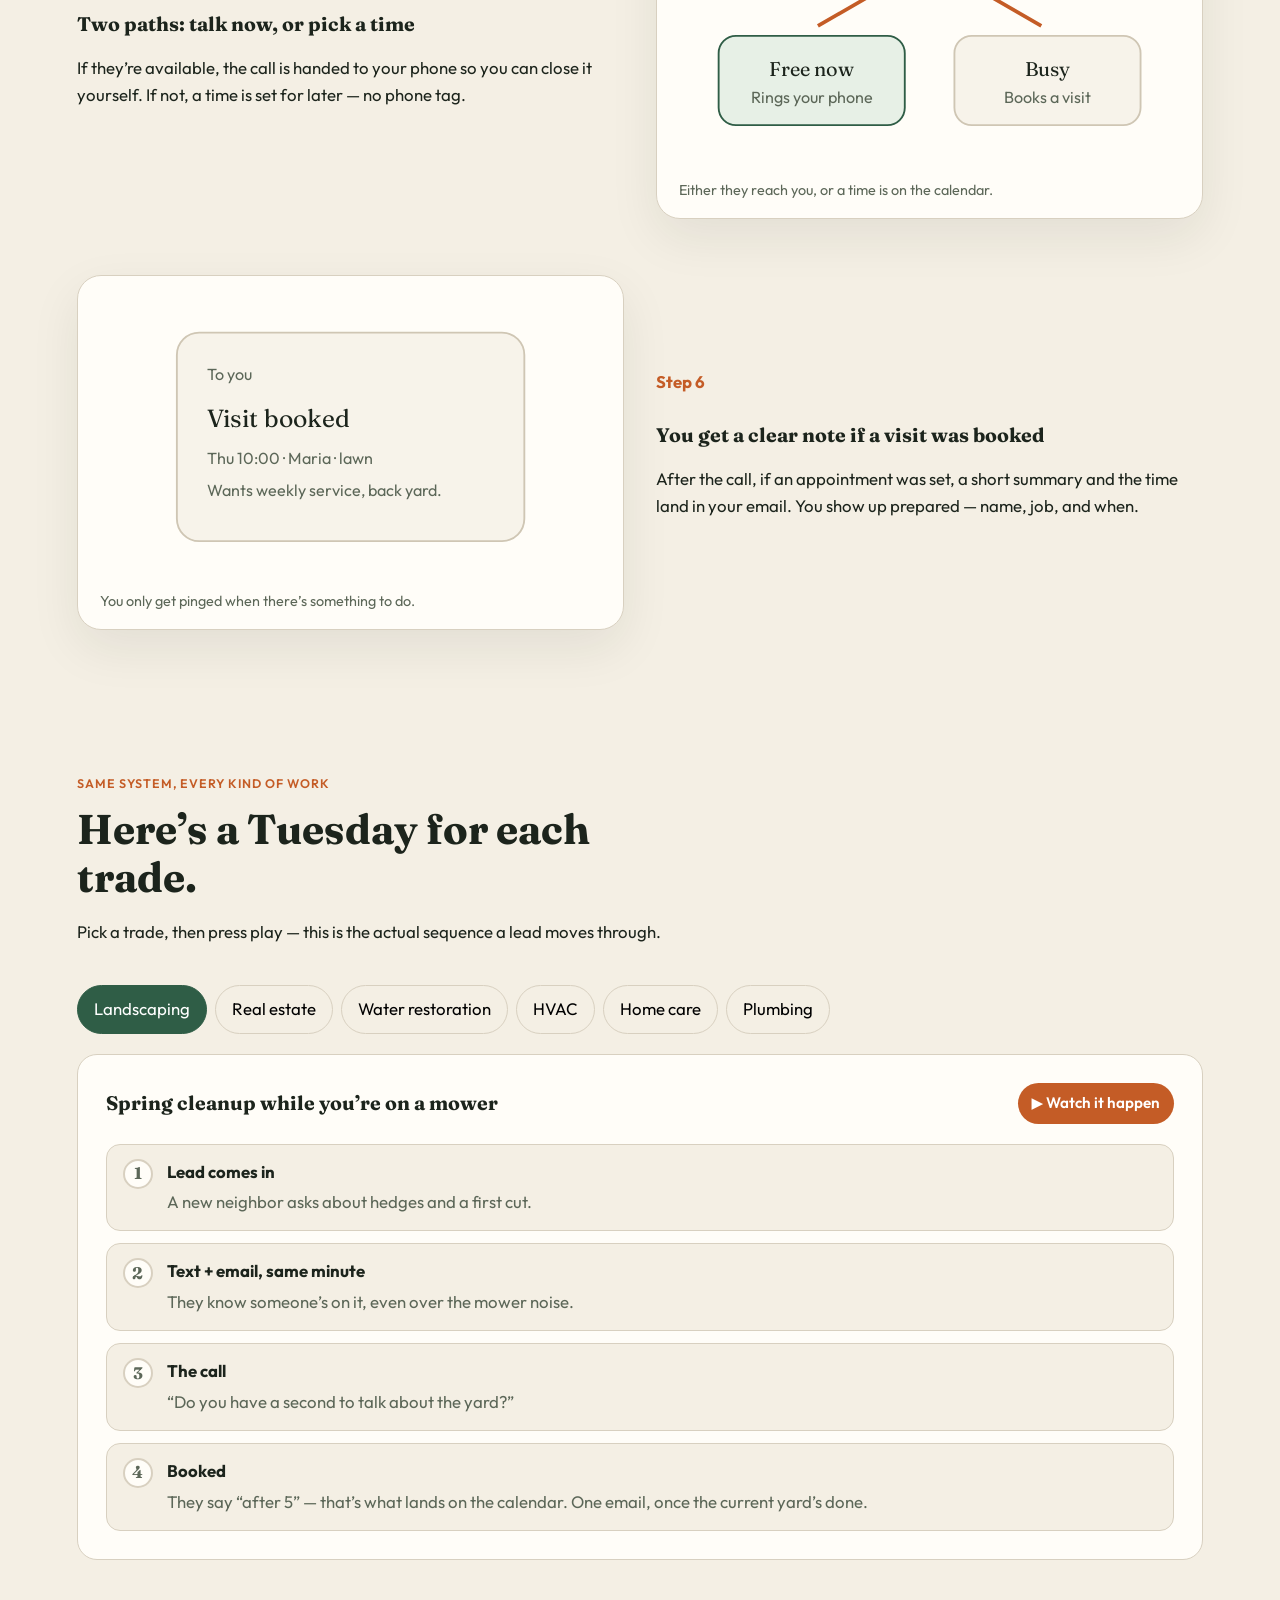
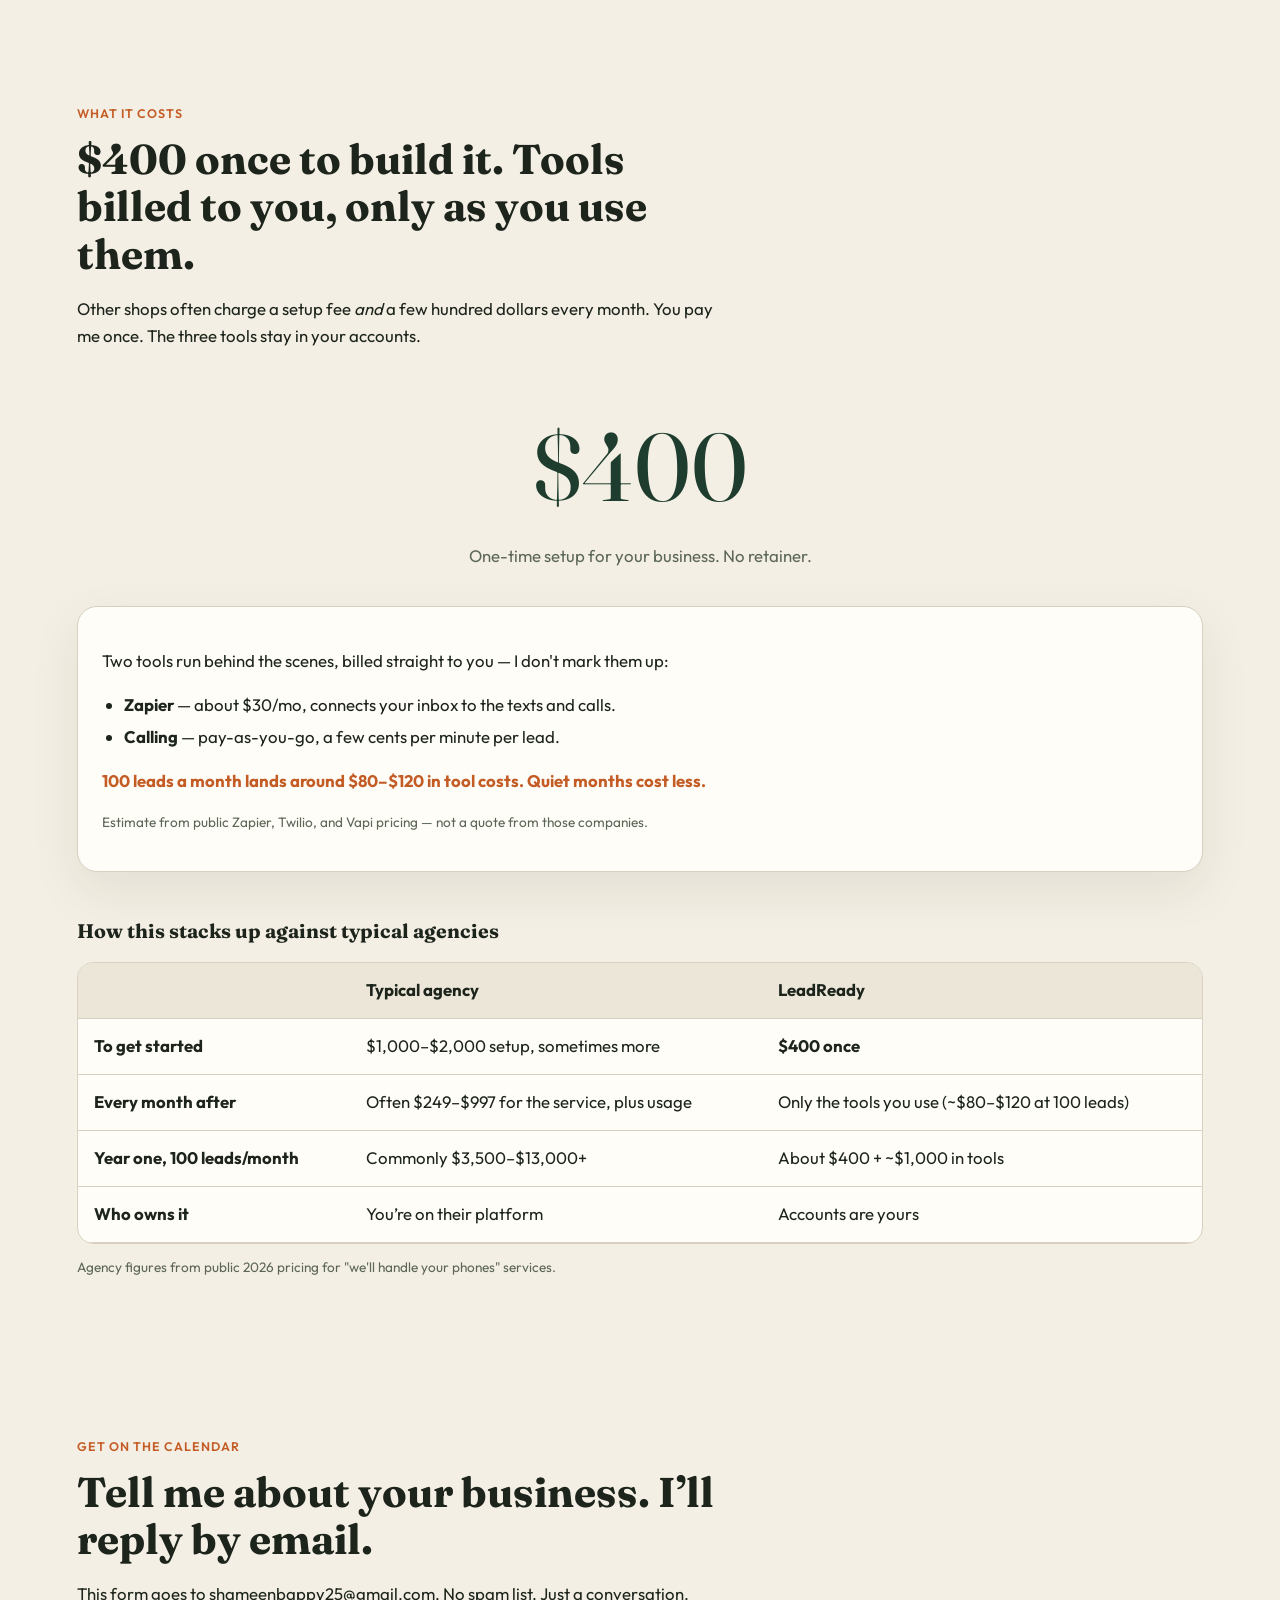
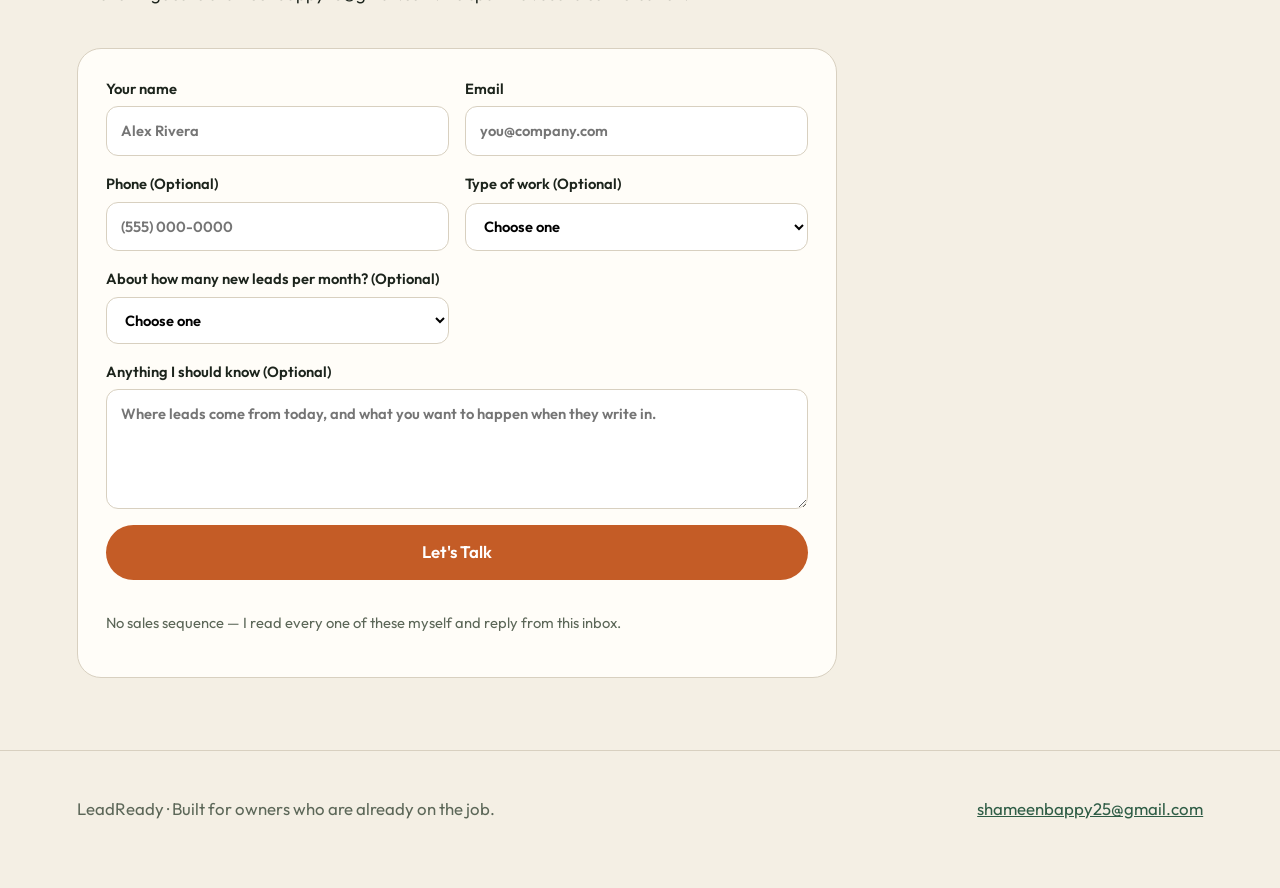
==== commit c1a66b08: "remove testimonial" ====
--- a/index.html
+++ b/index.html
@@ -337,7 +337,7 @@
         </article>
       </section>
 
-      <section class="results" id="results">
+      <!-- <section class="results" id="results">
         <header class="section-head">
           <p class="eyebrow">Already running</p>
           <h2>A home care agency in Orlando is using this right now.</h2>
@@ -376,7 +376,7 @@
           the inbox anymore. The team spends that time talking to families who are
           already on the phone, instead of hunting for who to call next.
         </p>
-      </section>
+      </section> -->
 
       <section class="pricing" id="pricing">
         <header class="section-head">
